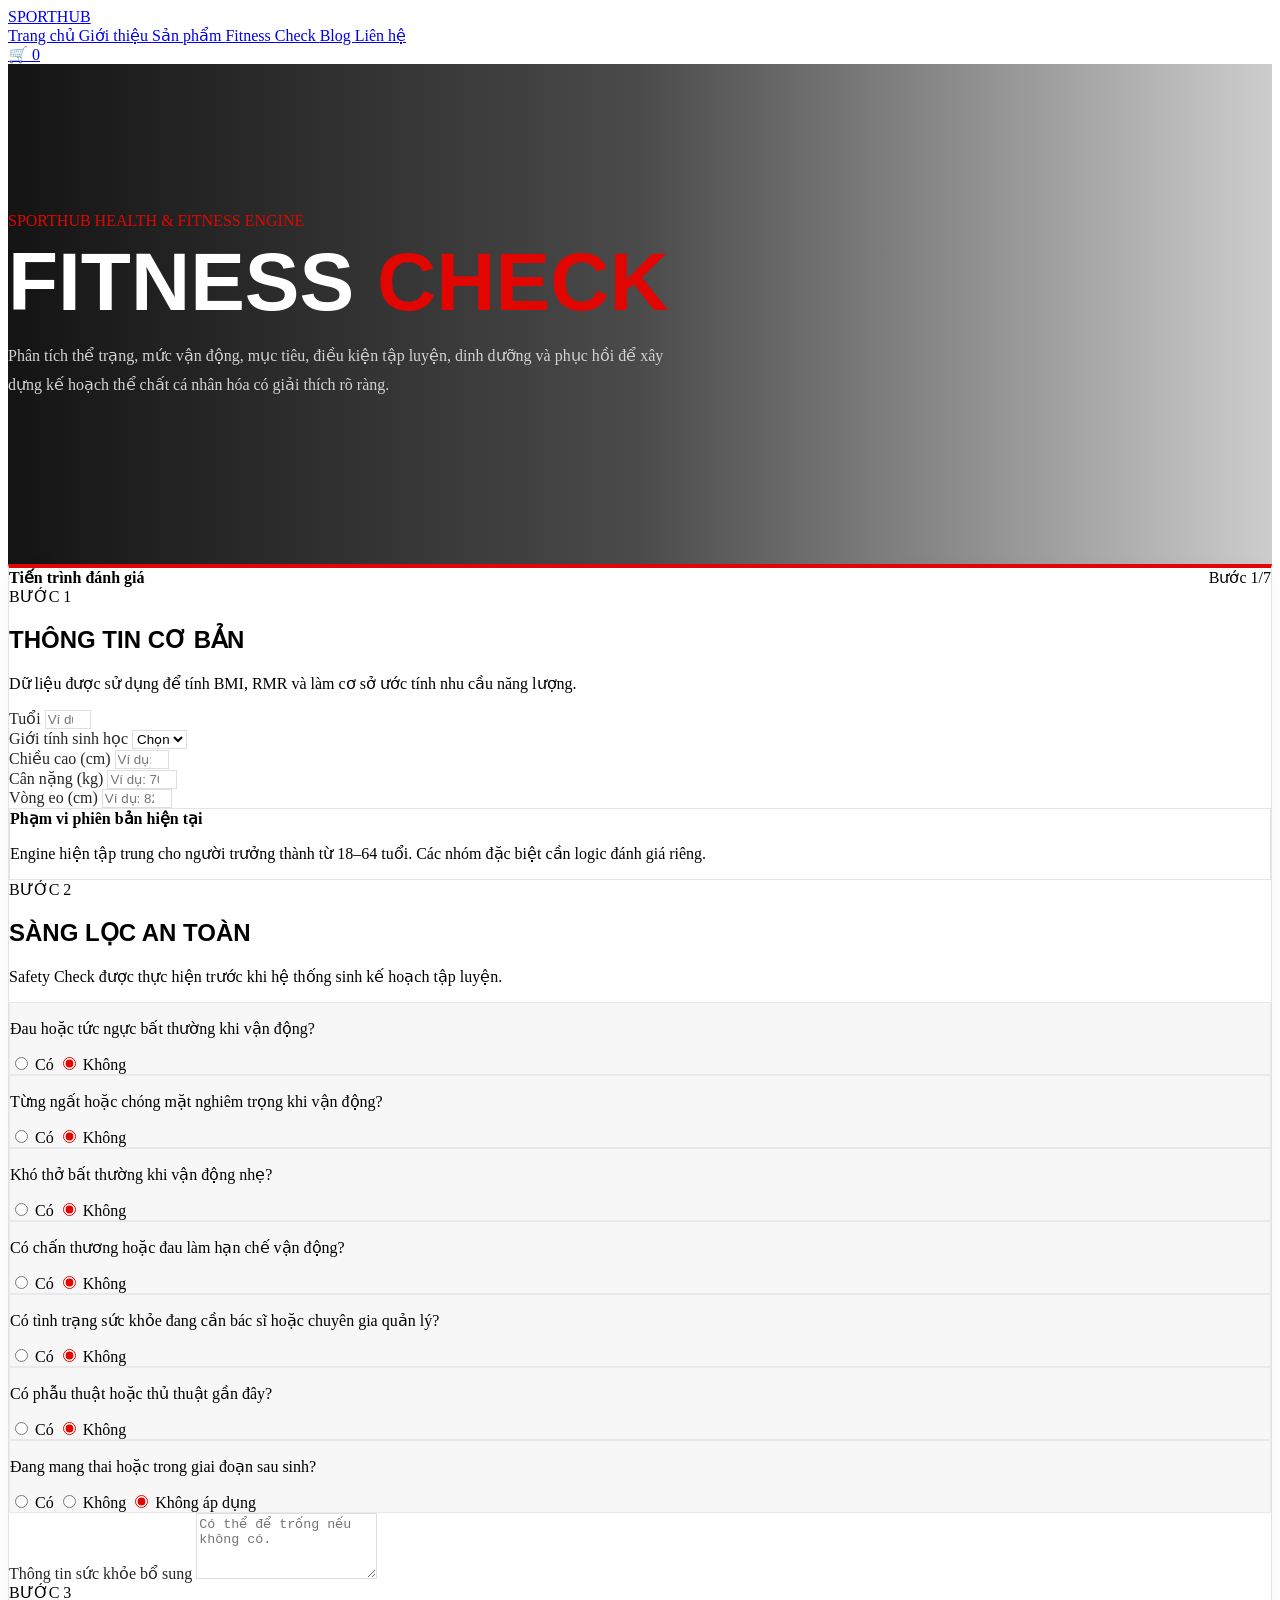
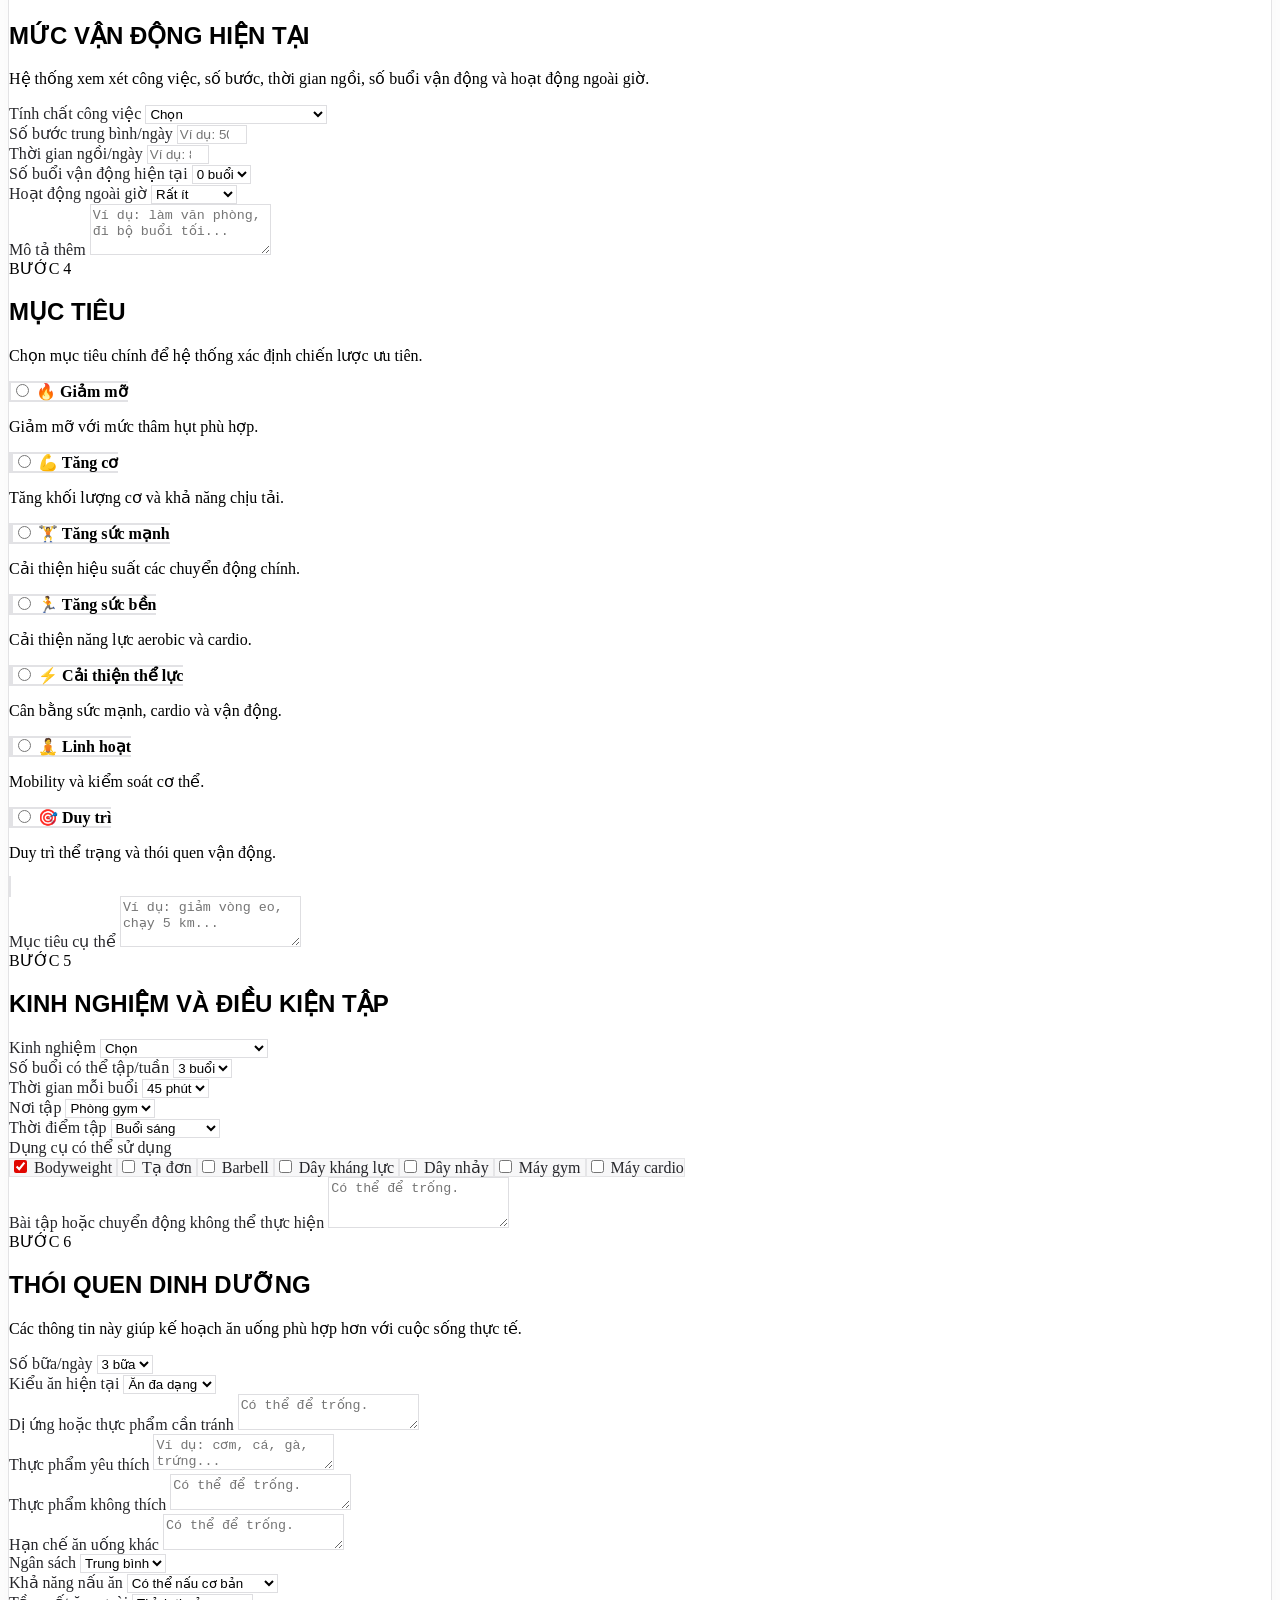
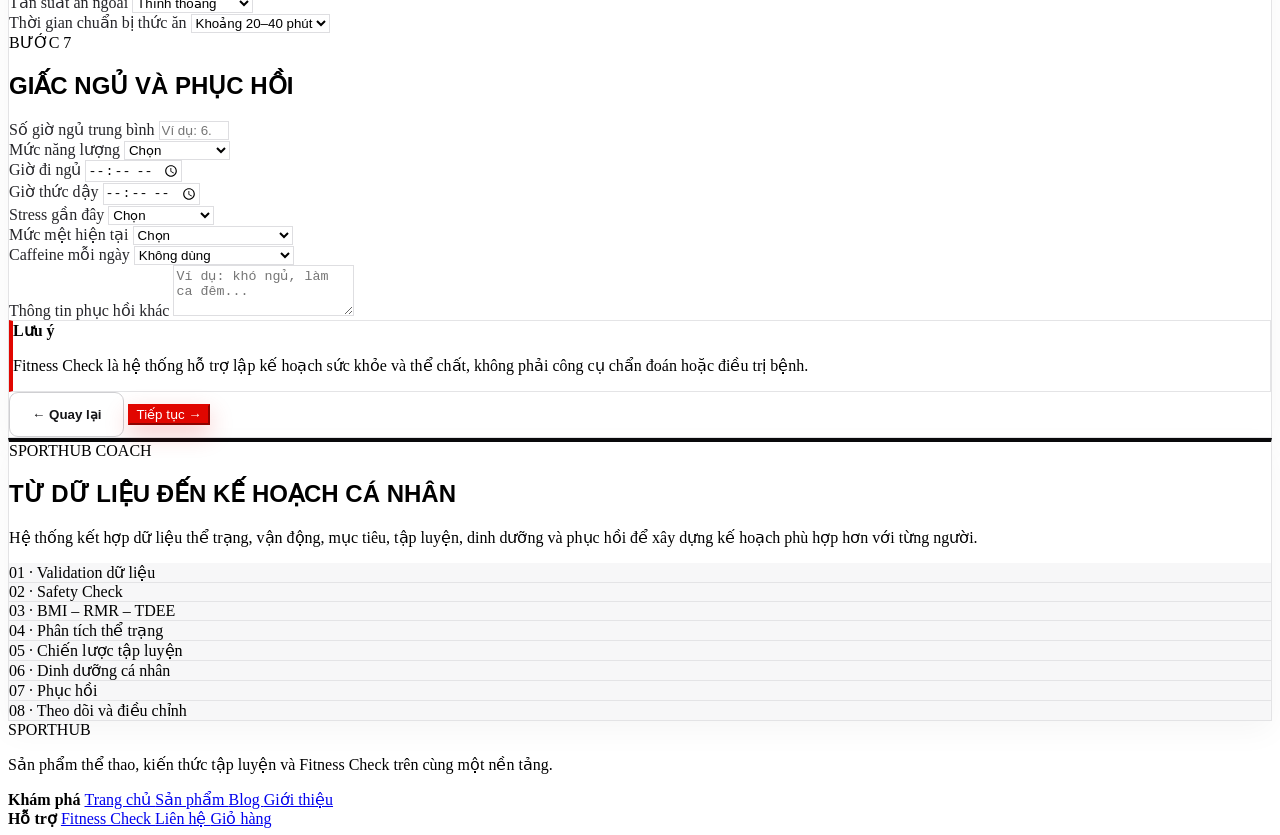
==== health-check.html @ c5f74482 "ok" ====
<!doctype html>
<html lang="vi">

<head>

    <meta charset="utf-8">

    <meta
        name="viewport"
        content="width=device-width, initial-scale=1"
    >


    <!-- =====================================================
         SEO
    ====================================================== -->

    <title>
        Fitness Check – Phân tích thể trạng & kế hoạch Fitness
    </title>

    <meta
        name="description"
        content="Thực hiện Fitness Check để phân tích thể trạng, vận động, mục tiêu, dinh dưỡng và phục hồi, từ đó định hướng tập luyện."
    >

    <meta
        name="robots"
        content="index, follow"
    >


    <!-- =====================================================
         CANONICAL
    ====================================================== -->

    <link
        rel="canonical"
        href="https://tranthiquynhnhu0901-hue.github.io/shopthethao/health-check.html"
    >


    <!-- =====================================================
         OPEN GRAPH
    ====================================================== -->

    <meta
        property="og:type"
        content="website"
    >

    <meta
        property="og:locale"
        content="vi_VN"
    >

    <meta
        property="og:site_name"
        content="SPORTHUB"
    >

    <meta
        property="og:title"
        content="Fitness Check – Phân tích thể trạng & kế hoạch Fitness"
    >

    <meta
        property="og:description"
        content="Thực hiện Fitness Check để phân tích thể trạng, vận động, mục tiêu, dinh dưỡng và phục hồi, từ đó định hướng tập luyện."
    >

    <meta
        property="og:url"
        content="https://tranthiquynhnhu0901-hue.github.io/shopthethao/health-check.html"
    >

    <meta
        property="og:image"
        content="https://tranthiquynhnhu0901-hue.github.io/shopthethao/images/banners/bn03-fitness-check.webp"
    >

    <meta
        property="og:image:alt"
        content="Fitness Check SPORTHUB - Phân tích thể trạng và kế hoạch tập luyện"
    >


    <!-- =====================================================
         SOCIAL CARD
    ====================================================== -->

    <meta
        name="twitter:card"
        content="summary_large_image"
    >

    <meta
        name="twitter:title"
        content="Fitness Check – Phân tích thể trạng & kế hoạch Fitness"
    >

    <meta
        name="twitter:description"
        content="Thực hiện Fitness Check để phân tích thể trạng, vận động, mục tiêu, dinh dưỡng và phục hồi, từ đó định hướng tập luyện."
    >

    <meta
        name="twitter:image"
        content="https://tranthiquynhnhu0901-hue.github.io/shopthethao/images/banners/bn03-fitness-check.webp"
    >


    <!-- =====================================================
         SCHEMA.ORG
         WEBPAGE + WEB APPLICATION + BREADCRUMB
    ====================================================== -->

    <script type="application/ld+json">
    {
        "@context": "https://schema.org",
        "@graph": [
            {
                "@type": "WebPage",
                "@id": "https://tranthiquynhnhu0901-hue.github.io/shopthethao/health-check.html#webpage",
                "url": "https://tranthiquynhnhu0901-hue.github.io/shopthethao/health-check.html",
                "name": "Fitness Check – Phân tích thể trạng & kế hoạch Fitness",
                "description": "Thực hiện Fitness Check để phân tích thể trạng, vận động, mục tiêu, dinh dưỡng và phục hồi, từ đó định hướng tập luyện.",
                "isPartOf": {
                    "@type": "WebSite",
                    "@id": "https://tranthiquynhnhu0901-hue.github.io/shopthethao/#website",
                    "name": "SPORTHUB",
                    "url": "https://tranthiquynhnhu0901-hue.github.io/shopthethao/"
                },
                "mainEntity": {
                    "@id": "https://tranthiquynhnhu0901-hue.github.io/shopthethao/health-check.html#application"
                },
                "breadcrumb": {
                    "@id": "https://tranthiquynhnhu0901-hue.github.io/shopthethao/health-check.html#breadcrumb"
                },
                "inLanguage": "vi-VN"
            },
            {
                "@type": "WebApplication",
                "@id": "https://tranthiquynhnhu0901-hue.github.io/shopthethao/health-check.html#application",
                "name": "SPORTHUB Fitness Check",
                "url": "https://tranthiquynhnhu0901-hue.github.io/shopthethao/health-check.html",
                "applicationCategory": "HealthApplication",
                "operatingSystem": "Web",
                "description": "Công cụ Fitness Check hỗ trợ phân tích thể trạng, mức vận động, mục tiêu, điều kiện tập luyện, dinh dưỡng và phục hồi để định hướng kế hoạch thể chất.",
                "isAccessibleForFree": true,
                "provider": {
                    "@type": "Organization",
                    "name": "SPORTHUB",
                    "url": "https://tranthiquynhnhu0901-hue.github.io/shopthethao/"
                }
            },
            {
                "@type": "BreadcrumbList",
                "@id": "https://tranthiquynhnhu0901-hue.github.io/shopthethao/health-check.html#breadcrumb",
                "itemListElement": [
                    {
                        "@type": "ListItem",
                        "position": 1,
                        "name": "Trang chủ",
                        "item": "https://tranthiquynhnhu0901-hue.github.io/shopthethao/"
                    },
                    {
                        "@type": "ListItem",
                        "position": 2,
                        "name": "Fitness Check",
                        "item": "https://tranthiquynhnhu0901-hue.github.io/shopthethao/health-check.html"
                    }
                ]
            }
        ]
    }
    </script>


    <link
        rel="stylesheet"
        href="css/style.css?v=6.2"
    >


    <style>

        /* =====================================================
           FITNESS PAGE V6.2
           RED / WHITE / BLACK
        ====================================================== */

        .fitness-hero {

            min-height: 500px;

            display: flex;
            align-items: center;

            color: #fff;

            background:
                linear-gradient(
                    90deg,
                    rgba(5,5,6,.94) 0%,
                    rgba(5,5,6,.72) 50%,
                    rgba(5,5,6,.20) 100%
                ),
                url("images/banners/bn03-fitness-check.webp")
                center / cover
                no-repeat !important;

        }


        .fitness-hero-content {

            max-width: 760px;

        }


        .fitness-hero .eyebrow {

            color: #e10600 !important;

        }


        .fitness-hero h1 {

            margin: 12px 0 18px;

            color: #fff;

            font-family:
                "Oswald",
                "Be Vietnam Pro",
                sans-serif;

            font-size:
                clamp(48px,7vw,82px);

            line-height: .98;

            font-weight: 700;

        }


        .fitness-hero h1 span {

            color: #e10600;

        }


        .fitness-hero p {

            max-width: 680px;

            color: #d2d2d5;

            font-size: 16px;

            line-height: 1.85;

        }



        /* FORM */

        .fitness-card,
        .fitness-aside {

            border:
                1px solid #e3e3e5 !important;

            background:
                #fff !important;

            box-shadow:
                0 10px 30px rgba(0,0,0,.04);

        }


        .fitness-card {

            border-top:
                4px solid #e10600 !important;

        }


        .fitness-step h2 {

            font-family:
                "Oswald",
                "Be Vietnam Pro",
                sans-serif !important;

            font-weight: 700;

            text-transform: uppercase;

        }


        .progress-track {

            background:
                #ededee !important;

        }


        .progress-bar {

            background:
                #e10600 !important;

        }


        .field label {

            color:
                #26262a;

        }


        .field input,
        .field select,
        .field textarea {

            border:
                1px solid #dedee1 !important;

            background:
                #fff !important;

        }


        .field input:focus,
        .field select:focus,
        .field textarea:focus {

            border-color:
                #e10600 !important;

            box-shadow:
                0 0 0 4px
                rgba(225,6,0,.08);

        }



        /* HEALTH QUESTIONS */

        .health-q {

            background:
                #f7f7f8 !important;

            border:
                1px solid #e9e9eb;

        }


        .health-q input {

            accent-color:
                #e10600;

        }



        /* GOAL */

        .goal-card {

            background:
                #fff;

            border:
                2px solid #e2e2e5 !important;

            transition:
                .2s ease;

        }


        .goal-card:hover {

            border-color:
                rgba(225,6,0,.45) !important;

        }


        .goal-card:has(input:checked) {

            background:
                #fff1f0 !important;

            border-color:
                #e10600 !important;

        }


        .goal-card input,
        .equipment-grid input {

            accent-color:
                #e10600;

        }



        /* EQUIPMENT */

        .equipment-grid label {

            border:
                1px solid #e5e5e7;

            background:
                #f7f7f8 !important;

        }



        /* SAFETY */

        .safety-box {

            border:
                1px solid #e4e4e6;

        }


        .safety-box.caution {

            border-left:
                4px solid #e10600;

        }



        /* SIDEBAR */

        .fitness-aside {

            border-top:
                4px solid #09090b !important;

        }


        .fitness-aside h2 {

            font-family:
                "Oswald",
                "Be Vietnam Pro",
                sans-serif;

            text-transform:
                uppercase;

        }


        .fitness-aside .policy {

            background:
                #f7f7f8 !important;

        }


        .fitness-aside .policy div {

            border-bottom:
                1px solid #e4e4e6;

        }


        .fitness-aside .policy div:last-child {

            border-bottom:
                0;

        }



        /* BUTTONS */

        .fitness-controls {

            gap:
                12px;

        }


        .fitness-back-btn {

            display:
                inline-flex;

            align-items:
                center;

            justify-content:
                center;

            padding:
                14px 22px;

            border:
                1px solid #cfcfd2;

            border-radius:
                9px;

            background:
                #fff;

            color:
                #151518;

            font-weight:
                800;

        }


        .fitness-back-btn:hover {

            border-color:
                #09090b;

            background:
                #09090b;

            color:
                #fff;

        }


        #next {

            background:
                #e10600 !important;

            color:
                #fff !important;

            border-color:
                #e10600 !important;

            box-shadow:
                0 9px 24px
                rgba(225,6,0,.22);

        }


        #next:hover {

            background:
                #09090b !important;

            border-color:
                #09090b !important;

        }



        /* RESULT */

        .fitness-result {

            background:
                #09090b !important;

        }


        .result-stat strong {

            color:
                #ff413a !important;

        }



        /* MOBILE */

        @media (max-width:650px) {

            .fitness-hero {

                min-height:
                    370px;

            }


            .fitness-hero h1 {

                font-size:
                    48px;

            }


            .fitness-card,
            .fitness-aside {

                padding:
                    20px;

            }


            .fitness-controls {

                flex-direction:
                    column-reverse;

            }


            .fitness-controls button {

                width:
                    100%;

            }

        }

    </style>

</head>


<body>


<!-- =====================================================
     HEADER
===================================================== -->

<header class="header">

    <div class="container nav">

        <a
            class="logo"
            href="./"
        >
            SPORT<span>HUB</span>
        </a>


        <nav>

            <a href="./">
                Trang chủ
            </a>

            <a href="gioi-thieu/">
                Giới thiệu
            </a>

            <a href="shop.html">
                Sản phẩm
            </a>

            <a
                class="active"
                href="health-check.html"
            >
                Fitness Check
            </a>

            <a href="blog.html">
                Blog
            </a>

            <a href="lien-he/">
                Liên hệ
            </a>

        </nav>


        <a
            class="cart-link"
            href="cart.html"
        >
            🛒
            <span class="cart-count">
                0
            </span>
        </a>

    </div>

</header>



<!-- =====================================================
     FITNESS HERO
===================================================== -->

<section class="page-hero fitness-hero">

    <div class="container">

        <div class="fitness-hero-content">

            <span class="eyebrow">
                SPORTHUB HEALTH & FITNESS ENGINE
            </span>

            <h1>
                FITNESS
                <span>CHECK</span>
            </h1>

            <p>
                Phân tích thể trạng, mức vận động,
                mục tiêu, điều kiện tập luyện,
                dinh dưỡng và phục hồi để xây dựng
                kế hoạch thể chất cá nhân hóa
                có giải thích rõ ràng.
            </p>

        </div>

    </div>

</section>



<!-- =====================================================
     FITNESS CHECK
===================================================== -->

<section class="section">

    <div class="container fitness-layout">


        <!-- =================================================
             FORM
        ================================================== -->

        <div class="fitness-card">


            <!-- PROGRESS -->

            <div
                style="
                    display:flex;
                    justify-content:space-between;
                    align-items:center;
                    gap:15px;
                "
            >

                <b>
                    Tiến trình đánh giá
                </b>

                <span id="progressText">
                    Bước 1/7
                </span>

            </div>


            <div class="progress-track">

                <div
                    id="progress"
                    class="progress-bar"
                ></div>

            </div>



            <!-- =================================================
                 BƯỚC 1
            ================================================== -->

            <div
                class="fitness-step active"
                data-step="1"
            >

                <span class="eyebrow">
                    BƯỚC 1
                </span>

                <h2>
                    Thông tin cơ bản
                </h2>

                <p class="step-copy">
                    Dữ liệu được sử dụng để tính BMI,
                    RMR và làm cơ sở ước tính
                    nhu cầu năng lượng.
                </p>


                <div class="form-grid">


                    <div class="field">

                        <label for="age">
                            Tuổi
                        </label>

                        <input
                            id="age"
                            type="number"
                            min="18"
                            max="64"
                            placeholder="Ví dụ: 28"
                        >

                    </div>


                    <div class="field">

                        <label for="sex">
                            Giới tính sinh học
                        </label>

                        <select id="sex">

                            <option value="">
                                Chọn
                            </option>

                            <option value="male">
                                Nam
                            </option>

                            <option value="female">
                                Nữ
                            </option>

                        </select>

                    </div>


                    <div class="field">

                        <label for="height">
                            Chiều cao (cm)
                        </label>

                        <input
                            id="height"
                            type="number"
                            min="120"
                            max="230"
                            placeholder="Ví dụ: 170"
                        >

                    </div>


                    <div class="field">

                        <label for="weight">
                            Cân nặng (kg)
                        </label>

                        <input
                            id="weight"
                            type="number"
                            min="30"
                            max="250"
                            step="0.1"
                            placeholder="Ví dụ: 70"
                        >

                    </div>


                    <div class="field">

                        <label for="waist">
                            Vòng eo (cm)
                        </label>

                        <input
                            id="waist"
                            type="number"
                            min="40"
                            max="200"
                            step="0.1"
                            placeholder="Ví dụ: 82"
                        >

                    </div>


                </div>


                <div class="safety-box">

                    <b>
                        Phạm vi phiên bản hiện tại
                    </b>

                    <p>
                        Engine hiện tập trung cho người trưởng thành
                        từ 18–64 tuổi. Các nhóm đặc biệt cần
                        logic đánh giá riêng.
                    </p>

                </div>


            </div>



            <!-- =================================================
                 BƯỚC 2
            ================================================== -->

            <div
                class="fitness-step"
                data-step="2"
            >

                <span class="eyebrow">
                    BƯỚC 2
                </span>

                <h2>
                    Sàng lọc an toàn
                </h2>

                <p class="step-copy">
                    Safety Check được thực hiện trước
                    khi hệ thống sinh kế hoạch tập luyện.
                </p>


                <div class="health-q">

                    <p>
                        Đau hoặc tức ngực bất thường khi vận động?
                    </p>

                    <label>
                        <input
                            type="radio"
                            name="chest"
                            value="yes"
                        >
                        Có
                    </label>

                    <label>
                        <input
                            type="radio"
                            name="chest"
                            value="no"
                            checked
                        >
                        Không
                    </label>

                </div>


                <div class="health-q">

                    <p>
                        Từng ngất hoặc chóng mặt nghiêm trọng
                        khi vận động?
                    </p>

                    <label>
                        <input
                            type="radio"
                            name="faint"
                            value="yes"
                        >
                        Có
                    </label>

                    <label>
                        <input
                            type="radio"
                            name="faint"
                            value="no"
                            checked
                        >
                        Không
                    </label>

                </div>


                <div class="health-q">

                    <p>
                        Khó thở bất thường khi vận động nhẹ?
                    </p>

                    <label>
                        <input
                            type="radio"
                            name="breath"
                            value="yes"
                        >
                        Có
                    </label>

                    <label>
                        <input
                            type="radio"
                            name="breath"
                            value="no"
                            checked
                        >
                        Không
                    </label>

                </div>


                <div class="health-q">

                    <p>
                        Có chấn thương hoặc đau làm hạn chế vận động?
                    </p>

                    <label>
                        <input
                            type="radio"
                            name="injury"
                            value="yes"
                        >
                        Có
                    </label>

                    <label>
                        <input
                            type="radio"
                            name="injury"
                            value="no"
                            checked
                        >
                        Không
                    </label>

                </div>


                <div
                    id="injuryAreaWrap"
                    class="field"
                    style="display:none"
                >

                    <label for="injuryArea">
                        Vùng đang khó chịu
                    </label>

                    <select id="injuryArea">

                        <option value="other">
                            Khác
                        </option>

                        <option value="knee">
                            Đầu gối
                        </option>

                        <option value="back">
                            Lưng
                        </option>

                        <option value="shoulder">
                            Vai
                        </option>

                        <option value="ankle">
                            Cổ chân
                        </option>

                        <option value="wrist">
                            Cổ tay
                        </option>

                    </select>

                </div>


                <div class="health-q">

                    <p>
                        Có tình trạng sức khỏe đang cần
                        bác sĩ hoặc chuyên gia quản lý?
                    </p>

                    <label>
                        <input
                            type="radio"
                            name="medical"
                            value="yes"
                        >
                        Có
                    </label>

                    <label>
                        <input
                            type="radio"
                            name="medical"
                            value="no"
                            checked
                        >
                        Không
                    </label>

                </div>


                <div class="health-q">

                    <p>
                        Có phẫu thuật hoặc thủ thuật gần đây?
                    </p>

                    <label>
                        <input
                            type="radio"
                            name="surgery"
                            value="yes"
                        >
                        Có
                    </label>

                    <label>
                        <input
                            type="radio"
                            name="surgery"
                            value="no"
                            checked
                        >
                        Không
                    </label>

                </div>


                <div class="health-q">

                    <p>
                        Đang mang thai hoặc trong giai đoạn sau sinh?
                    </p>

                    <label>
                        <input
                            type="radio"
                            name="pregnancy"
                            value="yes"
                        >
                        Có
                    </label>

                    <label>
                        <input
                            type="radio"
                            name="pregnancy"
                            value="no"
                        >
                        Không
                    </label>

                    <label>
                        <input
                            type="radio"
                            name="pregnancy"
                            value="na"
                            checked
                        >
                        Không áp dụng
                    </label>

                </div>


                <div class="field">

                    <label for="medicalNote">
                        Thông tin sức khỏe bổ sung
                    </label>

                    <textarea
                        id="medicalNote"
                        rows="4"
                        placeholder="Có thể để trống nếu không có."
                    ></textarea>

                </div>


            </div>



            <!-- =================================================
                 BƯỚC 3
            ================================================== -->

            <div
                class="fitness-step"
                data-step="3"
            >

                <span class="eyebrow">
                    BƯỚC 3
                </span>

                <h2>
                    Mức vận động hiện tại
                </h2>

                <p class="step-copy">
                    Hệ thống xem xét công việc,
                    số bước, thời gian ngồi,
                    số buổi vận động và hoạt động ngoài giờ.
                </p>


                <div class="field">

                    <label for="jobActivity">
                        Tính chất công việc
                    </label>

                    <select id="jobActivity">

                        <option value="">
                            Chọn
                        </option>

                        <option value="sedentary">
                            Chủ yếu ngồi
                        </option>

                        <option value="light">
                            Có đi lại nhẹ
                        </option>

                        <option value="moderate">
                            Đứng hoặc đi lại khá nhiều
                        </option>

                        <option value="active">
                            Công việc vận động nhiều
                        </option>

                        <option value="veryActive">
                            Lao động thể lực nặng
                        </option>

                    </select>

                </div>


                <div class="form-grid">


                    <div class="field">

                        <label for="steps">
                            Số bước trung bình/ngày
                        </label>

                        <input
                            id="steps"
                            type="number"
                            min="0"
                            max="50000"
                            step="100"
                            placeholder="Ví dụ: 5000"
                        >

                    </div>


                    <div class="field">

                        <label for="sittingHours">
                            Thời gian ngồi/ngày
                        </label>

                        <input
                            id="sittingHours"
                            type="number"
                            min="0"
                            max="20"
                            step="0.5"
                            placeholder="Ví dụ: 8"
                        >

                    </div>


                    <div class="field">

                        <label for="currentTrainingDays">
                            Số buổi vận động hiện tại
                        </label>

                        <select id="currentTrainingDays">

                            <option value="0">0 buổi</option>
                            <option value="1">1 buổi</option>
                            <option value="2">2 buổi</option>
                            <option value="3">3 buổi</option>
                            <option value="4">4 buổi</option>
                            <option value="5">5 buổi</option>
                            <option value="6">6 buổi</option>
                            <option value="7">7 buổi</option>

                        </select>

                    </div>


                    <div class="field">

                        <label for="dailyActivity">
                            Hoạt động ngoài giờ
                        </label>

                        <select id="dailyActivity">

                            <option value="low">
                                Rất ít
                            </option>

                            <option value="light">
                                Nhẹ
                            </option>

                            <option value="medium">
                                Trung bình
                            </option>

                            <option value="high">
                                Cao
                            </option>

                        </select>

                    </div>


                </div>


                <div class="field">

                    <label for="activityNote">
                        Mô tả thêm
                    </label>

                    <textarea
                        id="activityNote"
                        rows="3"
                        placeholder="Ví dụ: làm văn phòng, đi bộ buổi tối..."
                    ></textarea>

                </div>


            </div>



            <!-- =================================================
                 BƯỚC 4
            ================================================== -->

            <div
                class="fitness-step"
                data-step="4"
            >

                <span class="eyebrow">
                    BƯỚC 4
                </span>

                <h2>
                    Mục tiêu
                </h2>

                <p class="step-copy">
                    Chọn mục tiêu chính để hệ thống
                    xác định chiến lược ưu tiên.
                </p>


                <div class="goal-grid">


                    <label class="goal-card">

                        <input
                            type="radio"
                            name="goal"
                            value="fatloss"
                        >

                        <b>🔥 Giảm mỡ</b>

                        <p>
                            Giảm mỡ với mức thâm hụt phù hợp.
                        </p>

                    </label>


                    <label class="goal-card">

                        <input
                            type="radio"
                            name="goal"
                            value="muscle"
                        >

                        <b>💪 Tăng cơ</b>

                        <p>
                            Tăng khối lượng cơ và khả năng chịu tải.
                        </p>

                    </label>


                    <label class="goal-card">

                        <input
                            type="radio"
                            name="goal"
                            value="strength"
                        >

                        <b>🏋️ Tăng sức mạnh</b>

                        <p>
                            Cải thiện hiệu suất các chuyển động chính.
                        </p>

                    </label>


                    <label class="goal-card">

                        <input
                            type="radio"
                            name="goal"
                            value="endurance"
                        >

                        <b>🏃 Tăng sức bền</b>

                        <p>
                            Cải thiện năng lực aerobic và cardio.
                        </p>

                    </label>


                    <label class="goal-card">

                        <input
                            type="radio"
                            name="goal"
                            value="fitness"
                        >

                        <b>⚡ Cải thiện thể lực</b>

                        <p>
                            Cân bằng sức mạnh, cardio và vận động.
                        </p>

                    </label>


                    <label class="goal-card">

                        <input
                            type="radio"
                            name="goal"
                            value="mobility"
                        >

                        <b>🧘 Linh hoạt</b>

                        <p>
                            Mobility và kiểm soát cơ thể.
                        </p>

                    </label>


                    <label class="goal-card">

                        <input
                            type="radio"
                            name="goal"
                            value="maintenance"
                        >

                        <b>🎯 Duy trì</b>

                        <p>
                            Duy trì thể trạng và thói quen vận động.
                        </p>

                    </label>


                </div>


                <div class="field">

                    <label for="goalNote">
                        Mục tiêu cụ thể
                    </label>

                    <textarea
                        id="goalNote"
                        rows="3"
                        placeholder="Ví dụ: giảm vòng eo, chạy 5 km..."
                    ></textarea>

                </div>


            </div>



            <!-- =================================================
                 BƯỚC 5
            ================================================== -->

            <div
                class="fitness-step"
                data-step="5"
            >

                <span class="eyebrow">
                    BƯỚC 5
                </span>

                <h2>
                    Kinh nghiệm và điều kiện tập
                </h2>


                <div class="field">

                    <label for="experience">
                        Kinh nghiệm
                    </label>

                    <select id="experience">

                        <option value="">
                            Chọn
                        </option>

                        <option value="beginner">
                            Người mới / mới quay lại
                        </option>

                        <option value="intermediate">
                            Khoảng 6–18 tháng
                        </option>

                        <option value="advanced">
                            Trên 18 tháng tập đều
                        </option>

                    </select>

                </div>


                <div class="form-grid">


                    <div class="field">

                        <label for="days">
                            Số buổi có thể tập/tuần
                        </label>

                        <select id="days">

                            <option value="2">
                                2 buổi
                            </option>

                            <option
                                value="3"
                                selected
                            >
                                3 buổi
                            </option>

                            <option value="4">
                                4 buổi
                            </option>

                            <option value="5">
                                5 buổi
                            </option>

                            <option value="6">
                                6 buổi
                            </option>

                        </select>

                    </div>


                    <div class="field">

                        <label for="duration">
                            Thời gian mỗi buổi
                        </label>

                        <select id="duration">

                            <option value="30">
                                30 phút
                            </option>

                            <option
                                value="45"
                                selected
                            >
                                45 phút
                            </option>

                            <option value="60">
                                60 phút
                            </option>

                            <option value="90">
                                90 phút
                            </option>

                        </select>

                    </div>


                </div>


                <div class="form-grid">


                    <div class="field">

                        <label for="locationSel">
                            Nơi tập
                        </label>

                        <select id="locationSel">

                            <option value="gym">
                                Phòng gym
                            </option>

                            <option value="home">
                                Tại nhà
                            </option>

                            <option value="outdoor">
                                Ngoài trời
                            </option>

                            <option value="mixed">
                                Kết hợp
                            </option>

                        </select>

                    </div>


                    <div class="field">

                        <label for="trainingTime">
                            Thời điểm tập
                        </label>

                        <select id="trainingTime">

                            <option value="morning">
                                Buổi sáng
                            </option>

                            <option value="noon">
                                Buổi trưa
                            </option>

                            <option value="afternoon">
                                Buổi chiều
                            </option>

                            <option value="evening">
                                Buổi tối
                            </option>

                            <option value="variable">
                                Không cố định
                            </option>

                        </select>

                    </div>


                </div>


<div class="field">

    <label>
        Dụng cụ có thể sử dụng
    </label>

    <div class="equipment-grid">

        <label>
            <input
                class="equipment-item"
                type="checkbox"
                value="bodyweight"
                checked
            >
            Bodyweight
        </label>

        <label>
            <input
                class="equipment-item"
                type="checkbox"
                value="dumbbell"
            >
            Tạ đơn
        </label>

        <label>
            <input
                class="equipment-item"
                type="checkbox"
                value="barbell"
            >
            Barbell
        </label>

        <label>
            <input
                class="equipment-item"
                type="checkbox"
                value="resistance-band"
            >
            Dây kháng lực
        </label>

        <label>
            <input
                class="equipment-item"
                type="checkbox"
                value="jump-rope"
            >
            Dây nhảy
        </label>

        <label>
            <input
                class="equipment-item"
                type="checkbox"
                value="machines"
            >
            Máy gym
        </label>

        <label>
            <input
                class="equipment-item"
                type="checkbox"
                value="cardio-machine"
            >
            Máy cardio
        </label>

    </div>

</div>


                <div class="field">

                    <label for="trainingLimit">
                        Bài tập hoặc chuyển động không thể thực hiện
                    </label>

                    <textarea
                        id="trainingLimit"
                        rows="3"
                        placeholder="Có thể để trống."
                    ></textarea>

                </div>


            </div>



            <!-- =================================================
                 BƯỚC 6
            ================================================== -->

            <div
                class="fitness-step"
                data-step="6"
            >

                <span class="eyebrow">
                    BƯỚC 6
                </span>

                <h2>
                    Thói quen dinh dưỡng
                </h2>

                <p class="step-copy">
                    Các thông tin này giúp kế hoạch ăn uống
                    phù hợp hơn với cuộc sống thực tế.
                </p>


                <div class="form-grid">


                    <div class="field">

                        <label for="meals">
                            Số bữa/ngày
                        </label>

                        <select id="meals">

                            <option value="2">
                                2 bữa
                            </option>

                            <option
                                value="3"
                                selected
                            >
                                3 bữa
                            </option>

                            <option value="4">
                                4 bữa
                            </option>

                            <option value="5">
                                5 bữa
                            </option>

                        </select>

                    </div>


                    <div class="field">

                        <label for="dietType">
                            Kiểu ăn hiện tại
                        </label>

                        <select id="dietType">

                            <option value="normal">
                                Ăn đa dạng
                            </option>

                            <option value="vegetarian">
                                Ăn chay
                            </option>

                            <option value="vegan">
                                Thuần chay
                            </option>

                            <option value="other">
                                Khác
                            </option>

                        </select>

                    </div>


                </div>


                <div class="field">

                    <label for="allergies">
                        Dị ứng hoặc thực phẩm cần tránh
                    </label>

                    <textarea
                        id="allergies"
                        rows="2"
                        placeholder="Có thể để trống."
                    ></textarea>

                </div>


                <div class="field">

                    <label for="foodLikes">
                        Thực phẩm yêu thích
                    </label>

                    <textarea
                        id="foodLikes"
                        rows="2"
                        placeholder="Ví dụ: cơm, cá, gà, trứng..."
                    ></textarea>

                </div>


                <div class="field">

                    <label for="foodDislikes">
                        Thực phẩm không thích
                    </label>

                    <textarea
                        id="foodDislikes"
                        rows="2"
                        placeholder="Có thể để trống."
                    ></textarea>

                </div>


                <div class="field">

                    <label for="foodRestriction">
                        Hạn chế ăn uống khác
                    </label>

                    <textarea
                        id="foodRestriction"
                        rows="2"
                        placeholder="Có thể để trống."
                    ></textarea>

                </div>


                <div class="form-grid">


                    <div class="field">

                        <label for="budget">
                            Ngân sách
                        </label>

                        <select id="budget">

                            <option value="low">
                                Tiết kiệm
                            </option>

                            <option
                                value="medium"
                                selected
                            >
                                Trung bình
                            </option>

                            <option value="high">
                                Linh hoạt
                            </option>

                        </select>

                    </div>


                    <div class="field">

                        <label for="cooking">
                            Khả năng nấu ăn
                        </label>

                        <select id="cooking">

                            <option value="low">
                                Ít khi nấu
                            </option>

                            <option
                                value="medium"
                                selected
                            >
                                Có thể nấu cơ bản
                            </option>

                            <option value="high">
                                Nấu ăn thường xuyên
                            </option>

                        </select>

                    </div>


                </div>


                <div class="form-grid">


                    <div class="field">

                        <label for="eatingOut">
                            Tần suất ăn ngoài
                        </label>

                        <select id="eatingOut">

                            <option value="rare">
                                Ít khi
                            </option>

                            <option
                                value="sometimes"
                                selected
                            >
                                Thỉnh thoảng
                            </option>

                            <option value="often">
                                Thường xuyên
                            </option>

                            <option value="mostly">
                                Hầu hết các bữa
                            </option>

                        </select>

                    </div>


                    <div class="field">

                        <label for="prepTime">
                            Thời gian chuẩn bị thức ăn
                        </label>

                        <select id="prepTime">

                            <option value="low">
                                Rất ít
                            </option>

                            <option
                                value="medium"
                                selected
                            >
                                Khoảng 20–40 phút
                            </option>

                            <option value="high">
                                Có nhiều thời gian
                            </option>

                        </select>

                    </div>


                </div>


            </div>



            <!-- =================================================
                 BƯỚC 7
            ================================================== -->

            <div
                class="fitness-step"
                data-step="7"
            >

                <span class="eyebrow">
                    BƯỚC 7
                </span>

                <h2>
                    Giấc ngủ và phục hồi
                </h2>


                <div class="form-grid">


                    <div class="field">

                        <label for="sleepHours">
                            Số giờ ngủ trung bình
                        </label>

                        <input
                            id="sleepHours"
                            type="number"
                            min="3"
                            max="12"
                            step="0.25"
                            placeholder="Ví dụ: 6.5"
                        >

                    </div>


                    <div class="field">

                        <label for="energy">
                            Mức năng lượng
                        </label>

                        <select id="energy">

                            <option value="">
                                Chọn
                            </option>

                            <option value="1">
                                1 - Rất thấp
                            </option>

                            <option value="2">2</option>
                            <option value="3">3</option>
                            <option value="4">4</option>

                            <option value="5">
                                5 - Trung bình
                            </option>

                            <option value="6">6</option>
                            <option value="7">7</option>
                            <option value="8">8</option>
                            <option value="9">9</option>

                            <option value="10">
                                10 - Rất tốt
                            </option>

                        </select>

                    </div>


                </div>


                <div class="form-grid">


                    <div class="field">

                        <label for="bedTime">
                            Giờ đi ngủ
                        </label>

                        <input
                            id="bedTime"
                            type="time"
                        >

                    </div>


                    <div class="field">

                        <label for="wakeTime">
                            Giờ thức dậy
                        </label>

                        <input
                            id="wakeTime"
                            type="time"
                        >

                    </div>


                </div>


                <div class="form-grid">


                    <div class="field">

                        <label for="stress">
                            Stress gần đây
                        </label>

                        <select id="stress">

                            <option value="">
                                Chọn
                            </option>

                            <option value="1">
                                1 - Rất thấp
                            </option>

                            <option value="2">2</option>
                            <option value="3">3</option>
                            <option value="4">4</option>

                            <option value="5">
                                5 - Trung bình
                            </option>

                            <option value="6">6</option>
                            <option value="7">7</option>
                            <option value="8">8</option>
                            <option value="9">9</option>

                            <option value="10">
                                10 - Rất cao
                            </option>

                        </select>

                    </div>


                    <div class="field">

                        <label for="fatigue">
                            Mức mệt hiện tại
                        </label>

                        <select id="fatigue">

                            <option value="">
                                Chọn
                            </option>

                            <option value="1">
                                1 - Hầu như không mệt
                            </option>

                            <option value="2">2</option>
                            <option value="3">3</option>
                            <option value="4">4</option>

                            <option value="5">
                                5 - Trung bình
                            </option>

                            <option value="6">6</option>
                            <option value="7">7</option>
                            <option value="8">8</option>
                            <option value="9">9</option>

                            <option value="10">
                                10 - Rất mệt
                            </option>

                        </select>

                    </div>


                </div>


                <div class="field">

                    <label for="caffeine">
                        Caffeine mỗi ngày
                    </label>

                    <select id="caffeine">

                        <option value="none">
                            Không dùng
                        </option>

                        <option value="low">
                            1 khẩu phần/ngày
                        </option>

                        <option value="medium">
                            2–3 khẩu phần/ngày
                        </option>

                        <option value="high">
                            Trên 3 khẩu phần/ngày
                        </option>

                    </select>

                </div>


                <div class="field">

                    <label for="recoveryNote">
                        Thông tin phục hồi khác
                    </label>

                    <textarea
                        id="recoveryNote"
                        rows="3"
                        placeholder="Ví dụ: khó ngủ, làm ca đêm..."
                    ></textarea>

                </div>


                <div class="safety-box caution">

                    <b>
                        Lưu ý
                    </b>

                    <p>
                        Fitness Check là hệ thống hỗ trợ
                        lập kế hoạch sức khỏe và thể chất,
                        không phải công cụ chẩn đoán
                        hoặc điều trị bệnh.
                    </p>

                </div>


            </div>



            <!-- =================================================
                 CONTROLS
            ================================================== -->

            <div class="fitness-controls">


                <button
                    id="back"
                    class="fitness-back-btn"
                    type="button"
                    onclick="prevStep()"
                >
                    ← Quay lại
                </button>


                <button
                    id="next"
                    class="btn-primary"
                    type="button"
                    onclick="nextStep()"
                >
                    Tiếp tục →
                </button>


            </div>


        </div>



        <!-- =================================================
             SIDEBAR
        ================================================== -->

        <aside class="fitness-aside">


            <span class="eyebrow">
                SPORTHUB COACH
            </span>


            <h2>
                Từ dữ liệu đến kế hoạch cá nhân
            </h2>


            <p style="color:var(--muted)">

                Hệ thống kết hợp dữ liệu thể trạng,
                vận động, mục tiêu, tập luyện,
                dinh dưỡng và phục hồi để xây dựng
                kế hoạch phù hợp hơn với từng người.

            </p>


            <div class="policy">

                <div>
                    01 · Validation dữ liệu
                </div>

                <div>
                    02 · Safety Check
                </div>

                <div>
                    03 · BMI – RMR – TDEE
                </div>

                <div>
                    04 · Phân tích thể trạng
                </div>

                <div>
                    05 · Chiến lược tập luyện
                </div>

                <div>
                    06 · Dinh dưỡng cá nhân
                </div>

                <div>
                    07 · Phục hồi
                </div>

                <div>
                    08 · Theo dõi và điều chỉnh
                </div>

            </div>


        </aside>


    </div>

</section>



<!-- =====================================================
     REPORT
===================================================== -->

<section
    id="fitnessResult"
    class="fitness-result"
>

    <div
        class="container"
        id="fitnessResultContent"
    >
    </div>

</section>



<!-- =====================================================
     FOOTER
===================================================== -->

<footer>

    <div class="container footer-grid">


        <div>

            <div class="logo">
                SPORT<span>HUB</span>
            </div>

            <p>
                Sản phẩm thể thao,
                kiến thức tập luyện
                và Fitness Check
                trên cùng một nền tảng.
            </p>

        </div>


        <div>

            <b>
                Khám phá
            </b>

            <a href="./">
                Trang chủ
            </a>

            <a href="shop.html">
                Sản phẩm
            </a>

            <a href="blog.html">
                Blog
            </a>

            <a href="gioi-thieu/">
                Giới thiệu
            </a>

        </div>


        <div>

            <b>
                Hỗ trợ
            </b>

            <a href="health-check.html">
                Fitness Check
            </a>

            <a href="lien-he/">
                Liên hệ
            </a>

            <a href="cart.html">
                Giỏ hàng
            </a>

        </div>


    </div>

</footer>



<!-- =====================================================
     JAVASCRIPT
     GIỮ NGUYÊN ENGINE + ĐỔI VERSION CHỐNG CACHE
===================================================== -->

<script src="js/image-factory.js?v=6.2"></script>

<script src="js/data.js?v=6.2"></script>


<!-- =====================================================
     CATALOG DATABASE

     - Metadata P01 - P12
     - Products P13 - P52
     - Danh mục / dữ liệu mở rộng

     Đặt sau data.js để chatbot có thể truy cập
     đầy đủ catalog sản phẩm của SPORTHUB.
===================================================== -->

<script src="js/catalog-data.js?v=6.5"></script>


<script src="js/main.js?v=6.2"></script>

<script src="js/health-engine.js?v=6.2"></script>

<script src="js/workout-engine.js?v=6.9"></script>

<script src="js/nutrition-engine.js?v=6.2"></script>

<script src="js/health-check.js?v=6.2"></script>


<!-- =====================================================
     SPORTHUB AI COACH & CUSTOMER ASSISTANT

     Đặt CUỐI CÙNG để chatbot có thể truy cập:

     - toàn bộ catalog sản phẩm
     - utility chung của website
     - Health Engine
     - Workout Engine
     - Nutrition Engine
     - Fitness Check
     - dữ liệu localStorage nếu Fitness Check có lưu
===================================================== -->

<script src="js/chatbot.js?v=6.5"></script>


</body>

</html>
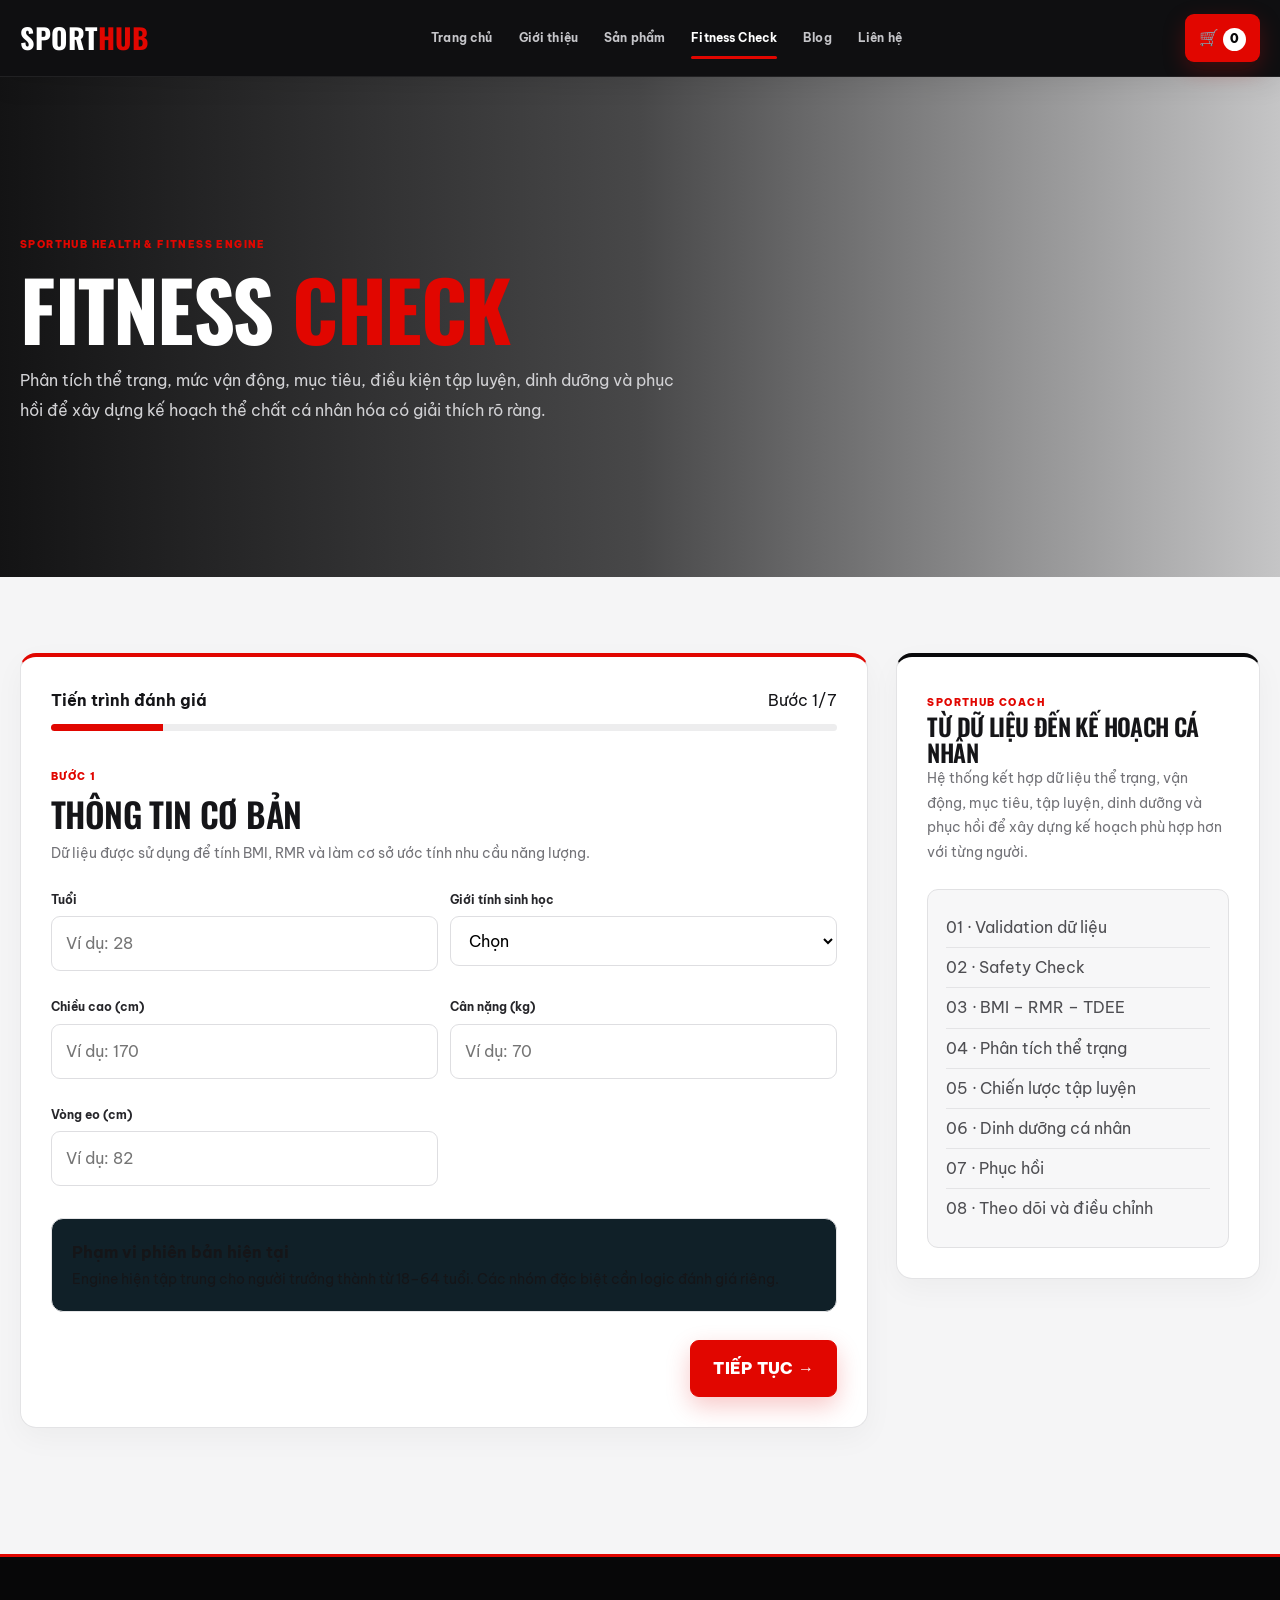
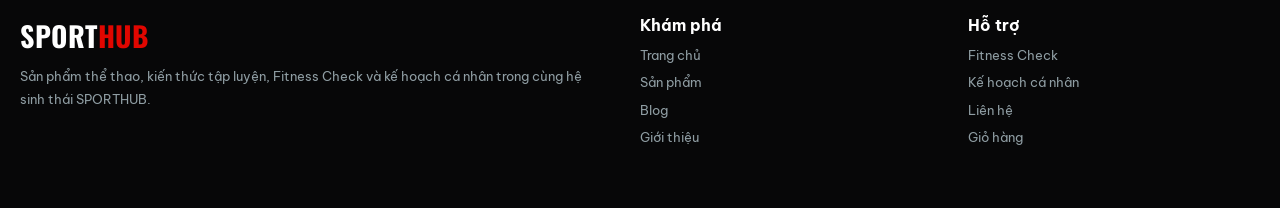
==== commit db6ac205: "cap nhat" ====
--- a/health-check.html
+++ b/health-check.html
@@ -1,16 +1,12 @@
 <!doctype html>
 <html lang="vi">
-
 <head>
-
     <meta charset="utf-8">
-
     <meta
         name="viewport"
         content="width=device-width, initial-scale=1"
     >
 
-
     <!-- =====================================================
          SEO
     ====================================================== -->
@@ -36,7 +32,7 @@
 
     <link
         rel="canonical"
-        href="https://tranthiquynhnhu0901-hue.github.io/shopthethao/health-check.html"
+        href="https://tranthiquynhnhu0901-hue.github.io/shop-the-thao-v2/health-check.html"
     >
 
 
@@ -71,7 +67,7 @@
 
     <meta
         property="og:url"
-        content="https://tranthiquynhnhu0901-hue.github.io/shopthethao/health-check.html"
+        content="https://tranthiquynhnhu0901-hue.github.io/shop-the-thao-v2/health-check.html"
     >
 
     <meta
@@ -121,8 +117,8 @@
         "@graph": [
             {
                 "@type": "WebPage",
-                "@id": "https://tranthiquynhnhu0901-hue.github.io/shopthethao/health-check.html#webpage",
-                "url": "https://tranthiquynhnhu0901-hue.github.io/shopthethao/health-check.html",
+                "@id": "https://tranthiquynhnhu0901-hue.github.io/shop-the-thao-v2/health-check.html#webpage",
+                "url": "https://tranthiquynhnhu0901-hue.github.io/shop-the-thao-v2/health-check.html",
                 "name": "Fitness Check – Phân tích thể trạng & kế hoạch Fitness",
                 "description": "Thực hiện Fitness Check để phân tích thể trạng, vận động, mục tiêu, dinh dưỡng và phục hồi, từ đó định hướng tập luyện.",
                 "isPartOf": {
@@ -132,18 +128,18 @@
                     "url": "https://tranthiquynhnhu0901-hue.github.io/shopthethao/"
                 },
                 "mainEntity": {
-                    "@id": "https://tranthiquynhnhu0901-hue.github.io/shopthethao/health-check.html#application"
+                    "@id": "https://tranthiquynhnhu0901-hue.github.io/shop-the-thao-v2/health-check.html#application"
                 },
                 "breadcrumb": {
-                    "@id": "https://tranthiquynhnhu0901-hue.github.io/shopthethao/health-check.html#breadcrumb"
+                    "@id": "https://tranthiquynhnhu0901-hue.github.io/shop-the-thao-v2/health-check.html#breadcrumb"
                 },
                 "inLanguage": "vi-VN"
             },
             {
                 "@type": "WebApplication",
-                "@id": "https://tranthiquynhnhu0901-hue.github.io/shopthethao/health-check.html#application",
+                "@id": "https://tranthiquynhnhu0901-hue.github.io/shop-the-thao-v2/health-check.html#application",
                 "name": "SPORTHUB Fitness Check",
-                "url": "https://tranthiquynhnhu0901-hue.github.io/shopthethao/health-check.html",
+                "url": "https://tranthiquynhnhu0901-hue.github.io/shop-the-thao-v2/health-check.html",
                 "applicationCategory": "HealthApplication",
                 "operatingSystem": "Web",
                 "description": "Công cụ Fitness Check hỗ trợ phân tích thể trạng, mức vận động, mục tiêu, điều kiện tập luyện, dinh dưỡng và phục hồi để định hướng kế hoạch thể chất.",
@@ -156,7 +152,7 @@
             },
             {
                 "@type": "BreadcrumbList",
-                "@id": "https://tranthiquynhnhu0901-hue.github.io/shopthethao/health-check.html#breadcrumb",
+                "@id": "https://tranthiquynhnhu0901-hue.github.io/shop-the-thao-v2/health-check.html#breadcrumb",
                 "itemListElement": [
                     {
                         "@type": "ListItem",
@@ -168,7 +164,7 @@
                         "@type": "ListItem",
                         "position": 2,
                         "name": "Fitness Check",
-                        "item": "https://tranthiquynhnhu0901-hue.github.io/shopthethao/health-check.html"
+                        "item": "https://tranthiquynhnhu0901-hue.github.io/shop-the-thao-v2/health-check.html"
                     }
                 ]
             }
@@ -188,6 +184,8 @@
         /* =====================================================
            FITNESS PAGE V6.2
            RED / WHITE / BLACK
+
+           GIỮ NGUYÊN DESIGN ĐANG HOẠT ĐỘNG
         ====================================================== */
 
         .fitness-hero {
@@ -206,7 +204,7 @@
                     rgba(5,5,6,.72) 50%,
                     rgba(5,5,6,.20) 100%
                 ),
-                url("images/banners/bn03-fitness-check.webp")
+                url("/shopthethao/images/banners/bn03-fitness-check.webp")
                 center / cover
                 no-repeat !important;
 
@@ -613,6 +611,124 @@
 
 
 
+        /* RESULT ACTIONS
+           DÙNG CHO health-check.js BẢN CUỐI
+        */
+
+        .fitness-result-actions {
+
+            display: flex;
+
+            flex-wrap: wrap;
+
+            gap: 12px;
+
+            margin-top: 34px;
+
+        }
+
+
+        .fitness-result-primary,
+        .fitness-result-secondary {
+
+            display: inline-flex;
+
+            align-items: center;
+
+            justify-content: center;
+
+            min-height: 48px;
+
+            padding:
+                13px 18px;
+
+            border-radius:
+                9px;
+
+            font: inherit;
+
+            font-weight: 900;
+
+            text-decoration: none;
+
+            cursor: pointer;
+
+        }
+
+
+        .fitness-result-primary {
+
+            border:
+                1px solid #e10600;
+
+            background:
+                #e10600;
+
+            color:
+                #fff;
+
+        }
+
+
+        .fitness-result-primary:hover {
+
+            border-color:
+                #ff1d16;
+
+            background:
+                #ff1d16;
+
+            color:
+                #fff;
+
+        }
+
+
+        .fitness-result-secondary {
+
+            border:
+                1px solid #62626a;
+
+            background:
+                transparent;
+
+            color:
+                #fff;
+
+        }
+
+
+        .fitness-result-secondary:hover {
+
+            border-color:
+                #fff;
+
+            background:
+                #fff;
+
+            color:
+                #09090b;
+
+        }
+
+
+        .fitness-result-group {
+
+            margin-top:
+                45px;
+
+        }
+
+
+        .fitness-result-group h2 {
+
+            margin:
+                8px 0 20px;
+
+        }
+
+
+
         /* MOBILE */
 
         @media (max-width:650px) {
@@ -651,6 +767,15 @@
 
 
             .fitness-controls button {
+
+                width:
+                    100%;
+
+            }
+
+
+            .fitness-result-primary,
+            .fitness-result-secondary {
 
                 width:
                     100%;
@@ -675,40 +800,43 @@
 
     <div class="container nav">
 
+
         <a
             class="logo"
-            href="./"
+            href="/shopthethao/"
+            aria-label="SPORTHUB - Trang chủ"
         >
             SPORT<span>HUB</span>
         </a>
 
 
-        <nav>
-
-            <a href="./">
+        <nav aria-label="Điều hướng chính">
+
+            <a href="/shopthethao/">
                 Trang chủ
             </a>
 
-            <a href="gioi-thieu/">
+            <a href="/shopthethao/gioi-thieu/">
                 Giới thiệu
             </a>
 
-            <a href="shop.html">
+            <a href="/shopthethao/shop.html">
                 Sản phẩm
             </a>
 
             <a
                 class="active"
-                href="health-check.html"
+                href="/shop-the-thao-v2/health-check.html"
+                aria-current="page"
             >
                 Fitness Check
             </a>
 
-            <a href="blog.html">
+            <a href="/shopthethao/blog.html">
                 Blog
             </a>
 
-            <a href="lien-he/">
+            <a href="/shopthethao/lien-he/">
                 Liên hệ
             </a>
 
@@ -717,7 +845,8 @@
 
         <a
             class="cart-link"
-            href="cart.html"
+            href="/shopthethao/cart.html"
+            aria-label="Mở giỏ hàng SPORTHUB"
         >
             🛒
             <span class="cart-count">
@@ -989,22 +1118,29 @@
                     </p>
 
                     <label>
+
                         <input
                             type="radio"
                             name="chest"
                             value="yes"
                         >
+
                         Có
-                    </label>
+
+                    </label>
+
 
                     <label>
+
                         <input
                             type="radio"
                             name="chest"
                             value="no"
                             checked
                         >
+
                         Không
+
                     </label>
 
                 </div>
@@ -1018,22 +1154,29 @@
                     </p>
 
                     <label>
+
                         <input
                             type="radio"
                             name="faint"
                             value="yes"
                         >
+
                         Có
-                    </label>
+
+                    </label>
+
 
                     <label>
+
                         <input
                             type="radio"
                             name="faint"
                             value="no"
                             checked
                         >
+
                         Không
+
                     </label>
 
                 </div>
@@ -1046,22 +1189,29 @@
                     </p>
 
                     <label>
+
                         <input
                             type="radio"
                             name="breath"
                             value="yes"
                         >
+
                         Có
-                    </label>
+
+                    </label>
+
 
                     <label>
+
                         <input
                             type="radio"
                             name="breath"
                             value="no"
                             checked
                         >
+
                         Không
+
                     </label>
 
                 </div>
@@ -1074,22 +1224,29 @@
                     </p>
 
                     <label>
+
                         <input
                             type="radio"
                             name="injury"
                             value="yes"
                         >
+
                         Có
-                    </label>
+
+                    </label>
+
 
                     <label>
+
                         <input
                             type="radio"
                             name="injury"
                             value="no"
                             checked
                         >
+
                         Không
+
                     </label>
 
                 </div>
@@ -1144,22 +1301,29 @@
                     </p>
 
                     <label>
+
                         <input
                             type="radio"
                             name="medical"
                             value="yes"
                         >
+
                         Có
-                    </label>
+
+                    </label>
+
 
                     <label>
+
                         <input
                             type="radio"
                             name="medical"
                             value="no"
                             checked
                         >
+
                         Không
+
                     </label>
 
                 </div>
@@ -1172,22 +1336,29 @@
                     </p>
 
                     <label>
+
                         <input
                             type="radio"
                             name="surgery"
                             value="yes"
                         >
+
                         Có
-                    </label>
+
+                    </label>
+
 
                     <label>
+
                         <input
                             type="radio"
                             name="surgery"
                             value="no"
                             checked
                         >
+
                         Không
+
                     </label>
 
                 </div>
@@ -1200,31 +1371,42 @@
                     </p>
 
                     <label>
+
                         <input
                             type="radio"
                             name="pregnancy"
                             value="yes"
                         >
+
                         Có
-                    </label>
+
+                    </label>
+
 
                     <label>
+
                         <input
                             type="radio"
                             name="pregnancy"
                             value="no"
                         >
+
                         Không
-                    </label>
+
+                    </label>
+
 
                     <label>
+
                         <input
                             type="radio"
                             name="pregnancy"
                             value="na"
                             checked
                         >
+
                         Không áp dụng
+
                     </label>
 
                 </div>
@@ -1778,81 +1960,110 @@
                 </div>
 
 
-<div class="field">
-
-    <label>
-        Dụng cụ có thể sử dụng
-    </label>
-
-    <div class="equipment-grid">
-
-        <label>
-            <input
-                class="equipment-item"
-                type="checkbox"
-                value="bodyweight"
-                checked
-            >
-            Bodyweight
-        </label>
-
-        <label>
-            <input
-                class="equipment-item"
-                type="checkbox"
-                value="dumbbell"
-            >
-            Tạ đơn
-        </label>
-
-        <label>
-            <input
-                class="equipment-item"
-                type="checkbox"
-                value="barbell"
-            >
-            Barbell
-        </label>
-
-        <label>
-            <input
-                class="equipment-item"
-                type="checkbox"
-                value="resistance-band"
-            >
-            Dây kháng lực
-        </label>
-
-        <label>
-            <input
-                class="equipment-item"
-                type="checkbox"
-                value="jump-rope"
-            >
-            Dây nhảy
-        </label>
-
-        <label>
-            <input
-                class="equipment-item"
-                type="checkbox"
-                value="machines"
-            >
-            Máy gym
-        </label>
-
-        <label>
-            <input
-                class="equipment-item"
-                type="checkbox"
-                value="cardio-machine"
-            >
-            Máy cardio
-        </label>
-
-    </div>
-
-</div>
+                <div class="field">
+
+                    <label>
+                        Dụng cụ có thể sử dụng
+                    </label>
+
+                    <div class="equipment-grid">
+
+
+                        <label>
+
+                            <input
+                                class="equipment-item"
+                                type="checkbox"
+                                value="bodyweight"
+                                checked
+                            >
+
+                            Bodyweight
+
+                        </label>
+
+
+                        <label>
+
+                            <input
+                                class="equipment-item"
+                                type="checkbox"
+                                value="dumbbell"
+                            >
+
+                            Tạ đơn
+
+                        </label>
+
+
+                        <label>
+
+                            <input
+                                class="equipment-item"
+                                type="checkbox"
+                                value="barbell"
+                            >
+
+                            Barbell
+
+                        </label>
+
+
+                        <label>
+
+                            <input
+                                class="equipment-item"
+                                type="checkbox"
+                                value="resistance-band"
+                            >
+
+                            Dây kháng lực
+
+                        </label>
+
+
+                        <label>
+
+                            <input
+                                class="equipment-item"
+                                type="checkbox"
+                                value="jump-rope"
+                            >
+
+                            Dây nhảy
+
+                        </label>
+
+
+                        <label>
+
+                            <input
+                                class="equipment-item"
+                                type="checkbox"
+                                value="machines"
+                            >
+
+                            Máy gym
+
+                        </label>
+
+
+                        <label>
+
+                            <input
+                                class="equipment-item"
+                                type="checkbox"
+                                value="cardio-machine"
+                            >
+
+                            Máy cardio
+
+                        </label>
+
+
+                    </div>
+
+                </div>
 
 
                 <div class="field">
@@ -2211,18 +2422,37 @@
                                 1 - Rất thấp
                             </option>
 
-                            <option value="2">2</option>
-                            <option value="3">3</option>
-                            <option value="4">4</option>
+                            <option value="2">
+                                2
+                            </option>
+
+                            <option value="3">
+                                3
+                            </option>
+
+                            <option value="4">
+                                4
+                            </option>
 
                             <option value="5">
                                 5 - Trung bình
                             </option>
 
-                            <option value="6">6</option>
-                            <option value="7">7</option>
-                            <option value="8">8</option>
-                            <option value="9">9</option>
+                            <option value="6">
+                                6
+                            </option>
+
+                            <option value="7">
+                                7
+                            </option>
+
+                            <option value="8">
+                                8
+                            </option>
+
+                            <option value="9">
+                                9
+                            </option>
 
                             <option value="10">
                                 10 - Rất tốt
@@ -2289,18 +2519,37 @@
                                 1 - Rất thấp
                             </option>
 
-                            <option value="2">2</option>
-                            <option value="3">3</option>
-                            <option value="4">4</option>
+                            <option value="2">
+                                2
+                            </option>
+
+                            <option value="3">
+                                3
+                            </option>
+
+                            <option value="4">
+                                4
+                            </option>
 
                             <option value="5">
                                 5 - Trung bình
                             </option>
 
-                            <option value="6">6</option>
-                            <option value="7">7</option>
-                            <option value="8">8</option>
-                            <option value="9">9</option>
+                            <option value="6">
+                                6
+                            </option>
+
+                            <option value="7">
+                                7
+                            </option>
+
+                            <option value="8">
+                                8
+                            </option>
+
+                            <option value="9">
+                                9
+                            </option>
 
                             <option value="10">
                                 10 - Rất cao
@@ -2327,18 +2576,37 @@
                                 1 - Hầu như không mệt
                             </option>
 
-                            <option value="2">2</option>
-                            <option value="3">3</option>
-                            <option value="4">4</option>
+                            <option value="2">
+                                2
+                            </option>
+
+                            <option value="3">
+                                3
+                            </option>
+
+                            <option value="4">
+                                4
+                            </option>
 
                             <option value="5">
                                 5 - Trung bình
                             </option>
 
-                            <option value="6">6</option>
-                            <option value="7">7</option>
-                            <option value="8">8</option>
-                            <option value="9">9</option>
+                            <option value="6">
+                                6
+                            </option>
+
+                            <option value="7">
+                                7
+                            </option>
+
+                            <option value="8">
+                                8
+                            </option>
+
+                            <option value="9">
+                                9
+                            </option>
 
                             <option value="10">
                                 10 - Rất mệt
@@ -2421,7 +2689,6 @@
             ================================================== -->
 
             <div class="fitness-controls">
-
 
                 <button
                     id="back"
@@ -2432,7 +2699,6 @@
                     ← Quay lại
                 </button>
 
-
                 <button
                     id="next"
                     class="btn-primary"
@@ -2442,7 +2708,6 @@
                     Tiếp tục →
                 </button>
 
-
             </div>
 
 
@@ -2456,24 +2721,19 @@
 
         <aside class="fitness-aside">
 
-
             <span class="eyebrow">
                 SPORTHUB COACH
             </span>
 
-
             <h2>
                 Từ dữ liệu đến kế hoạch cá nhân
             </h2>
 
-
             <p style="color:var(--muted)">
-
                 Hệ thống kết hợp dữ liệu thể trạng,
                 vận động, mục tiêu, tập luyện,
                 dinh dưỡng và phục hồi để xây dựng
                 kế hoạch phù hợp hơn với từng người.
-
             </p>
 
 
@@ -2559,9 +2819,9 @@
 
             <p>
                 Sản phẩm thể thao,
-                kiến thức tập luyện
-                và Fitness Check
-                trên cùng một nền tảng.
+                kiến thức tập luyện,
+                Fitness Check và kế hoạch cá nhân
+                trong cùng hệ sinh thái SPORTHUB.
             </p>
 
         </div>
@@ -2573,19 +2833,19 @@
                 Khám phá
             </b>
 
-            <a href="./">
+            <a href="/shopthethao/">
                 Trang chủ
             </a>
 
-            <a href="shop.html">
+            <a href="/shopthethao/shop.html">
                 Sản phẩm
             </a>
 
-            <a href="blog.html">
+            <a href="/shopthethao/blog.html">
                 Blog
             </a>
 
-            <a href="gioi-thieu/">
+            <a href="/shopthethao/gioi-thieu/">
                 Giới thiệu
             </a>
 
@@ -2598,15 +2858,19 @@
                 Hỗ trợ
             </b>
 
-            <a href="health-check.html">
+            <a href="/shop-the-thao-v2/health-check.html">
                 Fitness Check
             </a>
 
-            <a href="lien-he/">
+            <a href="/shop-the-thao-v2/">
+                Kế hoạch cá nhân
+            </a>
+
+            <a href="/shopthethao/lien-he/">
                 Liên hệ
             </a>
 
-            <a href="cart.html">
+            <a href="/shopthethao/cart.html">
                 Giỏ hàng
             </a>
 
@@ -2621,7 +2885,7 @@
 
 <!-- =====================================================
      JAVASCRIPT
-     GIỮ NGUYÊN ENGINE + ĐỔI VERSION CHỐNG CACHE
+     ENGINE FITNESS + LIÊN KẾT V1 / V2
 ===================================================== -->
 
 <script src="js/image-factory.js?v=6.2"></script>
@@ -2651,7 +2915,7 @@
 
 <script src="js/nutrition-engine.js?v=6.2"></script>
 
-<script src="js/health-check.js?v=6.2"></script>
+<script src="js/health-check.js?v=6.10"></script>
 
 
 <!-- =====================================================
--- a/css/style.css
+++ b/css/style.css
@@ -0,0 +1,9150 @@
+@import url('https://fonts.googleapis.com/css2?family=Be+Vietnam+Pro:wght@400;500;600;700;800;900&family=Oswald:wght@500;600;700&display=swap');
+*{box-sizing:border-box;margin:0;padding:0} :root{--lime:#c8ff00;--lime2:#97c500;--ink:#061016;--ink2:#0d1b22;--paper:#f4f6f7;--white:#fff;--muted:#68767d;--line:#dfe5e8;--red:#ef4444;--amber:#f59e0b} html{scroll-behavior:smooth} body{font-family:Inter,Arial,Helvetica,sans-serif;background:var(--paper);color:#10161a;line-height:1.55} a{text-decoration:none;color:inherit} img{max-width:100%;display:block} button,input,select,textarea{font:inherit} button{cursor:pointer}.container{width:min(1380px,calc(100% - 40px));margin:auto}.header{position:sticky;top:0;z-index:1000;background:rgba(6,16,22,.96);backdrop-filter:blur(14px);border-bottom:1px solid rgba(255,255,255,.06)}.nav{min-height:74px;display:flex;align-items:center;justify-content:space-between;gap:28px}.logo{font-size:27px;font-weight:950;color:#fff;letter-spacing:-1.5px}.logo span{color:var(--lime)}nav{display:flex;gap:26px;align-items:center}nav a{color:#bdc8cd;font-size:14px}nav a:hover,nav a.active{color:var(--lime)}.cart-link{background:var(--lime);padding:10px 14px;border-radius:9px;font-weight:850}.cart-count{display:inline-grid;place-items:center;width:23px;height:23px;background:var(--ink);color:#fff;border-radius:50%;font-size:12px}.hero{min-height:680px;background:radial-gradient(circle at 78% 30%,rgba(200,255,0,.18),transparent 23%),linear-gradient(120deg,#061016 0%,#0e2027 58%,#07141a 100%);color:#fff;display:flex;align-items:center;overflow:hidden;position:relative}.hero:after{content:'';position:absolute;right:-120px;top:80px;width:620px;height:620px;border:55px solid rgba(200,255,0,.08);border-radius:50%}.hero-content{padding:90px 0;position:relative;z-index:1}.eyebrow,.hero-label{font-size:12px;font-weight:900;letter-spacing:1.6px;color:var(--lime2)}.hero-label{display:inline-block;color:var(--lime);padding:9px 14px;border:1px solid rgba(200,255,0,.32);border-radius:99px;background:rgba(200,255,0,.07)}.hero h1{font-size:clamp(58px,8vw,110px);line-height:.91;letter-spacing:-5px;max-width:850px;margin:24px 0}.hero h1 span{color:var(--lime)}.hero p{max-width:690px;color:#bdc8cd;font-size:18px;line-height:1.8}.hero-actions{display:flex;gap:12px;margin-top:30px}.btn-primary,.btn-secondary,.btn-dark{display:inline-flex;align-items:center;justify-content:center;border-radius:9px;padding:14px 22px;font-weight:900;border:0}.btn-primary{background:var(--lime);color:var(--ink)}.btn-primary:hover{background:#d6ff42}.btn-secondary{color:#fff;border:1px solid rgba(255,255,255,.28)}.btn-dark{background:var(--ink);color:#fff}.section{padding:80px 0}.section-heading{display:flex;align-items:end;justify-content:space-between;gap:20px;margin-bottom:30px}.section-heading h2{font-size:38px;line-height:1.1;margin:6px 0}.section-heading p{color:var(--muted)}.advantage-grid{display:grid;grid-template-columns:repeat(4,1fr);background:#fff;border:1px solid var(--line);border-radius:16px;margin-top:-34px;position:relative;z-index:2;overflow:hidden}.advantage{padding:24px;display:flex;gap:13px;border-right:1px solid var(--line)}.advantage:last-child{border-right:0}.advantage-icon{width:44px;height:44px;display:grid;place-items:center;background:var(--lime);border-radius:10px;font-weight:900}.advantage span{display:block;color:var(--muted);font-size:12px;margin-top:4px}.product-grid,.blog-grid{display:grid;grid-template-columns:repeat(4,1fr);gap:20px}.product-card,.blog-card{background:#fff;border:1px solid var(--line);border-radius:16px;overflow:hidden;transition:.25s}.product-card:hover,.blog-card:hover{transform:translateY(-6px);box-shadow:0 18px 45px rgba(0,0,0,.08)}.product-image{height:260px;position:relative;background:#0b1920;overflow:hidden}.product-image img,.blog-card img{width:100%;height:100%;object-fit:cover}.product-badge{position:absolute;left:14px;top:14px;background:var(--lime);padding:6px 9px;border-radius:6px;font-size:11px;font-weight:900}.product-info,.blog-content{padding:19px}.product-category,.blog-category{font-size:11px;font-weight:900;color:#668600;text-transform:uppercase}.product-info h3,.blog-content h3,.blog-content h2{font-size:18px;line-height:1.4;margin:8px 0}.product-info p,.blog-content p{color:var(--muted);font-size:13px;line-height:1.65}.rating{color:var(--amber);font-size:13px;margin:8px 0}.rating span{color:#87939a}.price{display:flex;align-items:center;gap:9px;margin:15px 0}.price strong{font-size:20px;color:var(--red)}.price del{font-size:13px;color:#9ba4a9}.product-btn,.read-more{display:block;text-align:center;background:var(--ink);color:#fff;padding:11px;border-radius:8px;font-size:13px;font-weight:800}.read-more{display:inline-block;padding:10px 14px}.product-btn:hover,.read-more:hover{background:var(--lime);color:var(--ink)}.page-hero{padding:95px 0;background:linear-gradient(135deg,#061016,#10252d);color:#fff}.page-hero h1{font-size:58px;margin:8px 0}.page-hero p{color:#afbdc3;max-width:700px}.toolbar{display:grid;grid-template-columns:2fr 1fr 1fr;gap:12px;margin-bottom:26px}.toolbar input,.toolbar select,.field input,.field select,.field textarea,.detail-info select{width:100%;padding:13px 14px;border:1px solid var(--line);border-radius:9px;background:#fff;outline:none}.detail-layout{display:grid;grid-template-columns:1.1fr .9fr;gap:50px}.detail-media img{width:100%;height:610px;object-fit:cover;border-radius:20px}.detail-info h1{font-size:44px;line-height:1.08;margin:12px 0}.detail-price{font-size:30px;font-weight:900;color:var(--red);margin:18px 0}.detail-price del{font-size:15px;color:#98a2a7;margin-left:8px}.detail-desc{white-space:pre-line;color:var(--muted);line-height:1.8}.qty{display:flex;align-items:center;gap:12px;margin:16px 0}.qty button{width:38px;height:38px;border:0;border-radius:7px;background:#e7ecee}.policy{margin-top:25px;padding:18px;background:#fff;border:1px solid var(--line);border-radius:11px}.policy div{padding:6px 0}.cart-layout,.checkout-layout{display:grid;grid-template-columns:1.35fr .65fr;gap:30px}.cart-item{display:grid;grid-template-columns:95px 1fr auto auto 36px;align-items:center;gap:16px;background:#fff;border-bottom:1px solid var(--line);padding:18px}.cart-item img{width:95px;height:75px;object-fit:cover;border-radius:9px}.cart-summary,.checkout-summary,.checkout-form{background:#fff;border:1px solid var(--line);border-radius:14px;padding:24px;height:max-content}.summary-row,.summary-total{display:flex;justify-content:space-between;padding:10px 0}.summary-total{border-top:1px solid var(--line);font-size:20px;font-weight:900;margin-top:8px}.form-grid{display:grid;grid-template-columns:1fr 1fr;gap:12px}.field{margin-bottom:14px}.field label{display:block;font-weight:800;font-size:13px;margin-bottom:6px}.payment-option{display:flex;gap:10px;padding:14px;border:1px solid var(--line);border-radius:9px;margin:10px 0}.checkout-item{display:grid;grid-template-columns:58px 1fr;gap:10px;margin-bottom:12px}.checkout-item img{width:58px;height:48px;object-fit:cover;border-radius:7px}.success-modal{position:fixed;inset:0;background:rgba(0,0,0,.65);display:none;align-items:center;justify-content:center;z-index:4000}.success-modal.active{display:flex}.success-card{width:min(520px,calc(100% - 30px));background:#fff;border-radius:20px;padding:38px;text-align:center}.success-icon{width:82px;height:82px;border-radius:50%;display:grid;place-items:center;background:var(--lime);font-size:38px;margin:0 auto 18px}.blog-card img{height:220px;background:#0b1920}.article-header{background:linear-gradient(135deg,#061016,#10252d);color:#fff;padding:90px 20px}.article-heading{max-width:950px;margin:auto}.article-heading h1{font-size:56px;line-height:1.08;margin:15px 0}.article-heading p{font-size:18px;line-height:1.75;color:#b7c3c8}.article-main{max-width:1080px;margin:auto;padding:55px 20px}.article-cover{width:100%;max-height:610px;object-fit:cover;border-radius:20px;margin-bottom:45px}.article-content{max-width:800px;margin:auto}.article-section{margin-bottom:34px}.article-section h2{font-size:28px;line-height:1.25;margin-bottom:12px}.article-section p,.article-section li{font-size:16.5px;line-height:1.9;color:#45545b}.article-section p{margin:10px 0}.article-section ul{padding-left:22px;margin-top:10px}.article-callout{background:#eef6d8;border-left:4px solid var(--lime2);padding:18px;border-radius:8px;margin-top:17px}.article-callout p{margin-bottom:0}.fitness-layout{display:grid;grid-template-columns:1.4fr .6fr;gap:28px}.fitness-card,.fitness-aside{background:#fff;border:1px solid var(--line);border-radius:16px;padding:30px}.fitness-aside{position:sticky;top:96px;height:max-content}.progress-track{height:7px;background:#e5eaec;border-radius:10px;overflow:hidden;margin:10px 0 30px}.progress-bar{height:100%;width:20%;background:var(--lime);transition:.3s}.fitness-step{display:none}.fitness-step.active{display:block}.fitness-step h2{font-size:32px;margin:8px 0}.step-copy{color:var(--muted);margin-bottom:24px}.health-q{padding:16px;background:#f6f8f9;border-radius:10px;margin:10px 0}.health-q p{font-weight:800;margin-bottom:10px}.health-q label{margin-right:20px}.goal-grid{display:grid;grid-template-columns:repeat(2,1fr);gap:12px}.goal-card{border:2px solid var(--line);border-radius:12px;padding:18px;cursor:pointer}.goal-card input{margin-right:8px}.goal-card:has(input:checked){border-color:var(--lime2);background:#f5fadd}.equipment-grid{display:grid;grid-template-columns:repeat(2,1fr);gap:9px}.equipment-grid label{background:#f5f7f8;padding:11px;border-radius:8px}.fitness-controls{display:flex;justify-content:space-between;margin-top:28px}.fitness-result{display:none;background:#061016;color:#fff;padding:80px 0}.fitness-result.active{display:block}.result-grid{display:grid;grid-template-columns:repeat(4,1fr);gap:12px}.result-stat,.workout-day,.guide-card,.safety-box,.bmi-box{background:#102028;border-radius:12px;padding:20px}.result-stat span{display:block;color:#91a0a7;font-size:12px}.result-stat strong{display:block;color:var(--lime);font-size:20px;margin-top:6px}.safety-box{margin:18px 0}.safety-box.safe{background:#183522}.safety-box.caution{background:#493a13}.safety-box.stop{background:#4a1d1d}.workout-grid{display:grid;grid-template-columns:repeat(2,1fr);gap:16px;margin-top:20px}.workout-day{background:#fff;color:#111}.workout-day h3{margin-bottom:12px}.exercise{display:flex;justify-content:space-between;gap:10px;padding:10px 0;border-bottom:1px solid var(--line)}.exercise span{color:var(--muted);font-size:13px}.guide-grid{display:grid;grid-template-columns:repeat(4,1fr);gap:12px;margin-top:20px}.guide-card p{color:#a5b1b6;font-size:13px}.chat-toggle{position:fixed;right:22px;bottom:22px;width:60px;height:60px;border:0;border-radius:50%;background:var(--lime);font-size:25px;z-index:3000}.chatbox{position:fixed;right:22px;bottom:92px;width:370px;max-width:calc(100% - 28px);height:500px;background:#fff;border-radius:16px;box-shadow:0 20px 60px rgba(0,0,0,.25);overflow:hidden;display:none;flex-direction:column;z-index:3000}.chatbox.active{display:flex}.chat-head{padding:16px;background:var(--ink);color:#fff;display:flex;justify-content:space-between}.chat-messages{flex:1;overflow:auto;padding:14px;background:#eef2f3}.msg{max-width:85%;padding:10px 12px;border-radius:11px;margin:8px 0;font-size:14px}.msg.bot{background:#fff}.msg.user{background:var(--lime);margin-left:auto}.chat-input{display:flex;gap:7px;padding:11px}.chat-input input{flex:1;padding:10px;border:1px solid var(--line);border-radius:8px}.chat-input button{width:42px;border:0;border-radius:8px;background:var(--lime)}.toast{position:fixed;left:50%;bottom:-70px;transform:translateX(-50%);background:#061016;color:#fff;padding:12px 18px;border-radius:8px;z-index:6000;transition:.25s}.toast.show{bottom:22px}.empty{text-align:center;padding:55px 20px;grid-column:1/-1}footer{background:#040b0f;color:#fff;padding:55px 0;margin-top:50px}.footer-grid{display:grid;grid-template-columns:2fr 1fr 1fr;gap:35px}.footer-grid a,.footer-grid p{color:#8f9da3;font-size:13px;margin:5px 0;display:block}
+@media(max-width:1050px){.product-grid,.blog-grid{grid-template-columns:repeat(3,1fr)}.advantage-grid{grid-template-columns:repeat(2,1fr)}.fitness-layout{grid-template-columns:1fr}.fitness-aside{position:static}.guide-grid,.result-grid{grid-template-columns:repeat(2,1fr)}}
+@media(max-width:800px){nav{display:none}.product-grid,.blog-grid{grid-template-columns:repeat(2,1fr)}.toolbar,.detail-layout,.cart-layout,.checkout-layout{grid-template-columns:1fr}.detail-media img{height:450px}.footer-grid{grid-template-columns:1fr 1fr}.article-heading h1{font-size:40px}.workout-grid{grid-template-columns:1fr}}
+@media(max-width:560px){.container{width:min(100% - 24px,1380px)}.product-grid,.blog-grid,.advantage-grid,.form-grid,.goal-grid,.equipment-grid,.result-grid,.guide-grid,.footer-grid{grid-template-columns:1fr}.hero h1{font-size:52px;letter-spacing:-3px}.hero-actions{flex-direction:column}.page-hero h1{font-size:42px}.cart-item{grid-template-columns:80px 1fr}.cart-item> :nth-child(n+3){grid-column:2}.article-heading h1{font-size:34px}.fitness-card{padding:20px}}
+/* =========================================================
+   ẢNH BANNER THẬT - SPORTHUB
+========================================================= */
+
+
+/* Banner chính trang chủ */
+.hero {
+    background:
+        linear-gradient(
+            90deg,
+            rgba(5, 14, 18, 0.97) 0%,
+            rgba(5, 14, 18, 0.85) 45%,
+            rgba(5, 14, 18, 0.25) 100%
+        ),
+        url("../images/banners/bn01-hero-home.webp") !important;
+
+    background-size: cover !important;
+    background-position: center !important;
+    background-repeat: no-repeat !important;
+}
+
+
+/* Banner Fitness Check */
+.fitness-hero {
+    background:
+        linear-gradient(
+            90deg,
+            rgba(5, 14, 18, 0.95),
+            rgba(5, 14, 18, 0.60)
+        ),
+        url("../images/banners/bn02-fitness-check.webp") !important;
+
+    background-size: cover !important;
+    background-position: center !important;
+    background-repeat: no-repeat !important;
+}
+
+
+/* Banner quảng cáo */
+.promo {
+    background:
+        linear-gradient(
+            90deg,
+            rgba(7, 16, 21, 0.97) 0%,
+            rgba(7, 16, 21, 0.80) 50%,
+            rgba(7, 16, 21, 0.18) 100%
+        ),
+        url("../images/banners/bn03-promotion.webp") !important;
+
+    background-size: cover !important;
+    background-position: center !important;
+    background-repeat: no-repeat !important;
+}
+/* HIEN RO ANH BANNER */
+
+.hero {
+    background:
+        linear-gradient(
+            90deg,
+            rgba(5, 14, 18, 0.78) 0%,
+            rgba(5, 14, 18, 0.50) 50%,
+            rgba(5, 14, 18, 0.12) 100%
+        ),
+        url("../images/banners/bn01-hero-home.webp") !important;
+
+    background-size: cover !important;
+    background-position: center !important;
+    background-repeat: no-repeat !important;
+}
+
+
+.fitness-hero {
+    background:
+        linear-gradient(
+            90deg,
+            rgba(5, 14, 18, 0.72) 0%,
+            rgba(5, 14, 18, 0.35) 100%
+        ),
+        url("../images/banners/bn02-fitness-check.webp") !important;
+
+    background-size: cover !important;
+    background-position: center !important;
+    background-repeat: no-repeat !important;
+}
+
+
+.promo {
+    background:
+        linear-gradient(
+            90deg,
+            rgba(7, 16, 21, 0.76) 0%,
+            rgba(7, 16, 21, 0.42) 52%,
+            rgba(7, 16, 21, 0.08) 100%
+        ),
+        url("../images/banners/bn03-promotion.webp") !important;
+
+    background-size: cover !important;
+    background-position: center !important;
+    background-repeat: no-repeat !important;
+}
+/* FONT TIENG VIET - SPORTHUB */
+
+body,
+button,
+input,
+select,
+textarea {
+    font-family: "Be Vietnam Pro", Arial, sans-serif !important;
+}
+
+h1,
+h2,
+h3,
+h4,
+.logo,
+.hero h1,
+.page-hero h1,
+.article-heading h1,
+.section-heading h2,
+.product-info h3,
+.blog-content h3 {
+    font-family: "Be Vietnam Pro", Arial, sans-serif !important;
+}
+
+h1,
+.hero h1,
+.page-hero h1,
+.article-heading h1,
+.logo {
+    font-weight: 900;
+}
+
+h2,
+h3,
+.product-info h3,
+.blog-content h3 {
+    font-weight: 800;
+}
+
+nav a {
+    font-weight: 600;
+}
+
+button,
+.btn-primary,
+.btn-secondary,
+.btn-dark,
+.product-btn,
+.read-more {
+    font-weight: 800;
+}
+/* =========================================================
+   SPORTHUB - ABOUT & CONTACT PAGES
+========================================================= */
+
+
+/* =========================================================
+   INFO HERO
+========================================================= */
+
+.info-hero,
+.contact-hero {
+    min-height: 580px;
+    display: flex;
+    align-items: center;
+    color: #fff;
+    background:
+        radial-gradient(
+            circle at 80% 30%,
+            rgba(200,255,0,.15),
+            transparent 25%
+        ),
+        linear-gradient(
+            120deg,
+            #061016,
+            #10252d
+        );
+    overflow: hidden;
+    position: relative;
+}
+
+
+.info-hero::after,
+.contact-hero::after {
+    content: "";
+    position: absolute;
+    width: 600px;
+    height: 600px;
+    right: -220px;
+    top: -100px;
+    border: 70px solid rgba(200,255,0,.07);
+    border-radius: 50%;
+}
+
+
+.info-hero-content,
+.contact-hero-content {
+    max-width: 850px;
+    position: relative;
+    z-index: 2;
+    padding: 90px 0;
+}
+
+
+.info-hero h1,
+.contact-hero h1 {
+    font-size: clamp(55px, 8vw, 96px);
+    line-height: .95;
+    letter-spacing: -4px;
+    margin: 22px 0;
+}
+
+
+.info-hero h1 span,
+.contact-hero h1 span {
+    color: var(--lime);
+}
+
+
+.info-hero p,
+.contact-hero p {
+    color: #c3ced3;
+    max-width: 720px;
+    font-size: 17px;
+    line-height: 1.8;
+}
+
+
+
+/* =========================================================
+   ABOUT
+========================================================= */
+
+.about-split {
+    display: grid;
+    grid-template-columns: .9fr 1.1fr;
+    gap: 70px;
+    align-items: start;
+}
+
+
+.about-split h2 {
+    font-size: 40px;
+    line-height: 1.2;
+    margin-top: 10px;
+}
+
+
+.about-copy p {
+    font-size: 16px;
+    color: var(--muted);
+    line-height: 1.9;
+    margin-bottom: 18px;
+}
+
+
+.info-dark {
+    background: var(--ink);
+    color: #fff;
+}
+
+
+.info-dark .section-heading p {
+    color: #94a4ab;
+}
+
+
+.about-feature-grid {
+    display: grid;
+    grid-template-columns: repeat(4,1fr);
+    gap: 18px;
+}
+
+
+.about-feature-card {
+    border: 1px solid rgba(255,255,255,.1);
+    background: #0d1b22;
+    border-radius: 16px;
+    padding: 25px;
+    transition: .28s;
+}
+
+
+.about-feature-card:hover {
+    transform: translateY(-7px);
+    border-color: rgba(200,255,0,.5);
+}
+
+
+.about-icon {
+    width: 46px;
+    height: 46px;
+    display: grid;
+    place-items: center;
+    background: var(--lime);
+    color: var(--ink);
+    font-weight: 900;
+    border-radius: 10px;
+    margin-bottom: 20px;
+}
+
+
+.about-feature-card h3 {
+    margin-bottom: 10px;
+}
+
+
+.about-feature-card p {
+    color: #9eacb2;
+    font-size: 14px;
+    line-height: 1.8;
+    min-height: 100px;
+}
+
+
+.about-feature-card a {
+    display: inline-block;
+    margin-top: 16px;
+    color: var(--lime);
+    font-weight: 800;
+    font-size: 13px;
+}
+
+
+.principle-grid {
+    display: grid;
+    grid-template-columns: repeat(4,1fr);
+    gap: 18px;
+}
+
+
+.principle-card {
+    background: #fff;
+    border: 1px solid var(--line);
+    border-radius: 15px;
+    padding: 25px;
+}
+
+
+.principle-card strong {
+    color: var(--lime2);
+    font-size: 30px;
+}
+
+
+.principle-card h3 {
+    margin: 10px 0;
+}
+
+
+.principle-card p {
+    color: var(--muted);
+    line-height: 1.75;
+    font-size: 14px;
+}
+
+
+.about-audience {
+    background: #edf1f2;
+}
+
+
+.audience-grid {
+    display: grid;
+    grid-template-columns: repeat(3,1fr);
+    gap: 12px;
+}
+
+
+.audience-item {
+    background: #fff;
+    border: 1px solid var(--line);
+    border-radius: 12px;
+    padding: 20px;
+    font-weight: 750;
+}
+
+
+.about-cta {
+    background: var(--ink);
+    color: #fff;
+    border-radius: 22px;
+    padding: 55px;
+}
+
+
+.about-cta h2 {
+    font-size: 42px;
+    margin: 10px 0;
+}
+
+
+.about-cta p {
+    color: #aebcc2;
+    max-width: 650px;
+}
+
+
+
+/* =========================================================
+   CONTACT INFORMATION
+========================================================= */
+
+.contact-info-grid {
+    display: grid;
+    grid-template-columns: repeat(4,1fr);
+    gap: 16px;
+}
+
+
+.contact-info-card {
+    background: #fff;
+    border: 1px solid var(--line);
+    border-radius: 15px;
+    padding: 24px;
+    transition: .28s;
+}
+
+
+.contact-info-card:hover {
+    transform: translateY(-7px);
+    box-shadow: 0 20px 45px rgba(0,0,0,.09);
+    border-color: var(--lime2);
+}
+
+
+.contact-icon {
+    width: 50px;
+    height: 50px;
+    display: grid;
+    place-items: center;
+    background: #eff5dc;
+    border-radius: 12px;
+    font-size: 22px;
+    transition: .25s;
+}
+
+
+.contact-info-card:hover .contact-icon {
+    transform: scale(1.08);
+    background: var(--lime);
+}
+
+
+.contact-info-card > span {
+    display: block;
+    color: var(--muted);
+    font-size: 12px;
+    margin-top: 18px;
+}
+
+
+.contact-info-card h3 {
+    font-size: 17px;
+    margin: 5px 0 15px;
+    overflow-wrap: anywhere;
+}
+
+
+.mini-action {
+    color: #5e7e00;
+    font-size: 13px;
+    font-weight: 850;
+}
+
+
+
+/* =========================================================
+   SUPPORT CARDS
+========================================================= */
+
+.contact-support-section {
+    background: #081116;
+    color: #fff;
+}
+
+
+.contact-support-section .section-heading p {
+    color: #94a4ab;
+}
+
+
+.support-card-grid {
+    display: grid;
+    grid-template-columns: repeat(3,1fr);
+    gap: 18px;
+}
+
+
+.support-card {
+    background: #102028;
+    border: 1px solid rgba(255,255,255,.08);
+    padding: 25px;
+    border-radius: 15px;
+    transition: .28s;
+}
+
+
+.support-card:hover {
+    transform: translateY(-6px);
+    border-color: rgba(200,255,0,.5);
+}
+
+
+.support-number {
+    color: var(--lime);
+    font-weight: 900;
+    font-size: 12px;
+    margin-bottom: 20px;
+}
+
+
+.support-card h3 {
+    font-size: 20px;
+}
+
+
+.support-card p {
+    color: #a5b3b9;
+    font-size: 14px;
+    line-height: 1.75;
+    margin: 10px 0 20px;
+}
+
+
+.support-card button {
+    border: 0;
+    background: transparent;
+    color: var(--lime);
+    font-weight: 850;
+    font-size: 12px;
+}
+
+
+
+/* =========================================================
+   BULK
+========================================================= */
+
+.bulk-order {
+    background: #fff;
+    border: 1px solid var(--line);
+    border-radius: 20px;
+    padding: 45px;
+    display: grid;
+    grid-template-columns: 1fr 1fr;
+    gap: 50px;
+}
+
+
+.bulk-order h2 {
+    font-size: 38px;
+    line-height: 1.2;
+    margin: 10px 0 15px;
+}
+
+
+.bulk-order p {
+    color: var(--muted);
+    line-height: 1.8;
+    margin-bottom: 25px;
+}
+
+
+.bulk-requirements {
+    display: grid;
+    grid-template-columns: 1fr 1fr;
+    gap: 10px;
+}
+
+
+.bulk-requirements div {
+    border: 1px solid var(--line);
+    padding: 16px;
+    border-radius: 10px;
+}
+
+
+.bulk-requirements strong {
+    display: block;
+    color: var(--lime2);
+    margin-bottom: 6px;
+}
+
+
+.bulk-requirements span {
+    font-size: 13px;
+    font-weight: 750;
+}
+
+
+
+/* =========================================================
+   FORM
+========================================================= */
+
+.contact-form-section {
+    background: #e9edef;
+}
+
+
+.contact-form-layout {
+    display: grid;
+    grid-template-columns: .7fr 1.3fr;
+    gap: 50px;
+}
+
+
+.contact-form-intro h2 {
+    font-size: 42px;
+    margin: 10px 0;
+}
+
+
+.contact-form-intro > p {
+    color: var(--muted);
+    line-height: 1.8;
+}
+
+
+.contact-side-note {
+    margin-top: 30px;
+    padding: 20px;
+    border-radius: 12px;
+    background: var(--ink);
+    color: #fff;
+}
+
+
+.contact-side-note strong,
+.contact-side-note a {
+    display: block;
+}
+
+
+.contact-side-note a {
+    color: var(--lime);
+    margin-top: 10px;
+    font-size: 13px;
+}
+
+
+.contact-form-card {
+    background: #fff;
+    border: 1px solid var(--line);
+    border-radius: 18px;
+    padding: 30px;
+}
+
+
+.float-field {
+    position: relative;
+    margin-bottom: 20px;
+}
+
+
+.float-field input,
+.float-field textarea {
+    width: 100%;
+    border: 1px solid var(--line);
+    border-radius: 10px;
+    padding: 20px 14px 9px;
+    background: #fff;
+    outline: none;
+    transition: .2s;
+}
+
+
+.float-field textarea {
+    resize: vertical;
+    min-height: 130px;
+}
+
+
+.float-field label {
+    position: absolute;
+    left: 14px;
+    top: 15px;
+    color: #7a878d;
+    pointer-events: none;
+    transition: .18s;
+    background: #fff;
+}
+
+
+.float-field input:focus,
+.float-field textarea:focus {
+    border-color: var(--lime2);
+    box-shadow: 0 0 0 3px rgba(151,197,0,.10);
+}
+
+
+.float-field input:focus + label,
+.float-field input:not(:placeholder-shown) + label,
+.float-field textarea:focus + label,
+.float-field textarea:not(:placeholder-shown) + label {
+    top: 4px;
+    font-size: 10px;
+    color: #668600;
+}
+
+
+.contact-select-field select {
+    margin-top: 4px;
+}
+
+
+.field-error {
+    display: block;
+    color: #d63232;
+    margin-top: 5px;
+    min-height: 17px;
+    font-size: 11px;
+}
+
+
+.input-error {
+    border-color: #ef4444 !important;
+}
+
+
+.input-success {
+    border-color: #4d9c56 !important;
+}
+
+
+.dynamic-fields {
+    display: none;
+    padding: 18px;
+    margin: 12px 0 20px;
+    border: 1px solid var(--line);
+    background: #f7f9fa;
+    border-radius: 12px;
+}
+
+
+.dynamic-fields.active {
+    display: block;
+    animation: dynamicOpen .25s ease;
+}
+
+
+.dynamic-fields h3 {
+    font-size: 16px;
+    margin-bottom: 16px;
+}
+
+
+@keyframes dynamicOpen {
+
+    from {
+        opacity: 0;
+        transform: translateY(-6px);
+    }
+
+    to {
+        opacity: 1;
+        transform: translateY(0);
+    }
+
+}
+
+
+.form-honey {
+    position: absolute !important;
+    left: -9999px !important;
+}
+
+
+.form-privacy {
+    color: var(--muted);
+    font-size: 11px;
+    margin-bottom: 15px;
+}
+
+
+.contact-submit {
+    width: 100%;
+    gap: 10px;
+    transition: .18s;
+}
+
+
+.contact-submit:hover {
+    transform: translateY(-2px);
+}
+
+
+.contact-submit:hover span:last-child {
+    transform: translateX(4px);
+}
+
+
+.contact-submit span:last-child {
+    transition: .2s;
+}
+
+
+.contact-submit:active {
+    transform: scale(.98);
+}
+
+
+.contact-submit:disabled {
+    cursor: not-allowed;
+    opacity: .65;
+}
+
+
+.contact-submit.success {
+    background: #56c271;
+}
+
+
+.form-status {
+    display: none;
+    margin-top: 18px;
+    border-radius: 11px;
+    padding: 16px;
+}
+
+
+.form-status.success {
+    display: block;
+    background: #e8f7eb;
+    color: #1c5f2a;
+}
+
+
+.form-status.error {
+    display: block;
+    background: #fff0f0;
+    color: #9c2929;
+}
+
+
+.form-status p {
+    margin-top: 6px;
+    font-size: 13px;
+}
+
+
+.form-status a {
+    text-decoration: underline;
+    font-weight: 800;
+}
+
+
+
+/* =========================================================
+   MAP
+========================================================= */
+
+.map-card {
+    overflow: hidden;
+    border-radius: 18px;
+    border: 1px solid var(--line);
+    background: #fff;
+}
+
+
+.map-card iframe {
+    display: block;
+}
+
+
+.map-action {
+    margin-top: 16px;
+}
+
+
+
+/* =========================================================
+   QUICK SUPPORT
+========================================================= */
+
+.quick-support-section {
+    padding-top: 20px;
+}
+
+
+.quick-support {
+    background: var(--ink);
+    color: #fff;
+    border-radius: 20px;
+    padding: 40px;
+    display: grid;
+    grid-template-columns: 1fr 1.2fr;
+    gap: 30px;
+    align-items: center;
+}
+
+
+.quick-support h2 {
+    font-size: 38px;
+    margin: 8px 0;
+}
+
+
+.quick-support p {
+    color: #9babb1;
+}
+
+
+.quick-support-actions {
+    display: grid;
+    grid-template-columns: repeat(3,1fr);
+    gap: 10px;
+}
+
+
+.quick-support-actions a {
+    background: #102028;
+    border: 1px solid rgba(255,255,255,.08);
+    border-radius: 11px;
+    padding: 16px;
+    transition: .2s;
+}
+
+
+.quick-support-actions a:hover {
+    border-color: var(--lime);
+    transform: translateY(-3px);
+}
+
+
+.quick-support-actions span {
+    display: block;
+    color: #87989f;
+    font-size: 11px;
+}
+
+
+.quick-support-actions strong {
+    display: block;
+    margin-top: 5px;
+    color: var(--lime);
+    font-size: 13px;
+}
+
+
+
+/* =========================================================
+   FLOAT CONTACT
+========================================================= */
+
+.floating-contact {
+    position: fixed;
+    right: 22px;
+    bottom: 22px;
+    z-index: 3500;
+}
+
+
+.floating-main {
+    background: var(--lime);
+    color: var(--ink);
+    border: 0;
+    border-radius: 999px;
+    padding: 15px 22px;
+    font-weight: 900;
+    box-shadow: 0 14px 35px rgba(0,0,0,.18);
+}
+
+
+.floating-menu {
+    display: none;
+    position: absolute;
+    right: 0;
+    bottom: 62px;
+    width: 210px;
+    padding: 8px;
+    border-radius: 13px;
+    background: #fff;
+    box-shadow: 0 20px 55px rgba(0,0,0,.2);
+}
+
+
+.floating-menu.active {
+    display: block;
+    animation: floatingOpen .2s ease;
+}
+
+
+.floating-menu a {
+    display: block;
+    padding: 11px;
+    font-size: 13px;
+    border-radius: 8px;
+}
+
+
+.floating-menu a:hover {
+    background: #eff5dc;
+}
+
+
+@keyframes floatingOpen {
+
+    from {
+        opacity: 0;
+        transform: translateY(8px);
+    }
+
+    to {
+        opacity: 1;
+        transform: translateY(0);
+    }
+
+}
+
+
+
+/* =========================================================
+   ANIMATION
+========================================================= */
+
+.reveal {
+    opacity: 0;
+    transform: translateY(24px);
+    transition:
+        opacity .65s ease,
+        transform .65s ease;
+}
+
+
+.reveal.slide-left {
+    transform: translateX(-30px);
+}
+
+
+.reveal.slide-right {
+    transform: translateX(30px);
+}
+
+
+.reveal.revealed {
+    opacity: 1;
+    transform: translate(0,0);
+}
+
+
+.contact-animate {
+    opacity: 0;
+    transform: translateY(25px);
+    animation: contactFadeUp .65s forwards;
+}
+
+
+.contact-delay-1 {
+    animation-delay: .1s;
+}
+
+
+.contact-delay-2 {
+    animation-delay: .2s;
+}
+
+
+.contact-delay-3 {
+    animation-delay: .32s;
+}
+
+
+.contact-delay-4 {
+    animation-delay: .44s;
+}
+
+
+@keyframes contactFadeUp {
+
+    to {
+        opacity: 1;
+        transform: translateY(0);
+    }
+
+}
+
+
+
+/* =========================================================
+   RESPONSIVE
+========================================================= */
+
+@media(max-width:1050px) {
+
+    .about-feature-grid,
+    .principle-grid,
+    .contact-info-grid {
+        grid-template-columns:
+            repeat(2,1fr);
+    }
+
+
+    .contact-form-layout,
+    .bulk-order,
+    .quick-support,
+    .about-split {
+        grid-template-columns: 1fr;
+    }
+
+}
+
+
+@media(max-width:800px) {
+
+    .support-card-grid,
+    .audience-grid {
+        grid-template-columns:
+            repeat(2,1fr);
+    }
+
+
+    .quick-support-actions {
+        grid-template-columns: 1fr;
+    }
+
+
+    .info-hero,
+    .contact-hero {
+        min-height: 500px;
+    }
+
+}
+
+
+@media(max-width:560px) {
+
+    .about-feature-grid,
+    .principle-grid,
+    .contact-info-grid,
+    .support-card-grid,
+    .audience-grid,
+    .bulk-requirements {
+        grid-template-columns: 1fr;
+    }
+
+
+    .about-cta,
+    .bulk-order,
+    .quick-support,
+    .contact-form-card {
+        padding: 24px;
+    }
+
+
+    .info-hero h1,
+    .contact-hero h1 {
+        letter-spacing: -2px;
+    }
+
+
+    .floating-contact {
+        right: 12px;
+        bottom: 12px;
+    }
+
+
+    .floating-main {
+        padding: 12px 17px;
+    }
+
+}
+/* =========================================================
+   SPORTHUB - SHOP CATEGORY GRID
+========================================================= */
+
+
+/* =========================================================
+   1. KHỐI DANH MỤC
+========================================================= */
+
+.shop-categories {
+    margin-bottom: 64px;
+}
+
+.shop-categories .section-heading {
+    margin-bottom: 26px;
+}
+
+
+/* =========================================================
+   2. CATEGORY GRID
+========================================================= */
+
+.category-grid {
+    display: grid;
+    grid-template-columns: repeat(8, minmax(0, 1fr));
+    gap: 14px;
+}
+
+
+/* =========================================================
+   3. CATEGORY CARD
+========================================================= */
+
+.category-card {
+    appearance: none;
+    -webkit-appearance: none;
+
+    width: 100%;
+
+    padding: 10px 10px 14px;
+
+    background: #ffffff;
+
+    border: 1px solid var(--line);
+
+    border-radius: 16px;
+
+    cursor: pointer;
+
+    overflow: hidden;
+
+    text-align: center;
+
+    color: var(--ink);
+
+    transition:
+        transform 0.25s ease,
+        box-shadow 0.25s ease,
+        border-color 0.25s ease,
+        background 0.25s ease;
+}
+
+
+/* =========================================================
+   4. ẢNH CATEGORY
+========================================================= */
+
+.category-card img {
+    width: 100%;
+
+    aspect-ratio: 1 / 1;
+
+    object-fit: cover;
+
+    border-radius: 12px;
+
+    background: #f2f5f6;
+
+    transition:
+        transform 0.35s ease;
+}
+
+
+/* =========================================================
+   5. TÊN CATEGORY
+========================================================= */
+
+.category-card span {
+    display: block;
+
+    margin-top: 12px;
+
+    min-height: 40px;
+
+    display: flex;
+    align-items: center;
+    justify-content: center;
+
+    font-size: 13px;
+
+    line-height: 1.3;
+
+    font-weight: 850;
+
+    color: var(--ink);
+}
+
+
+/* =========================================================
+   6. HOVER
+========================================================= */
+
+.category-card:hover {
+    transform: translateY(-5px);
+
+    border-color: var(--lime2);
+
+    box-shadow:
+        0 14px 34px rgba(6, 16, 22, 0.10);
+}
+
+
+.category-card:hover img {
+    transform: scale(1.06);
+}
+
+
+.category-card:hover span {
+    color: #668600;
+}
+
+
+/* =========================================================
+   7. CATEGORY ĐANG ĐƯỢC CHỌN
+========================================================= */
+
+.category-card.active {
+    background: #f6ffdb;
+
+    border-color: var(--lime2);
+
+    box-shadow:
+        0 0 0 2px rgba(200, 255, 0, 0.18);
+}
+
+
+.category-card.active span {
+    color: #587400;
+}
+
+
+/* =========================================================
+   8. KEYBOARD / ACCESSIBILITY
+========================================================= */
+
+.category-card:focus-visible {
+    outline: 3px solid rgba(151, 197, 0, 0.35);
+
+    outline-offset: 3px;
+}
+
+
+/* =========================================================
+   9. KHU VỰC SEARCH + FILTER
+========================================================= */
+
+.shop-filter-area {
+    padding-top: 45px;
+
+    margin-top: 10px;
+
+    border-top: 1px solid var(--line);
+}
+
+
+.shop-filter-area .section-heading {
+    margin-bottom: 22px;
+}
+
+
+/* =========================================================
+   10. TOOLBAR SHOP
+========================================================= */
+
+.shop-filter-area .toolbar {
+    padding: 16px;
+
+    background: #ffffff;
+
+    border: 1px solid var(--line);
+
+    border-radius: 14px;
+
+    box-shadow:
+        0 8px 24px rgba(6, 16, 22, 0.04);
+}
+
+
+.shop-filter-area .toolbar input,
+.shop-filter-area .toolbar select {
+    min-height: 50px;
+
+    border-radius: 10px;
+
+    transition:
+        border-color 0.2s ease,
+        box-shadow 0.2s ease;
+}
+
+
+.shop-filter-area .toolbar input:focus,
+.shop-filter-area .toolbar select:focus {
+    border-color: var(--lime2);
+
+    box-shadow:
+        0 0 0 3px rgba(151, 197, 0, 0.12);
+}
+
+
+/* =========================================================
+   11. PRODUCT RESULT
+========================================================= */
+
+.shop-result-head {
+    display: flex;
+
+    align-items: center;
+
+    justify-content: space-between;
+
+    gap: 20px;
+
+    margin: 28px 0 20px;
+}
+
+
+.shop-result-head p {
+    color: var(--muted);
+
+    font-size: 14px;
+}
+
+
+.shop-result-head strong {
+    color: var(--ink);
+
+    font-size: 18px;
+}
+
+
+/* =========================================================
+   12. TABLET
+========================================================= */
+
+@media (max-width: 1050px) {
+
+    .category-grid {
+        grid-template-columns:
+            repeat(4, minmax(0, 1fr));
+    }
+
+}
+
+
+/* =========================================================
+   13. MOBILE
+========================================================= */
+
+@media (max-width: 800px) {
+
+    .shop-categories {
+        margin-bottom: 48px;
+    }
+
+
+    .category-grid {
+        grid-template-columns:
+            repeat(3, minmax(0, 1fr));
+
+        gap: 10px;
+    }
+
+
+    .category-card {
+        padding: 7px 7px 11px;
+
+        border-radius: 13px;
+    }
+
+
+    .category-card img {
+        border-radius: 9px;
+    }
+
+
+    .category-card span {
+        margin-top: 9px;
+
+        min-height: 36px;
+
+        font-size: 12px;
+    }
+
+
+    .shop-filter-area {
+        padding-top: 36px;
+    }
+
+}
+
+
+/* =========================================================
+   14. MOBILE NHỎ
+========================================================= */
+
+@media (max-width: 480px) {
+
+    .category-grid {
+        grid-template-columns:
+            repeat(2, minmax(0, 1fr));
+    }
+
+
+    .category-card span {
+        font-size: 12.5px;
+    }
+
+}
+/* =========================================================
+   SPORTHUB - PRODUCT DETAIL V2
+========================================================= */
+
+
+/* =========================================================
+   1. BREADCRUMB
+========================================================= */
+
+.product-breadcrumb-wrap {
+    background: #ffffff;
+    border-bottom: 1px solid var(--line);
+}
+
+.product-breadcrumb {
+    display: flex;
+    align-items: center;
+    flex-wrap: wrap;
+    gap: 9px;
+
+    min-height: 52px;
+
+    font-size: 13px;
+    color: var(--muted);
+}
+
+.product-breadcrumb a {
+    color: #536168;
+    transition: color 0.2s ease;
+}
+
+.product-breadcrumb a:hover {
+    color: #668600;
+}
+
+.product-breadcrumb > span:last-child {
+    color: var(--ink);
+    font-weight: 750;
+}
+
+
+/* =========================================================
+   2. PRODUCT PAGE
+========================================================= */
+
+.product-detail-page {
+    background: var(--paper);
+}
+
+
+/* =========================================================
+   3. MAIN PRODUCT LAYOUT
+========================================================= */
+
+.product-detail-page .detail-layout {
+    display: grid;
+    grid-template-columns: minmax(0, 1.05fr) minmax(0, 0.95fr);
+    align-items: start;
+
+    gap: 56px;
+}
+
+
+/* =========================================================
+   4. PRODUCT IMAGE
+========================================================= */
+
+.detail-image-wrap {
+    position: relative;
+
+    width: 100%;
+
+    aspect-ratio: 1 / 1;
+
+    overflow: hidden;
+
+    background: #ffffff;
+
+    border: 1px solid var(--line);
+
+    border-radius: 22px;
+
+    box-shadow:
+        0 18px 50px rgba(6, 16, 22, 0.07);
+}
+
+.product-detail-page .detail-media img {
+    width: 100%;
+    height: 100%;
+
+    object-fit: cover;
+
+    border-radius: 0;
+
+    transition: transform 0.45s ease;
+}
+
+.detail-image-wrap:hover img {
+    transform: scale(1.025);
+}
+
+
+/* =========================================================
+   5. DETAIL DISCOUNT
+========================================================= */
+
+.detail-discount {
+    position: absolute;
+
+    top: 18px;
+    right: 18px;
+
+    z-index: 2;
+
+    display: inline-flex;
+    align-items: center;
+    justify-content: center;
+
+    min-width: 60px;
+    min-height: 38px;
+
+    padding: 8px 12px;
+
+    background: var(--red);
+    color: #ffffff;
+
+    border-radius: 9px;
+
+    font-size: 14px;
+    font-weight: 950;
+
+    box-shadow:
+        0 8px 20px rgba(0, 0, 0, 0.14);
+}
+
+
+/* =========================================================
+   6. PRODUCT INFORMATION
+========================================================= */
+
+.product-detail-page .detail-info {
+    min-width: 0;
+
+    padding: 8px 0;
+}
+
+
+/* =========================================================
+   7. PRODUCT META
+========================================================= */
+
+.detail-meta {
+    display: flex;
+    align-items: center;
+    flex-wrap: wrap;
+
+    gap: 10px;
+
+    margin-bottom: 13px;
+}
+
+.detail-meta .product-code {
+    padding: 7px 10px;
+
+    background: #e9edef;
+
+    border-radius: 7px;
+
+    color: #45535a;
+
+    font-size: 11px;
+}
+
+
+/* =========================================================
+   8. PRODUCT TITLE
+========================================================= */
+
+.product-detail-page .detail-info h1 {
+    max-width: 760px;
+
+    margin: 10px 0 12px;
+
+    font-size: clamp(34px, 4vw, 52px);
+
+    line-height: 1.07;
+
+    letter-spacing: -1.6px;
+
+    color: var(--ink);
+}
+
+
+/* =========================================================
+   9. RATING
+========================================================= */
+
+.product-detail-page .detail-info .rating {
+    display: flex;
+    align-items: center;
+    flex-wrap: wrap;
+
+    gap: 6px;
+
+    margin: 11px 0;
+
+    font-size: 14px;
+}
+
+.product-detail-page .detail-info .rating strong {
+    color: var(--ink);
+}
+
+.product-detail-page .detail-info .rating span {
+    color: var(--muted);
+}
+
+
+/* =========================================================
+   10. LEAD DESCRIPTION
+========================================================= */
+
+.detail-lead {
+    max-width: 680px;
+
+    margin: 17px 0;
+
+    color: #526168;
+
+    font-size: 15px;
+
+    line-height: 1.75;
+}
+
+
+/* =========================================================
+   11. PRICE
+========================================================= */
+
+.product-detail-page .detail-price {
+    display: flex;
+    align-items: baseline;
+    flex-wrap: wrap;
+
+    gap: 12px;
+
+    margin: 22px 0 13px;
+
+    color: var(--red);
+
+    font-size: 34px;
+
+    line-height: 1;
+
+    font-weight: 950;
+}
+
+.product-detail-page .detail-price del {
+    color: #98a2a7;
+
+    font-size: 15px;
+
+    font-weight: 600;
+}
+
+
+/* =========================================================
+   12. STOCK
+========================================================= */
+
+.detail-stock {
+    margin: 15px 0 22px;
+}
+
+.stock-in,
+.stock-out {
+    display: inline-flex;
+    align-items: center;
+
+    padding: 8px 11px;
+
+    border-radius: 8px;
+
+    font-size: 12px;
+
+    font-weight: 850;
+}
+
+.stock-in {
+    background: #eff9e6;
+    color: #507400;
+}
+
+.stock-out {
+    background: #fff0f0;
+    color: #b42318;
+}
+
+
+/* =========================================================
+   13. PRODUCT OPTION
+========================================================= */
+
+.detail-option {
+    margin: 19px 0;
+}
+
+.detail-option > strong,
+.detail-option label {
+    display: block;
+
+    margin-bottom: 8px;
+
+    color: var(--ink);
+
+    font-size: 13px;
+}
+
+.product-detail-page .detail-info select {
+    min-height: 50px;
+
+    padding: 12px 14px;
+
+    border: 1px solid var(--line);
+
+    border-radius: 10px;
+
+    background: #ffffff;
+
+    outline: none;
+
+    transition:
+        border-color 0.2s ease,
+        box-shadow 0.2s ease;
+}
+
+.product-detail-page .detail-info select:focus {
+    border-color: var(--lime2);
+
+    box-shadow:
+        0 0 0 3px rgba(151, 197, 0, 0.12);
+}
+
+
+/* =========================================================
+   14. QUANTITY
+========================================================= */
+
+.product-detail-page .qty {
+    display: inline-flex;
+    align-items: center;
+
+    gap: 4px;
+
+    margin: 0;
+
+    padding: 4px;
+
+    background: #ffffff;
+
+    border: 1px solid var(--line);
+
+    border-radius: 10px;
+}
+
+.product-detail-page .qty button {
+    width: 42px;
+    height: 42px;
+
+    display: grid;
+    place-items: center;
+
+    border: 0;
+
+    border-radius: 7px;
+
+    background: #eef2f3;
+
+    color: var(--ink);
+
+    font-size: 20px;
+
+    transition:
+        background 0.2s ease,
+        color 0.2s ease;
+}
+
+.product-detail-page .qty button:hover {
+    background: var(--lime);
+    color: var(--ink);
+}
+
+.product-detail-page .qty strong {
+    min-width: 43px;
+
+    text-align: center;
+
+    font-size: 15px;
+}
+
+
+/* =========================================================
+   15. ADD TO CART
+========================================================= */
+
+.detail-add-cart {
+    width: 100%;
+
+    min-height: 54px;
+
+    margin-top: 5px;
+
+    font-size: 14px;
+
+    letter-spacing: 0.3px;
+}
+
+.detail-add-cart:disabled {
+    cursor: not-allowed;
+
+    opacity: 0.5;
+}
+
+
+/* =========================================================
+   16. POLICY
+========================================================= */
+
+.product-detail-page .policy {
+    display: grid;
+
+    gap: 0;
+
+    margin-top: 24px;
+
+    padding: 9px 18px;
+
+    background: #ffffff;
+
+    border: 1px solid var(--line);
+
+    border-radius: 13px;
+}
+
+.product-detail-page .policy div {
+    padding: 12px 0;
+
+    border-bottom: 1px solid #edf0f1;
+
+    color: #536168;
+
+    font-size: 13px;
+}
+
+.product-detail-page .policy div:last-child {
+    border-bottom: 0;
+}
+
+
+/* =========================================================
+   17. PRODUCT INFORMATION SECTION
+========================================================= */
+
+.product-information-section {
+    padding: 80px 0;
+
+    background: #ffffff;
+
+    border-top: 1px solid var(--line);
+
+    border-bottom: 1px solid var(--line);
+}
+
+
+/* =========================================================
+   18. DETAIL CONTENT GRID
+========================================================= */
+
+.product-detail-sections {
+    display: grid;
+
+    grid-template-columns:
+        repeat(2, minmax(0, 1fr));
+
+    gap: 18px;
+}
+
+
+/* =========================================================
+   19. DETAIL SECTION CARD
+========================================================= */
+
+.product-detail-section {
+    padding: 26px;
+
+    background: #f7f9f9;
+
+    border: 1px solid var(--line);
+
+    border-radius: 16px;
+}
+
+.product-detail-section h2 {
+    margin-bottom: 15px;
+
+    color: var(--ink);
+
+    font-size: 21px;
+
+    line-height: 1.25;
+}
+
+.product-detail-section p {
+    color: #536168;
+
+    font-size: 15px;
+
+    line-height: 1.85;
+}
+
+
+/* =========================================================
+   20. DESCRIPTION FULL WIDTH
+========================================================= */
+
+.product-description-section {
+    grid-column: 1 / -1;
+
+    padding: 32px;
+}
+
+.product-description-section p {
+    max-width: 1050px;
+
+    font-size: 16px;
+
+    line-height: 1.9;
+}
+
+
+/* =========================================================
+   21. DETAIL LIST
+========================================================= */
+
+.product-detail-list {
+    display: grid;
+
+    gap: 11px;
+
+    padding: 0;
+
+    list-style: none;
+}
+
+.product-detail-list li {
+    position: relative;
+
+    padding-left: 24px;
+
+    color: #536168;
+
+    font-size: 14px;
+
+    line-height: 1.7;
+}
+
+.product-detail-list li::before {
+    content: "✓";
+
+    position: absolute;
+
+    top: 0;
+    left: 0;
+
+    color: #668600;
+
+    font-weight: 950;
+}
+
+
+/* =========================================================
+   22. SPECIFICATION TABLE
+========================================================= */
+
+.product-spec-table {
+    overflow: hidden;
+
+    background: #ffffff;
+
+    border: 1px solid var(--line);
+
+    border-radius: 11px;
+}
+
+.product-spec-row {
+    display: grid;
+
+    grid-template-columns:
+        minmax(130px, 0.8fr)
+        minmax(0, 1.2fr);
+
+    gap: 15px;
+
+    padding: 13px 15px;
+
+    border-bottom: 1px solid var(--line);
+}
+
+.product-spec-row:last-child {
+    border-bottom: 0;
+}
+
+.product-spec-row span {
+    color: var(--muted);
+
+    font-size: 13px;
+}
+
+.product-spec-row strong {
+    color: var(--ink);
+
+    font-size: 13px;
+
+    font-weight: 800;
+}
+
+
+/* =========================================================
+   23. RELATED PRODUCTS
+========================================================= */
+
+.related-products-section {
+    background: var(--paper);
+}
+
+
+/* =========================================================
+   24. TABLET
+========================================================= */
+
+@media (max-width: 1050px) {
+
+    .product-detail-page .detail-layout {
+        gap: 36px;
+    }
+
+
+    .product-detail-page .detail-info h1 {
+        font-size: 40px;
+    }
+
+
+    .product-detail-sections {
+        grid-template-columns: 1fr 1fr;
+    }
+
+}
+
+
+/* =========================================================
+   25. MOBILE / TABLET NHỎ
+========================================================= */
+
+@media (max-width: 800px) {
+
+    .product-detail-page .detail-layout {
+        grid-template-columns: 1fr;
+
+        gap: 30px;
+    }
+
+
+    .detail-image-wrap {
+        max-width: 680px;
+
+        margin: auto;
+    }
+
+
+    .product-detail-page .detail-info {
+        padding-top: 0;
+    }
+
+
+    .product-detail-page .detail-info h1 {
+        font-size: 36px;
+
+        letter-spacing: -1px;
+    }
+
+
+    .product-detail-sections {
+        grid-template-columns: 1fr;
+    }
+
+
+    .product-description-section {
+        grid-column: auto;
+    }
+
+
+    .product-information-section {
+        padding: 60px 0;
+    }
+
+}
+
+
+/* =========================================================
+   26. MOBILE
+========================================================= */
+
+@media (max-width: 560px) {
+
+    .product-breadcrumb {
+        min-height: 46px;
+
+        font-size: 11px;
+    }
+
+
+    .product-detail-page > .section {
+        padding-top: 38px;
+        padding-bottom: 50px;
+    }
+
+
+    .detail-image-wrap {
+        border-radius: 15px;
+    }
+
+
+    .detail-discount {
+        top: 12px;
+        right: 12px;
+
+        min-width: 52px;
+        min-height: 32px;
+
+        font-size: 12px;
+    }
+
+
+    .product-detail-page .detail-info h1 {
+        font-size: 31px;
+    }
+
+
+    .detail-lead {
+        font-size: 14px;
+    }
+
+
+    .product-detail-page .detail-price {
+        font-size: 28px;
+    }
+
+
+    .product-detail-section,
+    .product-description-section {
+        padding: 20px;
+    }
+
+
+    .product-detail-section h2 {
+        font-size: 19px;
+    }
+
+
+    .product-description-section p {
+        font-size: 14px;
+    }
+
+
+    .product-spec-row {
+        grid-template-columns: 1fr;
+
+        gap: 5px;
+    }
+
+}
+/* =========================================================
+   SPORTHUB - SHOP FILTER SYSTEM V2
+   Search + Advanced Filter + Responsive
+========================================================= */
+
+
+/* =========================================================
+   1. SHOP FILTER WRAPPER
+========================================================= */
+
+.shop-filter-area {
+    margin-top: 64px;
+    padding: 32px;
+    border: 1px solid var(--line, #dfe5e8);
+    border-radius: 24px;
+    background: var(--white, #ffffff);
+    box-shadow:
+        0 12px 35px rgba(6, 16, 22, 0.06);
+}
+
+
+/* =========================================================
+   2. SEARCH BOX
+========================================================= */
+
+.shop-search-box {
+    display: flex;
+    flex-direction: column;
+    gap: 9px;
+    margin-bottom: 22px;
+}
+
+
+.shop-search-box label {
+    font-size: 13px;
+    font-weight: 800;
+    letter-spacing: 0.04em;
+    color: var(--ink, #061016);
+}
+
+
+.shop-search-box input {
+    width: 100%;
+    min-height: 54px;
+
+    padding:
+        0 18px;
+
+    border:
+        1px solid
+        var(--line, #dfe5e8);
+
+    border-radius:
+        14px;
+
+    background:
+        var(--paper, #f4f6f7);
+
+    color:
+        var(--ink, #061016);
+
+    font: inherit;
+
+    font-size:
+        15px;
+
+    outline:
+        none;
+
+    transition:
+        border-color 0.2s ease,
+        box-shadow 0.2s ease,
+        background 0.2s ease;
+}
+
+
+.shop-search-box input::placeholder {
+    color:
+        var(--muted, #68767d);
+}
+
+
+.shop-search-box input:hover {
+    border-color:
+        #c6d0d5;
+}
+
+
+.shop-search-box input:focus {
+    border-color:
+        var(--lime2, #97c500);
+
+    background:
+        var(--white, #ffffff);
+
+    box-shadow:
+        0 0 0 4px
+        rgba(200, 255, 0, 0.14);
+}
+
+
+/* =========================================================
+   3. FILTER GRID
+========================================================= */
+
+.shop-filter-grid {
+    display: grid;
+
+    grid-template-columns:
+        repeat(3, minmax(0, 1fr));
+
+    gap: 16px;
+}
+
+
+/* =========================================================
+   4. FILTER FIELD
+========================================================= */
+
+.shop-filter-field {
+    display: flex;
+    flex-direction: column;
+    gap: 8px;
+}
+
+
+.shop-filter-field label {
+    font-size: 12px;
+    line-height: 1.4;
+
+    font-weight: 800;
+
+    letter-spacing:
+        0.04em;
+
+    text-transform:
+        uppercase;
+
+    color:
+        var(--muted, #68767d);
+}
+
+
+.shop-filter-field select {
+    width: 100%;
+    min-height: 50px;
+
+    padding:
+        0 42px 0 14px;
+
+    border:
+        1px solid
+        var(--line, #dfe5e8);
+
+    border-radius:
+        12px;
+
+    background-color:
+        var(--paper, #f4f6f7);
+
+    color:
+        var(--ink, #061016);
+
+    font:
+        inherit;
+
+    font-size:
+        14px;
+
+    font-weight:
+        700;
+
+    cursor:
+        pointer;
+
+    outline:
+        none;
+
+    transition:
+        border-color 0.2s ease,
+        box-shadow 0.2s ease,
+        background 0.2s ease;
+}
+
+
+.shop-filter-field select:hover {
+    border-color:
+        #c6d0d5;
+}
+
+
+.shop-filter-field select:focus {
+    border-color:
+        var(--lime2, #97c500);
+
+    background:
+        var(--white, #ffffff);
+
+    box-shadow:
+        0 0 0 4px
+        rgba(200, 255, 0, 0.14);
+}
+
+
+/* =========================================================
+   5. FILTER ACTION
+========================================================= */
+
+.shop-filter-actions {
+    display: flex;
+
+    justify-content:
+        flex-end;
+
+    align-items:
+        center;
+
+    gap: 12px;
+
+    margin-top:
+        22px;
+
+    padding-top:
+        20px;
+
+    border-top:
+        1px solid
+        var(--line, #dfe5e8);
+}
+
+
+.shop-filter-actions .btn-secondary {
+    min-height:
+        46px;
+
+    padding:
+        0 20px;
+
+    border-radius:
+        12px;
+
+    cursor:
+        pointer;
+
+    font-weight:
+        900;
+
+    letter-spacing:
+        0.04em;
+
+    transition:
+        transform 0.2s ease,
+        border-color 0.2s ease,
+        background 0.2s ease;
+}
+
+
+.shop-filter-actions .btn-secondary:hover {
+    transform:
+        translateY(-2px);
+
+    border-color:
+        var(--ink, #061016);
+}
+
+
+/* =========================================================
+   6. PRODUCT RESULT HEAD
+========================================================= */
+
+.shop-result-head {
+    display: flex;
+
+    align-items:
+        center;
+
+    justify-content:
+        space-between;
+
+    gap:
+        20px;
+
+    margin:
+        34px 0 20px;
+
+    padding:
+        16px 20px;
+
+    border:
+        1px solid
+        var(--line, #dfe5e8);
+
+    border-radius:
+        14px;
+
+    background:
+        var(--paper, #f4f6f7);
+}
+
+
+.shop-result-head p {
+    margin:
+        0;
+
+    color:
+        var(--muted, #68767d);
+
+    font-size:
+        14px;
+}
+
+
+.shop-result-head strong {
+    color:
+        var(--ink, #061016);
+
+    font-size:
+        17px;
+}
+
+
+/* =========================================================
+   7. CATEGORY ACTIVE STATE
+========================================================= */
+
+.category-card {
+    position:
+        relative;
+
+    overflow:
+        hidden;
+
+    cursor:
+        pointer;
+
+    transition:
+        transform 0.25s ease,
+        border-color 0.25s ease,
+        box-shadow 0.25s ease;
+}
+
+
+.category-card:hover {
+    transform:
+        translateY(-4px);
+
+    box-shadow:
+        0 12px 26px
+        rgba(6, 16, 22, 0.08);
+}
+
+
+.category-card.active {
+    border-color:
+        var(--lime2, #97c500);
+
+    box-shadow:
+        0 0 0 3px
+        rgba(200, 255, 0, 0.18),
+        0 12px 30px
+        rgba(6, 16, 22, 0.08);
+
+    transform:
+        translateY(-3px);
+}
+
+
+.category-card.active::after {
+    content:
+        "✓";
+
+    position:
+        absolute;
+
+    top:
+        10px;
+
+    right:
+        10px;
+
+    display:
+        grid;
+
+    place-items:
+        center;
+
+    width:
+        28px;
+
+    height:
+        28px;
+
+    border-radius:
+        50%;
+
+    background:
+        var(--lime, #c8ff00);
+
+    color:
+        var(--ink, #061016);
+
+    font-size:
+        14px;
+
+    font-weight:
+        900;
+
+    box-shadow:
+        0 4px 12px
+        rgba(6, 16, 22, 0.16);
+}
+
+
+/* =========================================================
+   8. EMPTY RESULT
+========================================================= */
+
+.shop-empty,
+#shopGrid > .empty {
+    grid-column:
+        1 / -1;
+
+    width:
+        100%;
+
+    padding:
+        70px 28px;
+
+    border:
+        1px dashed
+        #c7d0d5;
+
+    border-radius:
+        20px;
+
+    background:
+        var(--paper, #f4f6f7);
+
+    text-align:
+        center;
+}
+
+
+.shop-empty h3,
+#shopGrid > .empty h2,
+#shopGrid > .empty h3 {
+    margin:
+        0 0 10px;
+
+    color:
+        var(--ink, #061016);
+}
+
+
+.shop-empty p,
+#shopGrid > .empty p {
+    max-width:
+        520px;
+
+    margin:
+        0 auto 20px;
+
+    color:
+        var(--muted, #68767d);
+
+    line-height:
+        1.7;
+}
+
+
+/* =========================================================
+   9. FILTER VISUAL GROUPING
+========================================================= */
+
+.shop-filter-field:nth-child(1),
+.shop-filter-field:nth-child(2),
+.shop-filter-field:nth-child(3) {
+    position:
+        relative;
+}
+
+
+.shop-filter-field select:not(:disabled) {
+    appearance:
+        auto;
+}
+
+
+/* =========================================================
+   10. CATEGORY SECTION SPACING
+========================================================= */
+
+.shop-categories {
+    margin-bottom:
+        20px;
+}
+
+
+.shop-categories .category-grid {
+    margin-top:
+        24px;
+}
+
+
+/* =========================================================
+   11. ACCESSIBILITY
+========================================================= */
+
+.category-card:focus-visible,
+.shop-filter-actions button:focus-visible {
+    outline:
+        3px solid
+        var(--lime, #c8ff00);
+
+    outline-offset:
+        3px;
+}
+
+
+.shop-search-box input:focus-visible,
+.shop-filter-field select:focus-visible {
+    outline:
+        none;
+}
+
+
+/* =========================================================
+   12. TABLET
+========================================================= */
+
+@media (max-width: 1050px) {
+
+    .shop-filter-grid {
+        grid-template-columns:
+            repeat(2, minmax(0, 1fr));
+    }
+
+
+    .shop-filter-area {
+        padding:
+            26px;
+    }
+
+}
+
+
+/* =========================================================
+   13. MOBILE
+========================================================= */
+
+@media (max-width: 700px) {
+
+    .shop-filter-area {
+        margin-top:
+            44px;
+
+        padding:
+            20px;
+
+        border-radius:
+            18px;
+    }
+
+
+    .shop-filter-grid {
+        grid-template-columns:
+            1fr;
+
+        gap:
+            14px;
+    }
+
+
+    .shop-search-box input {
+        min-height:
+            52px;
+
+        font-size:
+            16px;
+    }
+
+
+    .shop-filter-field select {
+        min-height:
+            50px;
+
+        font-size:
+            16px;
+    }
+
+
+    .shop-filter-actions {
+        justify-content:
+            stretch;
+    }
+
+
+    .shop-filter-actions .btn-secondary {
+        width:
+            100%;
+    }
+
+
+    .shop-result-head {
+        margin-top:
+            26px;
+
+        padding:
+            14px 16px;
+    }
+
+}
+
+
+/* =========================================================
+   14. SMALL MOBILE
+========================================================= */
+
+@media (max-width: 480px) {
+
+    .shop-filter-area {
+        padding:
+            16px;
+    }
+
+
+    .shop-search-box {
+        margin-bottom:
+            18px;
+    }
+
+
+    .shop-result-head {
+        border-radius:
+            12px;
+    }
+
+
+    .shop-empty,
+    #shopGrid > .empty {
+        padding:
+            50px 18px;
+    }
+
+}
+/* =========================================================
+   SPORTHUB - SHOP MARKETPLACE UI V3
+   Compact Category + Filter + Product Grid
+   Desktop / Tablet / Mobile
+========================================================= */
+
+
+/* =========================================================
+   1. SHOP PAGE
+========================================================= */
+
+.shop-page {
+    width: 100%;
+    overflow-x: hidden;
+    background: #f4f6f7;
+}
+
+
+/* =========================================================
+   2. CĂN ĐỀU CONTAINER RIÊNG CHO SHOP
+========================================================= */
+
+.shop-page > section > .container,
+.shop-page .shop-intro-inner {
+    width: min(1320px, calc(100% - 40px));
+    margin-inline: auto;
+}
+
+
+/* =========================================================
+   3. SHOP INTRO
+   Nhỏ gọn hơn hero cũ
+========================================================= */
+
+.shop-intro {
+    padding: 34px 0 30px;
+
+    background:
+        radial-gradient(
+            circle at 85% 15%,
+            rgba(200, 255, 0, 0.12),
+            transparent 24%
+        ),
+        linear-gradient(
+            135deg,
+            #061016,
+            #10252d
+        );
+
+    color: #ffffff;
+}
+
+
+.shop-intro-inner {
+    display: flex;
+    align-items: center;
+    justify-content: space-between;
+
+    min-height: 110px;
+}
+
+
+.shop-intro-label {
+    display: inline-block;
+
+    margin-bottom: 7px;
+
+    color: var(--lime);
+
+    font-size: 11px;
+    line-height: 1;
+
+    font-weight: 900;
+
+    letter-spacing: 1.3px;
+}
+
+
+.shop-intro h1 {
+    margin: 0;
+
+    font-size: clamp(26px, 3vw, 40px);
+    line-height: 1.08;
+
+    font-weight: 950;
+
+    letter-spacing: -1.2px;
+}
+
+
+.shop-intro p {
+    max-width: 620px;
+
+    margin-top: 9px;
+
+    color: #b7c4ca;
+
+    font-size: 14px;
+    line-height: 1.6;
+}
+
+
+/* =========================================================
+   4. CATEGORY SECTION
+========================================================= */
+
+.shop-category-section {
+    padding: 22px 0 0;
+}
+
+
+/* =========================================================
+   5. TITLE BAR
+========================================================= */
+
+.shop-section-title {
+    display: flex;
+    align-items: center;
+    justify-content: space-between;
+
+    min-height: 50px;
+
+    padding: 0 18px;
+
+    background: #ffffff;
+
+    border: 1px solid var(--line);
+    border-bottom: 0;
+
+    border-radius: 12px 12px 0 0;
+}
+
+
+.shop-section-title h2 {
+    margin: 0;
+
+    color: #445159;
+
+    font-size: 14px;
+    line-height: 1;
+
+    font-weight: 900;
+
+    letter-spacing: 0.7px;
+}
+
+
+.shop-view-all {
+    padding: 6px 0;
+
+    border: 0;
+
+    background: transparent;
+
+    color: #668600;
+
+    font-size: 12px;
+    font-weight: 800;
+}
+
+
+.shop-view-all:hover {
+    color: var(--ink);
+}
+
+
+/* =========================================================
+   6. CATEGORY GRID
+   DESKTOP = 8 CỘT × 2 HÀNG
+========================================================= */
+
+.shop-page .shop-category-grid {
+    display: grid;
+
+    grid-template-columns:
+        repeat(
+            8,
+            minmax(0, 1fr)
+        );
+
+    gap: 0;
+
+    width: 100%;
+
+    background: #ffffff;
+
+    border-top: 1px solid var(--line);
+    border-left: 1px solid var(--line);
+
+    border-radius: 0 0 12px 12px;
+
+    overflow: hidden;
+}
+
+
+/* =========================================================
+   7. CATEGORY CARD
+========================================================= */
+
+.shop-page .category-card {
+    position: relative;
+
+    display: flex;
+    flex-direction: column;
+
+    align-items: center;
+    justify-content: center;
+
+    gap: 7px;
+
+    min-width: 0;
+    min-height: 118px;
+
+    padding: 10px 6px;
+
+    border: 0;
+
+    border-right: 1px solid var(--line);
+    border-bottom: 1px solid var(--line);
+
+    border-radius: 0;
+
+    background: #ffffff;
+
+    color: var(--ink);
+
+    text-align: center;
+
+    transition:
+        background 0.18s ease,
+        color 0.18s ease,
+        transform 0.18s ease;
+}
+
+
+.shop-page .category-card:hover {
+    z-index: 2;
+
+    background: #f8fbe9;
+
+    color: #668600;
+}
+
+
+.shop-page .category-card.active {
+    background: #f1f9d5;
+
+    color: #668600;
+
+    box-shadow:
+        inset 0 0 0 2px
+        rgba(151, 197, 0, 0.5);
+}
+
+
+/* =========================================================
+   8. CATEGORY IMAGE
+========================================================= */
+
+.shop-page .category-image {
+    display: flex;
+
+    align-items: center;
+    justify-content: center;
+
+    width: 62px;
+    height: 62px;
+
+    overflow: hidden;
+
+    border-radius: 50%;
+
+    background: #f4f6f7;
+}
+
+
+.shop-page .category-image img {
+    width: 100%;
+    height: 100%;
+
+    object-fit: cover;
+
+    transition:
+        transform 0.2s ease;
+}
+
+
+.shop-page .category-card:hover
+.category-image img {
+    transform: scale(1.06);
+}
+
+
+/* =========================================================
+   9. CATEGORY TEXT
+========================================================= */
+
+.shop-page .category-card > span {
+    display: -webkit-box;
+
+    overflow: hidden;
+
+    max-width: 100%;
+
+    color: inherit;
+
+    font-size: 11px;
+    line-height: 1.3;
+
+    font-weight: 750;
+
+    -webkit-line-clamp: 2;
+    -webkit-box-orient: vertical;
+}
+
+
+/* =========================================================
+   10. FILTER SECTION
+========================================================= */
+
+.shop-filter-section {
+    padding: 18px 0 0;
+}
+
+
+/* =========================================================
+   11. FILTER WRAPPER
+========================================================= */
+
+.shop-filter-section .container {
+    padding: 16px;
+
+    background: #ffffff;
+
+    border: 1px solid var(--line);
+
+    border-radius: 12px;
+}
+
+
+/* =========================================================
+   12. SEARCH + SORT
+========================================================= */
+
+.shop-filter-top {
+    display: grid;
+
+    grid-template-columns:
+        minmax(0, 1fr)
+        230px;
+
+    gap: 12px;
+
+    align-items: center;
+}
+
+
+/* =========================================================
+   13. SEARCH
+========================================================= */
+
+.shop-page .shop-search-box {
+    position: relative;
+
+    width: 100%;
+}
+
+
+.shop-search-icon {
+    position: absolute;
+
+    top: 50%;
+    left: 14px;
+
+    transform: translateY(-50%);
+
+    z-index: 2;
+
+    font-size: 15px;
+
+    pointer-events: none;
+}
+
+
+.shop-page .shop-search-box input {
+    width: 100%;
+    height: 44px;
+
+    padding:
+        0
+        15px
+        0
+        43px;
+
+    border: 1px solid #dce2e5;
+
+    border-radius: 8px;
+
+    background: #ffffff;
+
+    color: var(--ink);
+
+    font-size: 13px;
+
+    outline: none;
+
+    transition:
+        border-color 0.2s ease,
+        box-shadow 0.2s ease;
+}
+
+
+.shop-page .shop-search-box input:focus {
+    border-color: #97c500;
+
+    box-shadow:
+        0 0 0 3px
+        rgba(151, 197, 0, 0.12);
+}
+
+
+/* =========================================================
+   14. SORT
+========================================================= */
+
+.shop-filter-top > select {
+    width: 100%;
+    height: 44px;
+
+    padding: 0 12px;
+
+    border: 1px solid #dce2e5;
+
+    border-radius: 8px;
+
+    background: #ffffff;
+
+    color: #334149;
+
+    font-size: 12px;
+
+    font-weight: 700;
+
+    outline: none;
+}
+
+
+/* =========================================================
+   15. ADVANCED FILTER GRID
+========================================================= */
+
+.shop-page .shop-filter-grid {
+    display: grid;
+
+    grid-template-columns:
+        repeat(
+            4,
+            minmax(0, 1fr)
+        );
+
+    gap: 10px;
+
+    margin-top: 12px;
+}
+
+
+/* =========================================================
+   16. FILTER FIELD
+========================================================= */
+
+.shop-page .shop-filter-field {
+    min-width: 0;
+}
+
+
+.shop-page .shop-filter-field label {
+    display: block;
+
+    margin-bottom: 5px;
+
+    color: #68767d;
+
+    font-size: 10px;
+    line-height: 1;
+
+    font-weight: 850;
+
+    letter-spacing: 0.3px;
+
+    text-transform: uppercase;
+}
+
+
+.shop-page .shop-filter-field select {
+    width: 100%;
+    height: 39px;
+
+    padding: 0 10px;
+
+    border: 1px solid #dfe5e8;
+
+    border-radius: 7px;
+
+    background: #f9fafb;
+
+    color: #263238;
+
+    font-size: 11.5px;
+
+    outline: none;
+
+    transition:
+        border-color 0.2s ease,
+        background 0.2s ease;
+}
+
+
+.shop-page .shop-filter-field select:focus {
+    border-color: #97c500;
+
+    background: #ffffff;
+}
+
+
+/* =========================================================
+   17. RESET FILTER
+========================================================= */
+
+.shop-filter-reset {
+    display: flex;
+    align-items: flex-end;
+}
+
+
+.shop-filter-reset button {
+    width: 100%;
+    height: 39px;
+
+    padding: 0 12px;
+
+    border: 1px solid #182329;
+
+    border-radius: 7px;
+
+    background: #182329;
+
+    color: #ffffff;
+
+    font-size: 11px;
+    font-weight: 850;
+
+    transition:
+        background 0.2s ease,
+        color 0.2s ease,
+        border-color 0.2s ease;
+}
+
+
+.shop-filter-reset button:hover {
+    border-color: var(--lime);
+
+    background: var(--lime);
+
+    color: var(--ink);
+}
+
+
+/* =========================================================
+   18. PRODUCT SECTION
+========================================================= */
+
+.shop-products-section {
+    padding: 24px 0 60px;
+}
+
+
+/* =========================================================
+   19. PRODUCT HEADING
+========================================================= */
+
+.shop-product-heading {
+    display: flex;
+
+    align-items: flex-end;
+    justify-content: space-between;
+
+    gap: 20px;
+
+    margin-bottom: 15px;
+
+    padding-bottom: 12px;
+
+    border-bottom: 2px solid #e6eaec;
+}
+
+
+.shop-product-label {
+    display: block;
+
+    margin-bottom: 3px;
+
+    color: #668600;
+
+    font-size: 10px;
+
+    font-weight: 900;
+
+    letter-spacing: 0.9px;
+}
+
+
+.shop-product-heading h2 {
+    margin: 0;
+
+    color: var(--ink);
+
+    font-size: 23px;
+    line-height: 1.15;
+
+    font-weight: 950;
+}
+
+
+.shop-result-count {
+    display: flex;
+
+    align-items: baseline;
+
+    gap: 5px;
+
+    white-space: nowrap;
+}
+
+
+.shop-result-count strong {
+    color: #668600;
+
+    font-size: 20px;
+
+    font-weight: 950;
+}
+
+
+.shop-result-count span {
+    color: #7b878d;
+
+    font-size: 12px;
+}
+
+
+/* =========================================================
+   20. PRODUCT GRID
+   DESKTOP = 5 CARD / HÀNG
+========================================================= */
+
+.shop-page .shop-product-grid {
+    display: grid;
+
+    grid-template-columns:
+        repeat(
+            5,
+            minmax(0, 1fr)
+        );
+
+    gap: 14px;
+
+    align-items: stretch;
+
+    width: 100%;
+}
+
+
+/* =========================================================
+   21. PRODUCT CARD SHOP
+========================================================= */
+
+.shop-page
+.shop-product-grid
+.product-card {
+    display: flex;
+
+    flex-direction: column;
+
+    min-width: 0;
+    height: 100%;
+
+    overflow: hidden;
+
+    border: 1px solid #e2e7e9;
+
+    border-radius: 10px;
+
+    background: #ffffff;
+
+    box-shadow: none;
+
+    transition:
+        transform 0.2s ease,
+        border-color 0.2s ease,
+        box-shadow 0.2s ease;
+}
+
+
+.shop-page
+.shop-product-grid
+.product-card:hover {
+    transform: translateY(-3px);
+
+    border-color:
+        rgba(
+            151,
+            197,
+            0,
+            0.65
+        );
+
+    box-shadow:
+        0 10px 26px
+        rgba(
+            6,
+            16,
+            22,
+            0.08
+        );
+}
+
+
+/* =========================================================
+   22. PRODUCT IMAGE
+========================================================= */
+
+.shop-page
+.shop-product-grid
+.product-image {
+    position: relative;
+
+    width: 100%;
+    height: auto;
+
+    aspect-ratio: 1 / 1;
+
+    overflow: hidden;
+
+    background: #f4f6f7;
+}
+
+
+.shop-page
+.shop-product-grid
+.product-image img {
+    width: 100%;
+    height: 100%;
+
+    object-fit: cover;
+}
+
+
+/* =========================================================
+   23. PRODUCT BADGES
+========================================================= */
+
+.shop-page
+.shop-product-grid
+.product-badge {
+    top: 8px;
+    left: 8px;
+
+    padding: 5px 7px;
+
+    border-radius: 5px;
+
+    font-size: 9px;
+}
+
+
+.shop-page
+.shop-product-grid
+.product-discount {
+    top: 8px;
+    right: 8px;
+
+    min-width: 40px;
+    min-height: 23px;
+
+    padding: 4px 6px;
+
+    border-radius: 5px;
+
+    font-size: 9.5px;
+}
+
+
+/* =========================================================
+   24. PRODUCT INFO
+========================================================= */
+
+.shop-page
+.shop-product-grid
+.product-info {
+    display: flex;
+
+    flex: 1;
+
+    flex-direction: column;
+
+    padding: 12px;
+}
+
+
+/* =========================================================
+   25. PRODUCT META
+========================================================= */
+
+.shop-page
+.shop-product-grid
+.product-meta {
+    gap: 5px;
+
+    margin-bottom: 6px;
+}
+
+
+.shop-page
+.shop-product-grid
+.product-code {
+    padding: 4px 6px;
+
+    border-radius: 4px;
+
+    font-size: 8.5px;
+}
+
+
+.shop-page
+.shop-product-grid
+.product-sport {
+    font-size: 8.5px;
+}
+
+
+/* =========================================================
+   26. PRODUCT NAME
+========================================================= */
+
+.shop-page
+.shop-product-grid
+.product-info h3 {
+    display: -webkit-box;
+
+    overflow: hidden;
+
+    min-height: 40px;
+
+    margin: 0 0 6px;
+
+    color: #162126;
+
+    font-size: 14px;
+    line-height: 1.4;
+
+    font-weight: 800;
+
+    -webkit-line-clamp: 2;
+    -webkit-box-orient: vertical;
+}
+
+
+/* =========================================================
+   27. RATING
+========================================================= */
+
+.shop-page
+.shop-product-grid
+.rating {
+    gap: 3px;
+
+    margin: 2px 0 7px;
+
+    font-size: 10px;
+}
+
+
+.shop-page
+.shop-product-grid
+.rating-star {
+    font-size: 12px;
+}
+
+
+.shop-page
+.shop-product-grid
+.rating strong {
+    font-size: 10px;
+}
+
+
+.shop-page
+.shop-product-grid
+.rating span:last-child {
+    font-size: 9.5px;
+}
+
+
+/* =========================================================
+   28. DESCRIPTION
+   Card nhỏ nên chỉ hiện 2 dòng
+========================================================= */
+
+.shop-page
+.shop-product-grid
+.product-short-description {
+    display: -webkit-box;
+
+    overflow: hidden;
+
+    min-height: 35px;
+
+    margin-bottom: 8px;
+
+    color: #77848a;
+
+    font-size: 10.5px;
+    line-height: 1.5;
+
+    -webkit-line-clamp: 2;
+    -webkit-box-orient: vertical;
+}
+
+
+/* =========================================================
+   29. PRICE
+========================================================= */
+
+.shop-page
+.shop-product-grid
+.price {
+    gap: 6px;
+
+    margin-top: auto;
+    margin-bottom: 9px;
+
+    padding-top: 2px;
+}
+
+
+.shop-page
+.shop-product-grid
+.price strong {
+    color: var(--red);
+
+    font-size: 16px;
+    line-height: 1;
+
+    font-weight: 950;
+}
+
+
+.shop-page
+.shop-product-grid
+.price del {
+    font-size: 9.5px;
+}
+
+
+/* =========================================================
+   30. PRODUCT BUTTON
+========================================================= */
+
+.shop-page
+.shop-product-grid
+.product-btn {
+    min-height: 36px;
+
+    padding: 8px 10px;
+
+    border-radius: 6px;
+
+    font-size: 10.5px;
+}
+
+
+/* =========================================================
+   31. EMPTY STATE
+========================================================= */
+
+.shop-page .shop-empty {
+    grid-column: 1 / -1;
+
+    padding: 60px 20px;
+
+    border: 1px dashed #ccd4d8;
+
+    border-radius: 10px;
+
+    background: #ffffff;
+}
+
+
+.shop-page .shop-empty h3 {
+    margin-bottom: 8px;
+
+    font-size: 20px;
+}
+
+
+.shop-page .shop-empty p {
+    margin-bottom: 16px;
+
+    color: var(--muted);
+
+    font-size: 13px;
+}
+
+
+/* =========================================================
+   32. DESKTOP NHỎ
+   1100 - 1250px
+========================================================= */
+
+@media (max-width: 1250px) {
+
+    .shop-page
+    .shop-category-grid {
+        grid-template-columns:
+            repeat(
+                8,
+                minmax(0, 1fr)
+            );
+    }
+
+
+    .shop-page
+    .shop-product-grid {
+        grid-template-columns:
+            repeat(
+                4,
+                minmax(0, 1fr)
+            );
+    }
+
+
+    .shop-page
+    .shop-filter-grid {
+        grid-template-columns:
+            repeat(
+                4,
+                minmax(0, 1fr)
+            );
+    }
+
+}
+
+
+/* =========================================================
+   33. TABLET
+========================================================= */
+
+@media (max-width: 900px) {
+
+    .shop-page > section > .container,
+    .shop-page .shop-intro-inner {
+        width:
+            calc(
+                100% - 28px
+            );
+    }
+
+
+    .shop-intro {
+        padding: 28px 0;
+    }
+
+
+    .shop-page
+    .shop-category-grid {
+        grid-template-columns:
+            repeat(
+                4,
+                minmax(0, 1fr)
+            );
+    }
+
+
+    .shop-page
+    .category-card {
+        min-height: 108px;
+    }
+
+
+    .shop-page
+    .category-image {
+        width: 56px;
+        height: 56px;
+    }
+
+
+    .shop-filter-top {
+        grid-template-columns:
+            minmax(0, 1fr)
+            190px;
+    }
+
+
+    .shop-page
+    .shop-filter-grid {
+        grid-template-columns:
+            repeat(
+                2,
+                minmax(0, 1fr)
+            );
+    }
+
+
+    .shop-page
+    .shop-product-grid {
+        grid-template-columns:
+            repeat(
+                3,
+                minmax(0, 1fr)
+            );
+
+        gap: 12px;
+    }
+
+}
+
+
+/* =========================================================
+   34. MOBILE
+========================================================= */
+
+@media (max-width: 650px) {
+
+    .shop-page > section > .container,
+    .shop-page .shop-intro-inner {
+        width:
+            calc(
+                100% - 24px
+            );
+
+        margin-inline: auto;
+    }
+
+
+    /* ---------------------------------------------
+       INTRO
+    --------------------------------------------- */
+
+    .shop-intro {
+        padding: 22px 0;
+    }
+
+
+    .shop-intro-inner {
+        min-height: 86px;
+    }
+
+
+    .shop-intro h1 {
+        font-size: 25px;
+    }
+
+
+    .shop-intro p {
+        margin-top: 6px;
+
+        font-size: 12px;
+    }
+
+
+    /* ---------------------------------------------
+       CATEGORY
+    --------------------------------------------- */
+
+    .shop-category-section {
+        padding-top: 14px;
+    }
+
+
+    .shop-section-title {
+        min-height: 44px;
+
+        padding-inline: 12px;
+    }
+
+
+    .shop-section-title h2 {
+        font-size: 12px;
+    }
+
+
+    .shop-view-all {
+        font-size: 10.5px;
+    }
+
+
+    .shop-page
+    .shop-category-grid {
+        grid-template-columns:
+            repeat(
+                4,
+                minmax(0, 1fr)
+            );
+    }
+
+
+    .shop-page
+    .category-card {
+        min-height: 94px;
+
+        gap: 5px;
+
+        padding: 8px 3px;
+    }
+
+
+    .shop-page
+    .category-image {
+        width: 48px;
+        height: 48px;
+    }
+
+
+    .shop-page
+    .category-card > span {
+        font-size: 9.5px;
+        line-height: 1.25;
+    }
+
+
+    /* ---------------------------------------------
+       FILTER
+    --------------------------------------------- */
+
+    .shop-filter-section {
+        padding-top: 12px;
+    }
+
+
+    .shop-filter-section
+    .container {
+        padding: 12px;
+    }
+
+
+    .shop-filter-top {
+        grid-template-columns: 1fr;
+
+        gap: 8px;
+    }
+
+
+    .shop-page
+    .shop-search-box input,
+    .shop-filter-top > select {
+        height: 41px;
+    }
+
+
+    .shop-page
+    .shop-filter-grid {
+        grid-template-columns:
+            repeat(
+                2,
+                minmax(0, 1fr)
+            );
+
+        gap: 8px;
+
+        margin-top: 9px;
+    }
+
+
+    .shop-page
+    .shop-filter-field label {
+        font-size: 9px;
+    }
+
+
+    .shop-page
+    .shop-filter-field select,
+    .shop-filter-reset button {
+        height: 37px;
+
+        padding-inline: 8px;
+
+        font-size: 10px;
+    }
+
+
+    /* ---------------------------------------------
+       PRODUCT HEADING
+    --------------------------------------------- */
+
+    .shop-products-section {
+        padding-top: 18px;
+    }
+
+
+    .shop-product-heading {
+        align-items: center;
+
+        margin-bottom: 12px;
+    }
+
+
+    .shop-product-label {
+        font-size: 8.5px;
+    }
+
+
+    .shop-product-heading h2 {
+        font-size: 18px;
+    }
+
+
+    .shop-result-count strong {
+        font-size: 16px;
+    }
+
+
+    .shop-result-count span {
+        font-size: 10px;
+    }
+
+
+    /* ---------------------------------------------
+       PRODUCTS
+       MOBILE = 2 CARD / HÀNG
+    --------------------------------------------- */
+
+    .shop-page
+    .shop-product-grid {
+        grid-template-columns:
+            repeat(
+                2,
+                minmax(0, 1fr)
+            );
+
+        gap: 9px;
+    }
+
+
+    .shop-page
+    .shop-product-grid
+    .product-info {
+        padding: 9px;
+    }
+
+
+    .shop-page
+    .shop-product-grid
+    .product-info h3 {
+        min-height: 36px;
+
+        font-size: 12px;
+    }
+
+
+    .shop-page
+    .shop-product-grid
+    .product-short-description {
+        display: none;
+    }
+
+
+    .shop-page
+    .shop-product-grid
+    .rating span:last-child {
+        display: none;
+    }
+
+
+    .shop-page
+    .shop-product-grid
+    .price strong {
+        font-size: 14px;
+    }
+
+
+    .shop-page
+    .shop-product-grid
+    .price del {
+        display: none;
+    }
+
+
+    .shop-page
+    .shop-product-grid
+    .product-btn {
+        min-height: 34px;
+
+        padding: 7px 5px;
+
+        font-size: 9.5px;
+    }
+
+}
+
+
+/* =========================================================
+   35. MOBILE RẤT NHỎ
+========================================================= */
+
+@media (max-width: 390px) {
+
+    .shop-page > section > .container,
+    .shop-page .shop-intro-inner {
+        width:
+            calc(
+                100% - 20px
+            );
+    }
+
+
+    .shop-page
+    .category-card {
+        min-height: 88px;
+    }
+
+
+    .shop-page
+    .category-image {
+        width: 44px;
+        height: 44px;
+    }
+
+
+    .shop-page
+    .category-card > span {
+        font-size: 9px;
+    }
+
+
+    .shop-page
+    .shop-filter-grid {
+        grid-template-columns: 1fr;
+    }
+
+
+    .shop-filter-reset {
+        grid-column: 1 / -1;
+    }
+
+
+    .shop-page
+    .shop-product-grid {
+        gap: 7px;
+    }
+
+}
+/* =========================================================
+   SPORTHUB UI SYSTEM V4
+   RED / WHITE / BLACK
+   SPORT E-COMMERCE UX/UI
+========================================================= */
+
+
+/* =========================================================
+   01. DESIGN TOKENS
+========================================================= */
+
+:root {
+
+    --red: #e10600;
+    --red-dark: #b80500;
+    --red-soft: #fff0ef;
+
+    --black: #09090b;
+    --black-2: #111114;
+    --black-3: #1b1b1f;
+
+    --white: #ffffff;
+
+    --paper: #f6f6f7;
+    --paper-2: #eeeeef;
+
+    --text: #151518;
+    --muted: #737378;
+
+    --line: #e3e3e5;
+
+    --shadow-sm:
+        0 6px 20px rgba(0,0,0,.06);
+
+    --shadow-md:
+        0 18px 45px rgba(0,0,0,.10);
+
+    --shadow-red:
+        0 12px 30px rgba(225,6,0,.24);
+
+    /* Override màu cũ */
+    --lime: var(--red);
+    --lime2: var(--red-dark);
+    --ink: var(--black);
+    --ink2: var(--black-2);
+}
+
+
+/* =========================================================
+   02. GLOBAL
+========================================================= */
+
+html {
+    scroll-behavior: smooth;
+}
+
+
+body {
+
+    font-family:
+        "Be Vietnam Pro",
+        Arial,
+        sans-serif !important;
+
+    background:
+        var(--paper);
+
+    color:
+        var(--text);
+
+    line-height:
+        1.65;
+
+    letter-spacing:
+        -0.1px;
+
+}
+
+
+/* Nội dung phụ dễ đọc */
+
+p,
+li,
+input,
+select,
+textarea {
+
+    font-family:
+        "Be Vietnam Pro",
+        Arial,
+        sans-serif !important;
+
+}
+
+
+/* =========================================================
+   03. HEADLINE FONT
+========================================================= */
+
+h1,
+h2,
+.hero h1,
+.page-hero h1,
+.info-hero h1,
+.contact-hero h1,
+.article-heading h1,
+.section-heading h2,
+.shop-intro h1,
+.shop-product-heading h2 {
+
+    font-family:
+        "Oswald",
+        "Be Vietnam Pro",
+        sans-serif !important;
+
+    font-weight:
+        700;
+
+    text-transform:
+        uppercase;
+
+    letter-spacing:
+        -0.7px;
+
+}
+
+
+h3,
+h4,
+.product-info h3,
+.blog-content h3 {
+
+    font-family:
+        "Be Vietnam Pro",
+        Arial,
+        sans-serif !important;
+
+    font-weight:
+        800;
+
+}
+
+
+/* =========================================================
+   04. BODY BACKGROUND
+========================================================= */
+
+body,
+.shop-page {
+
+    background:
+        #f5f5f6 !important;
+
+}
+
+
+/* =========================================================
+   05. HEADER
+========================================================= */
+
+.header {
+
+    background:
+        rgba(9,9,11,.96) !important;
+
+    border-bottom:
+        1px solid rgba(255,255,255,.08);
+
+    box-shadow:
+        0 5px 25px rgba(0,0,0,.10);
+
+}
+
+
+.nav {
+
+    min-height:
+        76px;
+
+}
+
+
+/* LOGO */
+
+.logo {
+
+    font-family:
+        "Oswald",
+        sans-serif !important;
+
+    font-size:
+        28px;
+
+    font-weight:
+        700;
+
+    letter-spacing:
+        .2px;
+
+    color:
+        #fff;
+
+}
+
+
+.logo span {
+
+    color:
+        var(--red) !important;
+
+}
+
+
+/* NAV */
+
+nav a {
+
+    color:
+        #c7c7cb;
+
+    font-size:
+        13px;
+
+    font-weight:
+        700;
+
+    transition:
+        color .2s ease;
+
+}
+
+
+nav a:hover,
+nav a.active {
+
+    color:
+        #ffffff !important;
+
+}
+
+
+nav a.active {
+
+    position:
+        relative;
+
+}
+
+
+nav a.active::after {
+
+    content:
+        "";
+
+    position:
+        absolute;
+
+    left:
+        0;
+
+    right:
+        0;
+
+    bottom:
+        -10px;
+
+    height:
+        3px;
+
+    border-radius:
+        20px;
+
+    background:
+        var(--red);
+
+}
+
+
+/* =========================================================
+   06. CART HEADER
+========================================================= */
+
+.cart-link {
+
+    background:
+        var(--red) !important;
+
+    color:
+        #fff !important;
+
+    border-radius:
+        9px;
+
+    box-shadow:
+        0 8px 20px rgba(225,6,0,.22);
+
+    transition:
+        transform .2s ease,
+        background .2s ease;
+
+}
+
+
+.cart-link:hover {
+
+    background:
+        var(--red-dark) !important;
+
+    transform:
+        translateY(-2px);
+
+}
+
+
+.cart-count {
+
+    background:
+        #fff !important;
+
+    color:
+        var(--black) !important;
+
+}
+
+
+/* =========================================================
+   07. HOME HERO
+========================================================= */
+
+.hero {
+
+    min-height:
+        650px;
+
+    background:
+        linear-gradient(
+            90deg,
+            rgba(5,5,6,.94) 0%,
+            rgba(5,5,6,.78) 44%,
+            rgba(5,5,6,.30) 100%
+        ),
+        url("../images/banners/bn01-hero-home.webp") !important;
+
+    background-size:
+        cover !important;
+
+    background-position:
+        center !important;
+
+}
+
+
+.hero::after {
+
+    border-color:
+        rgba(225,6,0,.14) !important;
+
+}
+
+
+.hero-label {
+
+    background:
+        rgba(225,6,0,.12) !important;
+
+    color:
+        #fff !important;
+
+    border:
+        1px solid rgba(225,6,0,.55) !important;
+
+    font-size:
+        11px;
+
+    font-weight:
+        800;
+
+}
+
+
+.hero h1 {
+
+    color:
+        #fff;
+
+    line-height:
+        .90;
+
+    letter-spacing:
+        -2px;
+
+}
+
+
+.hero h1 span {
+
+    color:
+        var(--red) !important;
+
+}
+
+
+.hero p {
+
+    color:
+        #d0d0d3;
+
+    max-width:
+        650px;
+
+    font-size:
+        17px;
+
+}
+
+
+/* =========================================================
+   08. EYEBROW / SMALL LABEL
+========================================================= */
+
+.eyebrow,
+.shop-product-label,
+.shop-intro-label {
+
+    color:
+        var(--red) !important;
+
+    font-weight:
+        900;
+
+    letter-spacing:
+        1.4px;
+
+}
+
+
+/* =========================================================
+   09. PRIMARY BUTTON
+========================================================= */
+
+.btn-primary {
+
+    background:
+        var(--red) !important;
+
+    color:
+        #fff !important;
+
+    border:
+        1px solid var(--red);
+
+    box-shadow:
+        var(--shadow-red);
+
+    transition:
+        transform .2s ease,
+        box-shadow .2s ease,
+        background .2s ease;
+
+}
+
+
+.btn-primary:hover {
+
+    background:
+        var(--red-dark) !important;
+
+    transform:
+        translateY(-2px);
+
+    box-shadow:
+        0 15px 34px rgba(225,6,0,.30);
+
+}
+
+
+/* =========================================================
+   10. SECONDARY BUTTON
+========================================================= */
+
+.btn-secondary {
+
+    background:
+        rgba(255,255,255,.06);
+
+    color:
+        #fff;
+
+    border:
+        1px solid rgba(255,255,255,.38);
+
+    transition:
+        .2s ease;
+
+}
+
+
+.btn-secondary:hover {
+
+    background:
+        #fff;
+
+    color:
+        var(--black);
+
+}
+
+
+/* =========================================================
+   11. SECTION
+========================================================= */
+
+.section {
+
+    padding:
+        76px 0;
+
+}
+
+
+.section-heading {
+
+    margin-bottom:
+        28px;
+
+}
+
+
+.section-heading h2 {
+
+    color:
+        var(--black);
+
+    font-size:
+        clamp(30px,3.3vw,43px);
+
+}
+
+
+.section-heading p {
+
+    color:
+        var(--muted);
+
+    max-width:
+        630px;
+
+}
+
+
+/* Xem tất cả */
+
+.section-heading > a {
+
+    color:
+        var(--red);
+
+    font-size:
+        13px;
+
+    transition:
+        .2s;
+
+}
+
+
+.section-heading > a:hover {
+
+    color:
+        var(--black);
+
+}
+
+
+/* =========================================================
+   12. PRODUCT GRID
+========================================================= */
+
+.product-grid {
+
+    gap:
+        18px;
+
+}
+
+
+/* =========================================================
+   13. PRODUCT CARD
+========================================================= */
+
+.product-card {
+
+    background:
+        #fff !important;
+
+    border:
+        1px solid #e5e5e7 !important;
+
+    border-radius:
+        14px !important;
+
+    overflow:
+        hidden;
+
+    box-shadow:
+        0 4px 14px rgba(0,0,0,.025);
+
+    transition:
+        transform .24s ease,
+        box-shadow .24s ease,
+        border-color .24s ease;
+
+}
+
+
+.product-card:hover {
+
+    transform:
+        translateY(-6px);
+
+    border-color:
+        rgba(225,6,0,.28) !important;
+
+    box-shadow:
+        0 20px 45px rgba(0,0,0,.11);
+
+}
+
+
+/* =========================================================
+   14. PRODUCT IMAGE
+========================================================= */
+
+.product-image {
+
+    background:
+        #f1f1f2 !important;
+
+    overflow:
+        hidden;
+
+}
+
+
+.product-image img {
+
+    transition:
+        transform .35s ease;
+
+}
+
+
+.product-card:hover
+.product-image img {
+
+    transform:
+        scale(1.035);
+
+}
+
+
+/* =========================================================
+   15. PRODUCT BADGE
+========================================================= */
+
+.product-badge {
+
+    background:
+        var(--red) !important;
+
+    color:
+        #fff !important;
+
+    border-radius:
+        5px;
+
+    font-size:
+        10px;
+
+    font-weight:
+        900;
+
+    box-shadow:
+        0 4px 12px rgba(225,6,0,.20);
+
+}
+
+
+.product-discount {
+
+    background:
+        var(--black) !important;
+
+    color:
+        #fff !important;
+
+}
+
+
+/* =========================================================
+   16. PRODUCT INFORMATION
+========================================================= */
+
+.product-info {
+
+    padding:
+        17px !important;
+
+}
+
+
+.product-meta {
+
+    color:
+        #88888d;
+
+    font-size:
+        10px;
+
+}
+
+
+.product-code {
+
+    color:
+        #747479;
+
+}
+
+
+.product-sport {
+
+    color:
+        var(--red) !important;
+
+    font-weight:
+        800;
+
+}
+
+
+.product-info h3 {
+
+    font-size:
+        16px;
+
+    line-height:
+        1.4;
+
+    color:
+        var(--black);
+
+}
+
+
+.product-info h3 a:hover {
+
+    color:
+        var(--red);
+
+}
+
+
+/* =========================================================
+   17. PRODUCT DESCRIPTION
+========================================================= */
+
+.product-short-description {
+
+    color:
+        #76767b !important;
+
+    font-size:
+        12px !important;
+
+    line-height:
+        1.6 !important;
+
+}
+
+
+/* =========================================================
+   18. RATING
+========================================================= */
+
+.rating {
+
+    color:
+        #f5a000;
+
+}
+
+
+.rating strong {
+
+    color:
+        #303034;
+
+}
+
+
+.rating span {
+
+    color:
+        #949499;
+
+}
+
+
+/* =========================================================
+   19. PRODUCT PRICE
+========================================================= */
+
+.price {
+
+    margin:
+        12px 0 14px;
+
+}
+
+
+.price strong {
+
+    color:
+        var(--red) !important;
+
+    font-size:
+        21px;
+
+    font-weight:
+        900;
+
+}
+
+
+.price del {
+
+    color:
+        #a2a2a6;
+
+}
+
+
+/* =========================================================
+   20. XEM CHI TIẾT
+========================================================= */
+
+.product-btn {
+
+    display:
+        flex !important;
+
+    align-items:
+        center;
+
+    justify-content:
+        center;
+
+    min-height:
+        42px;
+
+    background:
+        var(--red) !important;
+
+    color:
+        #fff !important;
+
+    border:
+        1px solid var(--red);
+
+    border-radius:
+        8px;
+
+    font-size:
+        12px;
+
+    font-weight:
+        900;
+
+    text-transform:
+        uppercase;
+
+    letter-spacing:
+        .4px;
+
+    transition:
+        transform .2s ease,
+        background .2s ease,
+        box-shadow .2s ease;
+
+}
+
+
+.product-btn:hover {
+
+    background:
+        var(--black) !important;
+
+    border-color:
+        var(--black);
+
+    transform:
+        translateY(-2px);
+
+    box-shadow:
+        0 9px 20px rgba(0,0,0,.16);
+
+}
+
+
+/* =========================================================
+   21. SHOP HERO
+========================================================= */
+
+.shop-intro {
+
+    background:
+        linear-gradient(
+            110deg,
+            #08080a 0%,
+            #161619 75%,
+            #250604 100%
+        ) !important;
+
+}
+
+
+.shop-intro h1 {
+
+    color:
+        #fff;
+
+}
+
+
+/* =========================================================
+   22. SHOP CATEGORY
+========================================================= */
+
+.shop-section-title {
+
+    border-color:
+        #e6e6e8 !important;
+
+}
+
+
+.shop-section-title h2 {
+
+    color:
+        #29292d !important;
+
+}
+
+
+.shop-view-all {
+
+    color:
+        var(--red) !important;
+
+}
+
+
+.shop-page .category-card {
+
+    background:
+        #fff !important;
+
+    color:
+        #252529 !important;
+
+}
+
+
+.shop-page .category-card:hover {
+
+    background:
+        #fff5f4 !important;
+
+    color:
+        var(--red) !important;
+
+}
+
+
+.shop-page .category-card.active {
+
+    background:
+        var(--red-soft) !important;
+
+    color:
+        var(--red) !important;
+
+    box-shadow:
+        inset 0 0 0 2px
+        rgba(225,6,0,.45) !important;
+
+}
+
+
+/* =========================================================
+   23. SEARCH
+========================================================= */
+
+.shop-filter-section .container {
+
+    border:
+        1px solid #e2e2e4 !important;
+
+    box-shadow:
+        0 8px 26px rgba(0,0,0,.04);
+
+}
+
+
+.shop-page .shop-search-box input {
+
+    border:
+        1px solid #dadadd !important;
+
+    background:
+        #fff;
+
+}
+
+
+.shop-page .shop-search-box input:focus {
+
+    border-color:
+        var(--red) !important;
+
+    box-shadow:
+        0 0 0 4px rgba(225,6,0,.10) !important;
+
+}
+
+
+/* =========================================================
+   24. PRODUCT DETAIL PAGE
+========================================================= */
+
+.detail-media img {
+
+    background:
+        #f2f2f3;
+
+    border-radius:
+        16px;
+
+}
+
+
+.detail-info h1 {
+
+    font-family:
+        "Oswald",
+        "Be Vietnam Pro",
+        sans-serif !important;
+
+    color:
+        var(--black);
+
+}
+
+
+.detail-price {
+
+    color:
+        var(--red) !important;
+
+}
+
+
+.detail-option strong {
+
+    color:
+        #26262a;
+
+}
+
+
+/* =========================================================
+   25. ADD TO CART
+========================================================= */
+
+.detail-add-cart {
+
+    width:
+        100%;
+
+    min-height:
+        55px;
+
+    margin-top:
+        8px;
+
+    background:
+        var(--red) !important;
+
+    color:
+        #fff !important;
+
+    border:
+        1px solid var(--red) !important;
+
+    border-radius:
+        9px;
+
+    font-size:
+        14px;
+
+    font-weight:
+        900;
+
+    letter-spacing:
+        .5px;
+
+    box-shadow:
+        0 10px 28px rgba(225,6,0,.28);
+
+    animation:
+        sporthubCartPulse 2.4s ease-in-out infinite;
+
+}
+
+
+.detail-add-cart:hover {
+
+    background:
+        var(--black) !important;
+
+    border-color:
+        var(--black) !important;
+
+    animation:
+        none;
+
+    transform:
+        translateY(-2px);
+
+}
+
+
+/* Pulse nhẹ thay vì chớp gắt */
+
+@keyframes sporthubCartPulse {
+
+    0%,
+    100% {
+
+        box-shadow:
+            0 8px 22px rgba(225,6,0,.20);
+
+    }
+
+    50% {
+
+        box-shadow:
+            0 8px 22px rgba(225,6,0,.25),
+            0 0 0 7px rgba(225,6,0,.09);
+
+    }
+
+}
+
+
+/* Accessibility */
+
+@media (prefers-reduced-motion: reduce) {
+
+    .detail-add-cart {
+
+        animation:
+            none;
+
+    }
+
+}
+
+
+/* =========================================================
+   26. QUANTITY
+========================================================= */
+
+.qty button {
+
+    background:
+        #ededee !important;
+
+    color:
+        var(--black);
+
+    font-weight:
+        900;
+
+}
+
+
+.qty button:hover {
+
+    background:
+        var(--red) !important;
+
+    color:
+        #fff;
+
+}
+
+
+/* =========================================================
+   27. POLICY
+========================================================= */
+
+.policy {
+
+    background:
+        #fafafa !important;
+
+    border:
+        1px solid #e1e1e3 !important;
+
+    color:
+        #4e4e52;
+
+}
+
+
+/* =========================================================
+   28. BLOG CARD
+========================================================= */
+
+.blog-card {
+
+    background:
+        #fff;
+
+    border:
+        1px solid #e4e4e6;
+
+}
+
+
+.blog-category {
+
+    color:
+        var(--red) !important;
+
+}
+
+
+.blog-content h3:hover,
+.blog-content h2:hover {
+
+    color:
+        var(--red);
+
+}
+
+
+.read-more {
+
+    background:
+        transparent !important;
+
+    color:
+        var(--red) !important;
+
+    border:
+        1px solid var(--red);
+
+}
+
+
+.read-more:hover {
+
+    background:
+        var(--red) !important;
+
+    color:
+        #fff !important;
+
+}
+
+
+/* =========================================================
+   29. PROMO
+========================================================= */
+
+.promo {
+
+    background:
+        linear-gradient(
+            90deg,
+            rgba(8,8,10,.95) 0%,
+            rgba(8,8,10,.76) 48%,
+            rgba(110,0,0,.27) 100%
+        ),
+        url("../images/banners/bn03-promotion.webp") !important;
+
+    background-size:
+        cover !important;
+
+    background-position:
+        center !important;
+
+}
+
+
+/* =========================================================
+   30. FITNESS
+========================================================= */
+
+.progress-bar {
+
+    background:
+        var(--red) !important;
+
+}
+
+
+.goal-card:has(input:checked) {
+
+    border-color:
+        var(--red) !important;
+
+    background:
+        var(--red-soft) !important;
+
+}
+
+
+.result-stat strong {
+
+    color:
+        #ff4c46 !important;
+
+}
+
+
+/* =========================================================
+   31. ABOUT
+========================================================= */
+
+.info-dark {
+
+    background:
+        var(--black) !important;
+
+}
+
+
+.about-icon {
+
+    background:
+        var(--red) !important;
+
+    color:
+        #fff !important;
+
+}
+
+
+.about-feature-card:hover {
+
+    border-color:
+        rgba(225,6,0,.65) !important;
+
+}
+
+
+.about-feature-card a {
+
+    color:
+        #ff4b45 !important;
+
+}
+
+
+.principle-card strong {
+
+    color:
+        var(--red) !important;
+
+}
+
+
+/* =========================================================
+   32. CONTACT
+========================================================= */
+
+.contact-info-card:hover {
+
+    border-color:
+        var(--red) !important;
+
+}
+
+
+.contact-icon {
+
+    background:
+        #fff0ef !important;
+
+}
+
+
+.contact-info-card:hover
+.contact-icon {
+
+    background:
+        var(--red) !important;
+
+    color:
+        #fff;
+
+}
+
+
+.mini-action {
+
+    color:
+        var(--red) !important;
+
+}
+
+
+/* =========================================================
+   33. CHAT
+========================================================= */
+
+.chat-toggle {
+
+    background:
+        var(--red) !important;
+
+    color:
+        #fff;
+
+    box-shadow:
+        0 12px 30px rgba(225,6,0,.30);
+
+}
+
+
+.chat-head {
+
+    background:
+        var(--black) !important;
+
+    border-bottom:
+        3px solid var(--red);
+
+}
+
+
+.msg.user {
+
+    background:
+        var(--red) !important;
+
+    color:
+        #fff;
+
+}
+
+
+.chat-input button {
+
+    background:
+        var(--red) !important;
+
+    color:
+        #fff;
+
+}
+
+
+/* =========================================================
+   34. FOOTER
+========================================================= */
+
+footer {
+
+    background:
+        #070708 !important;
+
+    border-top:
+        3px solid var(--red);
+
+}
+
+
+.footer-grid a {
+
+    transition:
+        color .2s ease;
+
+}
+
+
+.footer-grid a:hover {
+
+    color:
+        #fff !important;
+
+}
+
+
+/* =========================================================
+   35. FORM FOCUS
+========================================================= */
+
+input:focus,
+select:focus,
+textarea:focus {
+
+    border-color:
+        var(--red) !important;
+
+    outline:
+        none;
+
+    box-shadow:
+        0 0 0 3px rgba(225,6,0,.08);
+
+}
+
+
+/* =========================================================
+   36. TEXT SELECTION
+========================================================= */
+
+::selection {
+
+    background:
+        var(--red);
+
+    color:
+        #fff;
+
+}
+
+
+/* =========================================================
+   37. SCROLLBAR
+========================================================= */
+
+::-webkit-scrollbar {
+
+    width:
+        10px;
+
+}
+
+
+::-webkit-scrollbar-track {
+
+    background:
+        #ececee;
+
+}
+
+
+::-webkit-scrollbar-thumb {
+
+    background:
+        #aaa;
+
+    border-radius:
+        20px;
+
+}
+
+
+::-webkit-scrollbar-thumb:hover {
+
+    background:
+        var(--red);
+
+}
+
+
+/* =========================================================
+   38. MOBILE
+========================================================= */
+
+@media (max-width: 650px) {
+
+    .section {
+
+        padding:
+            55px 0;
+
+    }
+
+
+    .hero {
+
+        min-height:
+            570px;
+
+    }
+
+
+    .hero h1 {
+
+        font-size:
+            53px !important;
+
+        letter-spacing:
+            -1px;
+
+    }
+
+
+    .hero p {
+
+        font-size:
+            15px;
+
+    }
+
+
+    .product-card {
+
+        border-radius:
+            11px !important;
+
+    }
+
+
+    .product-info {
+
+        padding:
+            12px !important;
+
+    }
+
+
+    .product-info h3 {
+
+        font-size:
+            14px;
+
+    }
+
+
+    .price strong {
+
+        font-size:
+            18px;
+
+    }
+
+
+    .product-btn {
+
+        min-height:
+            40px;
+
+        font-size:
+            11px;
+
+    }
+
+}
+/* =========================================================
+   SPORTHUB - PRODUCT CARD ACTIONS V5
+   XEM CHI TIẾT + THÊM VÀO GIỎ
+========================================================= */
+
+
+/* =========================================================
+   1. CARD CÓ CHIỀU CAO ĐỒNG ĐỀU
+========================================================= */
+
+.product-card {
+
+    display: flex;
+    flex-direction: column;
+
+    height: 100%;
+
+}
+
+
+.product-card > a {
+
+    display: block;
+
+}
+
+
+.product-info {
+
+    display: flex;
+    flex-direction: column;
+
+    flex: 1;
+
+}
+
+
+/* =========================================================
+   2. ẢNH SẢN PHẨM
+========================================================= */
+
+.product-image {
+
+    position: relative;
+
+    height: 250px;
+
+    background:
+        #f2f2f3 !important;
+
+}
+
+
+.product-image img {
+
+    width: 100%;
+    height: 100%;
+
+    object-fit: cover;
+
+}
+
+
+/* Nếu ảnh thật bị lỗi */
+
+.product-image-fallback {
+
+    display: flex;
+    align-items: center;
+    justify-content: center;
+
+    background:
+        linear-gradient(
+            145deg,
+            #111113,
+            #2a0807
+        ) !important;
+
+}
+
+
+/* =========================================================
+   3. BADGE HẾT HÀNG
+========================================================= */
+
+.product-stock-badge {
+
+    position: absolute;
+
+    left: 50%;
+    top: 50%;
+
+    transform:
+        translate(-50%, -50%);
+
+    z-index: 5;
+
+    padding:
+        9px 13px;
+
+    border-radius:
+        6px;
+
+    background:
+        rgba(9,9,11,.88);
+
+    color:
+        #ffffff;
+
+    font-size:
+        11px;
+
+    font-weight:
+        900;
+
+    letter-spacing:
+        .6px;
+
+}
+
+
+/* =========================================================
+   4. TÊN SẢN PHẨM
+========================================================= */
+
+.product-info h3 {
+
+    min-height:
+        45px;
+
+    margin:
+        8px 0 6px;
+
+}
+
+
+.product-info h3 a {
+
+    display:
+        -webkit-box;
+
+    overflow:
+        hidden;
+
+    -webkit-line-clamp:
+        2;
+
+    -webkit-box-orient:
+        vertical;
+
+}
+
+
+/* =========================================================
+   5. MÔ TẢ NGẮN
+========================================================= */
+
+.product-short-description {
+
+    display:
+        -webkit-box;
+
+    overflow:
+        hidden;
+
+    min-height:
+        38px;
+
+    -webkit-line-clamp:
+        2;
+
+    -webkit-box-orient:
+        vertical;
+
+}
+
+
+/* =========================================================
+   6. GIÁ
+========================================================= */
+
+.price {
+
+    margin-top:
+        auto;
+
+    padding-top:
+        10px;
+
+}
+
+
+/* =========================================================
+   7. KHU VỰC 2 NÚT
+========================================================= */
+
+.product-card-actions {
+
+    display: grid;
+
+    grid-template-columns:
+        1fr;
+
+    gap:
+        8px;
+
+    margin-top:
+        8px;
+
+}
+
+
+/* =========================================================
+   8. NÚT XEM CHI TIẾT
+========================================================= */
+
+.product-detail-btn {
+
+    min-height:
+        42px;
+
+    display:
+        flex !important;
+
+    align-items:
+        center;
+
+    justify-content:
+        center;
+
+    background:
+        #ffffff !important;
+
+    color:
+        var(--red) !important;
+
+    border:
+        1.5px solid var(--red) !important;
+
+    border-radius:
+        8px;
+
+    font-size:
+        11px;
+
+    font-weight:
+        900;
+
+    letter-spacing:
+        .45px;
+
+    transition:
+        background .2s ease,
+        color .2s ease,
+        transform .2s ease;
+
+}
+
+
+.product-detail-btn:hover {
+
+    background:
+        var(--red) !important;
+
+    color:
+        #ffffff !important;
+
+    transform:
+        translateY(-1px);
+
+}
+
+
+/* =========================================================
+   9. NÚT THÊM VÀO GIỎ
+========================================================= */
+
+.product-add-btn {
+
+    position:
+        relative;
+
+    overflow:
+        hidden;
+
+    width:
+        100%;
+
+    min-height:
+        44px;
+
+    padding:
+        10px 12px;
+
+    border:
+        1px solid var(--red) !important;
+
+    border-radius:
+        8px;
+
+    background:
+        var(--red) !important;
+
+    color:
+        #ffffff !important;
+
+    font-size:
+        11px;
+
+    font-weight:
+        900;
+
+    letter-spacing:
+        .4px;
+
+    box-shadow:
+        0 8px 18px
+        rgba(225,6,0,.20);
+
+    animation:
+        sporthubProductPulse
+        2.8s ease-in-out infinite;
+
+    transition:
+        background .2s ease,
+        transform .2s ease,
+        box-shadow .2s ease;
+
+}
+
+
+/* ánh sáng chạy nhẹ */
+
+.product-add-btn::after {
+
+    content:
+        "";
+
+    position:
+        absolute;
+
+    top:
+        0;
+
+    left:
+        -75%;
+
+    width:
+        45%;
+
+    height:
+        100%;
+
+    background:
+        linear-gradient(
+            90deg,
+            transparent,
+            rgba(255,255,255,.28),
+            transparent
+        );
+
+    transform:
+        skewX(-20deg);
+
+    animation:
+        sporthubShine
+        4.5s ease-in-out infinite;
+
+}
+
+
+.product-add-btn:hover {
+
+    background:
+        #09090b !important;
+
+    border-color:
+        #09090b !important;
+
+    transform:
+        translateY(-2px);
+
+    box-shadow:
+        0 10px 24px
+        rgba(0,0,0,.20);
+
+    animation:
+        none;
+
+}
+
+
+/* =========================================================
+   10. BUTTON DISABLED
+========================================================= */
+
+.product-add-btn:disabled {
+
+    background:
+        #b7b7ba !important;
+
+    border-color:
+        #b7b7ba !important;
+
+    color:
+        #ffffff !important;
+
+    cursor:
+        not-allowed;
+
+    box-shadow:
+        none;
+
+    animation:
+        none;
+
+}
+
+
+.product-add-btn:disabled::after {
+
+    display:
+        none;
+
+}
+
+
+/* =========================================================
+   11. ANIMATION
+========================================================= */
+
+@keyframes sporthubProductPulse {
+
+    0%,
+    100% {
+
+        box-shadow:
+            0 8px 18px
+            rgba(225,6,0,.17);
+
+    }
+
+    50% {
+
+        box-shadow:
+            0 8px 20px
+            rgba(225,6,0,.26),
+
+            0 0 0 5px
+            rgba(225,6,0,.07);
+
+    }
+
+}
+
+
+@keyframes sporthubShine {
+
+    0%,
+    65% {
+
+        left:
+            -75%;
+
+    }
+
+    85% {
+
+        left:
+            130%;
+
+    }
+
+    100% {
+
+        left:
+            130%;
+
+    }
+
+}
+
+
+/* Người dùng tắt animation */
+
+@media (prefers-reduced-motion: reduce) {
+
+    .product-add-btn,
+    .product-add-btn::after {
+
+        animation:
+            none;
+
+    }
+
+}
+
+
+/* =========================================================
+   12. SHOP - 5 CARD DESKTOP
+========================================================= */
+
+.shop-page .shop-product-grid {
+
+    align-items:
+        stretch;
+
+}
+
+
+.shop-page
+.shop-product-grid
+.product-card {
+
+    min-width:
+        0;
+
+}
+
+
+/* =========================================================
+   13. TABLET
+========================================================= */
+
+@media (max-width: 900px) {
+
+    .product-image {
+
+        height:
+            225px;
+
+    }
+
+}
+
+
+/* =========================================================
+   14. MOBILE
+========================================================= */
+
+@media (max-width: 650px) {
+
+    .product-image {
+
+        height:
+            180px;
+
+    }
+
+
+    .product-info {
+
+        padding:
+            11px !important;
+
+    }
+
+
+    .product-info h3 {
+
+        min-height:
+            40px;
+
+        font-size:
+            13px;
+
+    }
+
+
+    .product-short-description {
+
+        display:
+            none !important;
+
+    }
+
+
+    .product-meta {
+
+        font-size:
+            9px;
+
+    }
+
+
+    .rating {
+
+        font-size:
+            11px;
+
+    }
+
+
+    .rating span {
+
+        font-size:
+            9px;
+
+    }
+
+
+    .price {
+
+        margin:
+            9px 0;
+
+    }
+
+
+    .price strong {
+
+        font-size:
+            16px !important;
+
+    }
+
+
+    .price del {
+
+        font-size:
+            10px;
+
+    }
+
+
+    .product-card-actions {
+
+        gap:
+            6px;
+
+    }
+
+
+    .product-detail-btn,
+    .product-add-btn {
+
+        min-height:
+            38px;
+
+        padding:
+            7px 5px;
+
+        font-size:
+            9px;
+
+        letter-spacing:
+            0;
+
+    }
+
+}
+/* =========================================================
+   SPORTHUB FINAL UI PATCH V6.1
+   RED / WHITE / BLACK
+========================================================= */
+
+:root {
+    --red: #e10600;
+    --red-dark: #b70702;
+    --red-soft: #fff1f0;
+
+    --black: #08080a;
+    --black-2: #121214;
+
+    --white: #ffffff;
+
+    --paper: #f5f5f6;
+    --line: #e2e2e5;
+    --muted: #737378;
+
+    /* Ghi đè hệ màu xanh cũ */
+    --lime: #e10600 !important;
+    --lime2: #b70702 !important;
+    --ink: #08080a !important;
+    --ink2: #121214 !important;
+}
+
+
+/* =========================================================
+   GLOBAL FONT
+========================================================= */
+
+body,
+button,
+input,
+select,
+textarea {
+    font-family:
+        "Be Vietnam Pro",
+        Arial,
+        sans-serif !important;
+}
+
+
+h1,
+h2,
+.hero h1,
+.page-hero h1,
+.shop-intro h1,
+.info-hero h1,
+.contact-hero h1,
+.article-heading h1,
+.section-heading h2,
+.shop-product-heading h2 {
+    font-family:
+        "Oswald",
+        "Be Vietnam Pro",
+        sans-serif !important;
+
+    font-weight: 700 !important;
+}
+
+
+h3,
+h4,
+.product-info h3,
+.blog-content h3 {
+    font-family:
+        "Be Vietnam Pro",
+        Arial,
+        sans-serif !important;
+
+    font-weight: 800;
+}
+
+
+/* =========================================================
+   GENERAL
+========================================================= */
+
+body,
+.shop-page {
+    background: #f5f5f6 !important;
+    color: #151518;
+}
+
+
+::selection {
+    background: var(--red);
+    color: #fff;
+}
+
+
+/* =========================================================
+   HEADER
+========================================================= */
+
+.header {
+    background: rgba(8,8,10,.97) !important;
+    border-bottom: 1px solid rgba(255,255,255,.08) !important;
+}
+
+
+.logo {
+    font-family: "Oswald", sans-serif !important;
+    color: #fff !important;
+    font-weight: 700 !important;
+}
+
+
+.logo span {
+    color: var(--red) !important;
+}
+
+
+nav a {
+    color: #c5c5c9 !important;
+}
+
+
+nav a:hover {
+    color: #fff !important;
+}
+
+
+nav a.active {
+    position: relative;
+    color: #fff !important;
+}
+
+
+nav a.active::after {
+    content: "";
+
+    position: absolute;
+    left: 0;
+    right: 0;
+    bottom: -11px;
+
+    height: 3px;
+
+    border-radius: 20px;
+
+    background: var(--red);
+}
+
+
+/* =========================================================
+   HEADER CART
+========================================================= */
+
+.cart-link {
+    background: var(--red) !important;
+    color: #fff !important;
+
+    box-shadow:
+        0 8px 22px rgba(225,6,0,.25);
+}
+
+
+.cart-count {
+    background: #fff !important;
+    color: #08080a !important;
+}
+
+
+/* =========================================================
+   HOME HERO
+   bn01
+========================================================= */
+
+.hero {
+    background:
+        linear-gradient(
+            90deg,
+            rgba(5,5,6,.94) 0%,
+            rgba(5,5,6,.77) 45%,
+            rgba(5,5,6,.25) 100%
+        ),
+        url("../images/banners/bn01-home-hero.webp") !important;
+
+    background-size: cover !important;
+    background-position: center !important;
+    background-repeat: no-repeat !important;
+}
+
+
+.hero::after {
+    border-color:
+        rgba(225,6,0,.14) !important;
+}
+
+
+.hero-label {
+    color: #fff !important;
+
+    border:
+        1px solid rgba(225,6,0,.65) !important;
+
+    background:
+        rgba(225,6,0,.13) !important;
+}
+
+
+.hero h1 {
+    color: #fff !important;
+}
+
+
+.hero h1 span {
+    color: var(--red) !important;
+}
+
+
+/* =========================================================
+   SHOP HERO
+   bn02
+========================================================= */
+
+.shop-intro,
+.shop-hero {
+    min-height: 390px !important;
+
+    display: flex;
+    align-items: center;
+
+    color: #fff;
+
+    background:
+        linear-gradient(
+            90deg,
+            rgba(5,5,6,.94) 0%,
+            rgba(5,5,6,.72) 48%,
+            rgba(5,5,6,.20) 100%
+        ),
+        url("../images/banners/bn02-shop-hero.webp") !important;
+
+    background-size: cover !important;
+    background-position: center !important;
+    background-repeat: no-repeat !important;
+}
+
+
+.shop-intro-inner {
+    min-height: 300px !important;
+
+    display: flex;
+    align-items: center;
+}
+
+
+.shop-intro h1 {
+    color: #fff !important;
+}
+
+
+.shop-intro h1 span {
+    color: var(--red) !important;
+}
+
+
+.shop-intro p {
+    color: #d5d5d8 !important;
+}
+
+
+/* =========================================================
+   FITNESS HERO
+   bn03
+========================================================= */
+
+.fitness-hero {
+    background:
+        linear-gradient(
+            90deg,
+            rgba(5,5,6,.94),
+            rgba(5,5,6,.56)
+        ),
+        url("../images/banners/bn03-fitness-check.webp") !important;
+
+    background-size: cover !important;
+    background-position: center !important;
+    background-repeat: no-repeat !important;
+}
+
+
+/* =========================================================
+   TRAINING HERO
+   bn04
+   Sẵn sàng dùng khi có trang Training
+========================================================= */
+
+.training-hero {
+    background:
+        linear-gradient(
+            90deg,
+            rgba(5,5,6,.92),
+            rgba(5,5,6,.45)
+        ),
+        url("../images/banners/bn04-training-hero.webp") !important;
+
+    background-size: cover !important;
+    background-position: center !important;
+}
+
+
+/* =========================================================
+   BLOG HERO
+   bn05
+========================================================= */
+
+.blog-hero {
+    background:
+        linear-gradient(
+            90deg,
+            rgba(5,5,6,.93),
+            rgba(5,5,6,.47)
+        ),
+        url("../images/banners/bn05-blog-hero.webp") !important;
+
+    background-size: cover !important;
+    background-position: center !important;
+    background-repeat: no-repeat !important;
+}
+
+
+/* =========================================================
+   ABOUT HERO
+   bn06
+========================================================= */
+
+.info-hero {
+    background:
+        linear-gradient(
+            90deg,
+            rgba(5,5,6,.94),
+            rgba(5,5,6,.52)
+        ),
+        url("../images/banners/bn06-about-hero.webp") !important;
+
+    background-size: cover !important;
+    background-position: center !important;
+    background-repeat: no-repeat !important;
+}
+
+
+.info-hero::after {
+    border-color:
+        rgba(225,6,0,.13) !important;
+}
+
+
+.info-hero h1 span {
+    color: var(--red) !important;
+}
+
+
+/* =========================================================
+   PROMOTION
+   bn07
+========================================================= */
+
+.promo {
+    background:
+        linear-gradient(
+            90deg,
+            rgba(5,5,6,.95) 0%,
+            rgba(5,5,6,.75) 48%,
+            rgba(100,0,0,.18) 100%
+        ),
+        url("../images/banners/bn07-promotion.webp") !important;
+
+    background-size: cover !important;
+    background-position: center !important;
+    background-repeat: no-repeat !important;
+}
+
+
+/* =========================================================
+   CONTACT HERO
+========================================================= */
+
+.contact-hero {
+    background:
+        linear-gradient(
+            120deg,
+            #08080a,
+            #1b0808,
+            #08080a
+        ) !important;
+}
+
+
+.contact-hero::after {
+    border-color:
+        rgba(225,6,0,.10) !important;
+}
+
+
+.contact-hero h1 span {
+    color: var(--red) !important;
+}
+
+
+/* =========================================================
+   SMALL LABEL
+========================================================= */
+
+.eyebrow,
+.shop-intro-label,
+.shop-product-label {
+    color: var(--red) !important;
+}
+
+
+/* =========================================================
+   BUTTONS
+========================================================= */
+
+.btn-primary {
+    background: var(--red) !important;
+    color: #fff !important;
+
+    border:
+        1px solid var(--red) !important;
+
+    box-shadow:
+        0 10px 28px rgba(225,6,0,.24);
+
+    transition:
+        .22s ease;
+}
+
+
+.btn-primary:hover {
+    background: var(--red-dark) !important;
+
+    transform:
+        translateY(-2px);
+}
+
+
+.btn-secondary {
+    color: #fff !important;
+
+    border:
+        1px solid rgba(255,255,255,.42) !important;
+
+    background:
+        rgba(255,255,255,.04) !important;
+}
+
+
+.btn-secondary:hover {
+    color: #08080a !important;
+    background: #fff !important;
+}
+
+
+/* =========================================================
+   SHOP - CHỈ GIỮ SEARCH
+========================================================= */
+
+/* Ẩn SORT */
+
+.shop-filter-top > select {
+    display: none !important;
+}
+
+
+/* Search chiếm toàn chiều ngang */
+
+.shop-filter-top {
+    display: block !important;
+}
+
+
+.shop-filter-top .shop-search-box {
+    width: 100% !important;
+}
+
+
+/* Ẩn tất cả bộ lọc cũ */
+
+.shop-filter-grid {
+    display: none !important;
+}
+
+
+/* Nếu shop mới dùng class shop-search-only */
+
+.shop-search-only {
+    display: block !important;
+
+    padding: 15px !important;
+
+    background: #fff !important;
+
+    border:
+        1px solid var(--line) !important;
+
+    border-radius: 12px !important;
+
+    box-shadow:
+        0 8px 25px rgba(0,0,0,.035);
+}
+
+
+.shop-search-box {
+    width: 100%;
+}
+
+
+.shop-search-box input {
+    width: 100% !important;
+
+    height: 52px !important;
+
+    padding:
+        0 18px 0 48px !important;
+
+    border:
+        1px solid #d8d8dc !important;
+
+    border-radius:
+        9px !important;
+
+    background:
+        #fff !important;
+
+    font-size:
+        13px !important;
+}
+
+
+.shop-search-box input:focus {
+    border-color:
+        var(--red) !important;
+
+    box-shadow:
+        0 0 0 4px
+        rgba(225,6,0,.09) !important;
+}
+
+
+/* =========================================================
+   CATEGORY
+========================================================= */
+
+.shop-section-title h2 {
+    color: #202024 !important;
+}
+
+
+.shop-view-all {
+    color: var(--red) !important;
+}
+
+
+.shop-page .category-card:hover {
+    color: var(--red) !important;
+
+    background:
+        #fff5f4 !important;
+}
+
+
+.shop-page .category-card.active {
+    color: var(--red) !important;
+
+    background:
+        #fff0ef !important;
+
+    box-shadow:
+        inset 0 0 0 2px
+        rgba(225,6,0,.40) !important;
+}
+
+
+/* =========================================================
+   SHOP PRODUCT COUNT
+========================================================= */
+
+.shop-product-label,
+.shop-result-count strong {
+    color: var(--red) !important;
+}
+
+
+/* =========================================================
+   PRODUCT CARD
+========================================================= */
+
+.product-card {
+    background: #fff !important;
+
+    border:
+        1px solid #e4e4e7 !important;
+}
+
+
+.product-card:hover {
+    border-color:
+        rgba(225,6,0,.30) !important;
+
+    box-shadow:
+        0 18px 42px rgba(0,0,0,.10) !important;
+}
+
+
+/* =========================================================
+   PRODUCT BADGES
+========================================================= */
+
+.product-badge {
+    background: var(--red) !important;
+    color: #fff !important;
+}
+
+
+.product-discount {
+    background: #08080a !important;
+    color: #fff !important;
+}
+
+
+/* =========================================================
+   PRODUCT META
+========================================================= */
+
+.product-sport,
+.product-category {
+    color: var(--red) !important;
+}
+
+
+/* =========================================================
+   PRICE
+========================================================= */
+
+.price strong,
+.detail-price {
+    color: var(--red) !important;
+}
+
+
+/* =========================================================
+   XEM CHI TIẾT
+========================================================= */
+
+.product-detail-btn,
+.product-btn {
+    background: #fff !important;
+
+    color: var(--red) !important;
+
+    border:
+        1.5px solid var(--red) !important;
+
+    font-weight: 900 !important;
+}
+
+
+.product-detail-btn:hover,
+.product-btn:hover {
+    background: var(--red) !important;
+    color: #fff !important;
+}
+
+
+/* =========================================================
+   ADD TO CART
+========================================================= */
+
+.product-add-btn,
+.detail-add-cart {
+    background: var(--red) !important;
+    color: #fff !important;
+
+    border:
+        1px solid var(--red) !important;
+
+    box-shadow:
+        0 9px 24px rgba(225,6,0,.25);
+
+    animation:
+        sporthubFinalPulse
+        2.7s ease-in-out infinite;
+}
+
+
+.product-add-btn:hover,
+.detail-add-cart:hover {
+    background: #08080a !important;
+    border-color: #08080a !important;
+
+    animation: none;
+}
+
+
+@keyframes sporthubFinalPulse {
+
+    0%,
+    100% {
+        box-shadow:
+            0 8px 20px
+            rgba(225,6,0,.18);
+    }
+
+    50% {
+        box-shadow:
+            0 9px 24px
+            rgba(225,6,0,.28),
+
+            0 0 0 6px
+            rgba(225,6,0,.07);
+    }
+
+}
+
+
+@media (prefers-reduced-motion: reduce) {
+
+    .product-add-btn,
+    .detail-add-cart {
+        animation: none;
+    }
+
+}
+
+
+/* =========================================================
+   BLOG
+========================================================= */
+
+.blog-category,
+.read-more {
+    color: var(--red) !important;
+}
+
+
+.read-more {
+    border:
+        1px solid var(--red) !important;
+
+    background:
+        transparent !important;
+}
+
+
+.read-more:hover {
+    background:
+        var(--red) !important;
+
+    color:
+        #fff !important;
+}
+
+
+/* =========================================================
+   FITNESS
+========================================================= */
+
+.progress-bar {
+    background: var(--red) !important;
+}
+
+
+.goal-card:has(input:checked) {
+    border-color:
+        var(--red) !important;
+
+    background:
+        var(--red-soft) !important;
+}
+
+
+/* =========================================================
+   ABOUT
+========================================================= */
+
+.about-icon {
+    background:
+        var(--red) !important;
+
+    color: #fff !important;
+}
+
+
+.about-feature-card:hover {
+    border-color:
+        rgba(225,6,0,.55) !important;
+}
+
+
+.about-feature-card a,
+.principle-card strong {
+    color:
+        var(--red) !important;
+}
+
+
+/* =========================================================
+   CONTACT
+========================================================= */
+
+.contact-info-card:hover {
+    border-color:
+        var(--red) !important;
+}
+
+
+.contact-info-card:hover
+.contact-icon {
+    background:
+        var(--red) !important;
+
+    color:
+        #fff !important;
+}
+
+
+.mini-action {
+    color:
+        var(--red) !important;
+}
+
+
+/* =========================================================
+   CHAT
+========================================================= */
+
+.chat-toggle,
+.chat-input button {
+    background:
+        var(--red) !important;
+
+    color:
+        #fff !important;
+}
+
+
+.chat-head {
+    background:
+        #08080a !important;
+
+    border-bottom:
+        3px solid var(--red);
+}
+
+
+.msg.user {
+    background:
+        var(--red) !important;
+
+    color:
+        #fff !important;
+}
+
+
+/* =========================================================
+   FOOTER
+========================================================= */
+
+footer {
+    background:
+        #070708 !important;
+
+    border-top:
+        3px solid var(--red);
+}
+
+
+/* =========================================================
+   MOBILE
+========================================================= */
+
+@media (max-width:650px) {
+
+    .shop-intro,
+    .shop-hero {
+        min-height:
+            310px !important;
+    }
+
+
+    .shop-intro-inner {
+        min-height:
+            250px !important;
+    }
+
+
+    .shop-search-box input {
+        height:
+            48px !important;
+    }
+
+}
+/* =========================================================
+   SPORTHUB TYPOGRAPHY V7
+   PHÂN CẤP FONT RÕ RÀNG
+========================================================= */
+
+
+/* =========================================================
+   01. BODY / NỘI DUNG
+========================================================= */
+
+body,
+p,
+li,
+input,
+select,
+textarea {
+
+    font-family:
+        "Be Vietnam Pro",
+        Arial,
+        sans-serif !important;
+
+}
+
+
+body {
+
+    font-weight:
+        400;
+
+    letter-spacing:
+        0;
+
+    line-height:
+        1.7;
+
+}
+
+
+/* Nội dung mô tả */
+
+p,
+.product-info p,
+.blog-content p,
+.step-copy,
+.about-copy p,
+.section-heading p {
+
+    font-size:
+        14px;
+
+    font-weight:
+        400;
+
+    line-height:
+        1.75;
+
+}
+
+
+/* =========================================================
+   02. DISPLAY HEADLINE
+   H1 - HERO - PAGE TITLE
+========================================================= */
+
+h1,
+.hero h1,
+.page-hero h1,
+.shop-hero h1,
+.shop-intro h1,
+.fitness-hero h1,
+.blog-hero h1,
+.info-hero h1,
+.contact-hero h1,
+.article-heading h1 {
+
+    font-family:
+        "Oswald",
+        "Arial Narrow",
+        sans-serif !important;
+
+    font-weight:
+        700 !important;
+
+    text-transform:
+        uppercase;
+
+    letter-spacing:
+        -1.5px !important;
+
+    line-height:
+        .98 !important;
+
+}
+
+
+/* =========================================================
+   03. SECTION TITLE
+========================================================= */
+
+h2,
+.section-heading h2,
+.shop-product-heading h2,
+.blog-page-heading h2,
+.about-cta h2,
+.contact-form-intro h2 {
+
+    font-family:
+        "Oswald",
+        "Arial Narrow",
+        sans-serif !important;
+
+    font-weight:
+        600 !important;
+
+    text-transform:
+        uppercase;
+
+    letter-spacing:
+        -.6px;
+
+    line-height:
+        1.08;
+
+}
+
+
+/* =========================================================
+   04. CARD / PRODUCT TITLE
+========================================================= */
+
+h3,
+.product-info h3,
+.blog-content h3,
+.contact-info-card h3,
+.support-card h3,
+.about-feature-card h3,
+.principle-card h3 {
+
+    font-family:
+        "Be Vietnam Pro",
+        Arial,
+        sans-serif !important;
+
+    font-weight:
+        800 !important;
+
+    letter-spacing:
+        -.35px;
+
+    line-height:
+        1.35;
+
+    text-transform:
+        none;
+
+}
+
+
+/* Product name */
+
+.product-info h3 {
+
+    font-size:
+        17px !important;
+
+}
+
+
+/* Blog title */
+
+.blog-content h3 {
+
+    font-size:
+        18px !important;
+
+}
+
+
+/* =========================================================
+   05. NAVIGATION
+========================================================= */
+
+nav a {
+
+    font-family:
+        "Be Vietnam Pro",
+        Arial,
+        sans-serif !important;
+
+    font-size:
+        12px !important;
+
+    font-weight:
+        700 !important;
+
+    letter-spacing:
+        .15px;
+
+}
+
+
+/* =========================================================
+   06. LOGO
+========================================================= */
+
+.logo {
+
+    font-family:
+        "Oswald",
+        "Arial Narrow",
+        sans-serif !important;
+
+    font-weight:
+        700 !important;
+
+    letter-spacing:
+        .5px !important;
+
+}
+
+
+/* =========================================================
+   07. EYEBROW / LABEL
+========================================================= */
+
+.eyebrow,
+.hero-label,
+.shop-intro-label,
+.shop-product-label,
+.blog-category,
+.product-category {
+
+    font-family:
+        "Be Vietnam Pro",
+        Arial,
+        sans-serif !important;
+
+    font-weight:
+        900 !important;
+
+    font-size:
+        10px !important;
+
+    line-height:
+        1.4;
+
+    letter-spacing:
+        1.4px !important;
+
+    text-transform:
+        uppercase;
+
+}
+
+
+/* =========================================================
+   08. BUTTONS
+========================================================= */
+
+button,
+.btn-primary,
+.btn-secondary,
+.btn-dark,
+.product-detail-btn,
+.product-add-btn,
+.product-btn,
+.read-more {
+
+    font-family:
+        "Be Vietnam Pro",
+        Arial,
+        sans-serif !important;
+
+    font-weight:
+        900 !important;
+
+    letter-spacing:
+        .3px;
+
+    text-transform:
+        uppercase;
+
+}
+
+
+/* =========================================================
+   09. PRICE
+========================================================= */
+
+.price strong,
+.detail-price {
+
+    font-family:
+        "Oswald",
+        "Arial Narrow",
+        sans-serif !important;
+
+    font-weight:
+        700 !important;
+
+    letter-spacing:
+        -.4px;
+
+}
+
+
+/* =========================================================
+   10. FORM LABEL
+========================================================= */
+
+.field label,
+.float-field label,
+.contact-select-field label {
+
+    font-family:
+        "Be Vietnam Pro",
+        Arial,
+        sans-serif !important;
+
+    font-weight:
+        700 !important;
+
+    font-size:
+        12px;
+
+}
+
+
+/* =========================================================
+   11. FITNESS STEP TITLE
+========================================================= */
+
+.fitness-step h2 {
+
+    font-family:
+        "Oswald",
+        "Arial Narrow",
+        sans-serif !important;
+
+    font-weight:
+        600 !important;
+
+    font-size:
+        34px;
+
+    text-transform:
+        uppercase;
+
+}
+
+
+/* =========================================================
+   12. MOBILE
+========================================================= */
+
+@media (max-width:650px) {
+
+    .hero h1,
+    .page-hero h1,
+    .shop-hero h1,
+    .fitness-hero h1,
+    .blog-hero h1,
+    .info-hero h1,
+    .contact-hero h1 {
+
+        letter-spacing:
+            -1px !important;
+
+    }
+
+
+    h2,
+    .section-heading h2 {
+
+        letter-spacing:
+            -.3px;
+
+    }
+
+}
+/* =========================================================
+   SPORTHUB - PERSONAL WORKOUT PLAN
+   Version 1.0
+
+   Dùng cho:
+   ke-hoach-tap-luyen.html
+   workout-plan.js
+
+   Không ghi đè layout cũ.
+========================================================= */
+
+
+/* =========================================================
+   1. PAGE
+========================================================= */
+
+.workout-plan-page {
+    min-height: 100vh;
+    background: #f4f4f5;
+}
+
+
+/* =========================================================
+   2. HERO
+========================================================= */
+
+.workout-plan-hero {
+    min-height: 430px;
+
+    display: flex;
+    align-items: center;
+
+    position: relative;
+    overflow: hidden;
+
+    color: #ffffff;
+
+    background:
+        linear-gradient(
+            90deg,
+            rgba(5, 5, 6, 0.96) 0%,
+            rgba(5, 5, 6, 0.78) 55%,
+            rgba(5, 5, 6, 0.32) 100%
+        ),
+        linear-gradient(
+            135deg,
+            #09090b,
+            #202024
+        );
+}
+
+
+.workout-plan-hero-content {
+    position: relative;
+    z-index: 2;
+
+    max-width: 800px;
+
+    padding: 70px 0;
+}
+
+
+.workout-plan-hero .eyebrow {
+    color: #ff413a;
+}
+
+
+.workout-plan-hero h1 {
+    margin: 12px 0 18px;
+
+    color: #ffffff;
+
+    font-family:
+        "Oswald",
+        "Be Vietnam Pro",
+        sans-serif;
+
+    font-size:
+        clamp(46px, 7vw, 82px);
+
+    line-height: 1;
+
+    font-weight: 700;
+
+    text-transform: uppercase;
+
+    letter-spacing: -2px;
+}
+
+
+.workout-plan-hero h1 span {
+    color: #e10600;
+}
+
+
+.workout-plan-hero p {
+    max-width: 700px;
+
+    color: #c8c8cd;
+
+    font-size: 16px;
+
+    line-height: 1.8;
+}
+
+
+/* =========================================================
+   3. PERSONAL PLAN TABS
+========================================================= */
+
+.personal-plan-tabs-wrap {
+    position: sticky;
+
+    top: 74px;
+
+    z-index: 900;
+
+    background: rgba(255, 255, 255, 0.96);
+
+    border-bottom:
+        1px solid #e2e2e4;
+
+    backdrop-filter:
+        blur(12px);
+}
+
+
+.personal-plan-tabs {
+    display: flex;
+
+    align-items: center;
+
+    gap: 8px;
+
+    min-height: 66px;
+
+    overflow-x: auto;
+
+    scrollbar-width: none;
+}
+
+
+.personal-plan-tabs::-webkit-scrollbar {
+    display: none;
+}
+
+
+.personal-plan-tab {
+    flex: 0 0 auto;
+
+    display: inline-flex;
+
+    align-items: center;
+
+    justify-content: center;
+
+    min-height: 40px;
+
+    padding: 10px 16px;
+
+    border:
+        1px solid #dadadd;
+
+    border-radius: 999px;
+
+    background: #ffffff;
+
+    color: #343438;
+
+    font-size: 13px;
+
+    font-weight: 800;
+
+    white-space: nowrap;
+
+    transition:
+        background 0.2s ease,
+        color 0.2s ease,
+        border-color 0.2s ease,
+        transform 0.2s ease;
+}
+
+
+.personal-plan-tab:hover {
+    border-color: #09090b;
+
+    transform:
+        translateY(-1px);
+}
+
+
+.personal-plan-tab.active {
+    border-color: #09090b;
+
+    background: #09090b;
+
+    color: #ffffff;
+}
+
+
+.personal-plan-tab.active::before {
+    content: "";
+
+    width: 7px;
+    height: 7px;
+
+    margin-right: 8px;
+
+    border-radius: 50%;
+
+    background: #e10600;
+}
+
+
+/* =========================================================
+   4. MAIN
+========================================================= */
+
+.workout-plan-main {
+    padding: 65px 0 85px;
+}
+
+
+/* =========================================================
+   5. EMPTY / LOADING / ERROR
+========================================================= */
+
+.workout-plan-state {
+    max-width: 760px;
+
+    margin: 30px auto;
+
+    padding: 40px;
+
+    text-align: center;
+
+    background: #ffffff;
+
+    border:
+        1px solid #dedee1;
+
+    border-radius: 18px;
+
+    box-shadow:
+        0 12px 36px
+        rgba(0, 0, 0, 0.05);
+}
+
+
+.workout-plan-state-icon {
+    display: grid;
+
+    place-items: center;
+
+    width: 62px;
+    height: 62px;
+
+    margin:
+        0 auto 18px;
+
+    border-radius: 50%;
+
+    background: #f1f1f2;
+
+    font-size: 27px;
+}
+
+
+.workout-plan-state h2 {
+    margin-bottom: 10px;
+
+    color: #111114;
+
+    font-size: 28px;
+}
+
+
+.workout-plan-state p {
+    color: #6e6e75;
+
+    line-height: 1.75;
+}
+
+
+/* =========================================================
+   6. SUMMARY
+========================================================= */
+
+.workout-plan-summary {
+    margin-bottom: 45px;
+}
+
+
+.workout-plan-summary-head {
+    display: flex;
+
+    align-items: end;
+
+    justify-content: space-between;
+
+    gap: 20px;
+
+    margin-bottom: 22px;
+}
+
+
+.workout-plan-summary-head h2 {
+    margin-top: 6px;
+
+    font-size:
+        clamp(28px, 4vw, 42px);
+
+    line-height: 1.15;
+}
+
+
+.workout-plan-summary-head p {
+    max-width: 600px;
+
+    color: #717178;
+
+    line-height: 1.7;
+}
+
+
+.workout-plan-summary-grid {
+    display: grid;
+
+    grid-template-columns:
+        repeat(4, minmax(0, 1fr));
+
+    gap: 14px;
+}
+
+
+.workout-summary-card {
+    min-width: 0;
+
+    padding: 22px;
+
+    border:
+        1px solid #dddddf;
+
+    border-radius: 15px;
+
+    background: #ffffff;
+
+    box-shadow:
+        0 8px 24px
+        rgba(0, 0, 0, 0.035);
+}
+
+
+.workout-summary-card span {
+    display: block;
+
+    margin-bottom: 8px;
+
+    color: #7a7a81;
+
+    font-size: 11px;
+
+    font-weight: 800;
+
+    text-transform: uppercase;
+
+    letter-spacing: 0.7px;
+}
+
+
+.workout-summary-card strong {
+    display: block;
+
+    color: #111114;
+
+    font-size: 20px;
+
+    line-height: 1.35;
+}
+
+
+.workout-summary-card.highlight {
+    border-color: #e10600;
+
+    background: #09090b;
+}
+
+
+.workout-summary-card.highlight span {
+    color: #a9a9af;
+}
+
+
+.workout-summary-card.highlight strong {
+    color: #ff413a;
+}
+
+
+/* =========================================================
+   7. SAFETY / RECOVERY NOTICE
+========================================================= */
+
+.workout-plan-notice {
+    margin-bottom: 34px;
+
+    padding: 20px 22px;
+
+    border:
+        1px solid #dedee1;
+
+    border-left:
+        4px solid #09090b;
+
+    border-radius: 12px;
+
+    background: #ffffff;
+}
+
+
+.workout-plan-notice h3 {
+    margin-bottom: 7px;
+
+    font-size: 17px;
+}
+
+
+.workout-plan-notice p {
+    color: #66666d;
+
+    font-size: 14px;
+
+    line-height: 1.7;
+}
+
+
+.workout-plan-notice.caution {
+    border-left-color: #f59e0b;
+
+    background: #fffaf0;
+}
+
+
+.workout-plan-notice.stop {
+    border-left-color: #e10600;
+
+    background: #fff4f3;
+}
+
+
+/* =========================================================
+   8. WEEK HEADING
+========================================================= */
+
+.workout-week-head {
+    display: flex;
+
+    align-items: end;
+
+    justify-content: space-between;
+
+    gap: 20px;
+
+    margin-bottom: 22px;
+}
+
+
+.workout-week-head h2 {
+    margin-top: 7px;
+
+    font-size:
+        clamp(30px, 4vw, 42px);
+}
+
+
+.workout-week-head p {
+    max-width: 620px;
+
+    color: #74747b;
+
+    line-height: 1.7;
+}
+
+
+/* =========================================================
+   9. 7 DAY GRID
+========================================================= */
+
+.workout-plan-grid {
+    display: grid;
+
+    grid-template-columns:
+        repeat(2, minmax(0, 1fr));
+
+    gap: 18px;
+}
+
+
+/* =========================================================
+   10. DAY CARD
+========================================================= */
+
+.workout-plan-day {
+    min-width: 0;
+
+    overflow: hidden;
+
+    border:
+        1px solid #dedee1;
+
+    border-radius: 18px;
+
+    background: #ffffff;
+
+    box-shadow:
+        0 10px 30px
+        rgba(0, 0, 0, 0.04);
+
+    transition:
+        transform 0.22s ease,
+        box-shadow 0.22s ease,
+        border-color 0.22s ease;
+}
+
+
+.workout-plan-day:hover {
+    transform:
+        translateY(-3px);
+
+    border-color: #c7c7cb;
+
+    box-shadow:
+        0 18px 42px
+        rgba(0, 0, 0, 0.07);
+}
+
+
+.workout-plan-day.is-today {
+    border:
+        2px solid #e10600;
+}
+
+
+.workout-plan-day.is-recovery {
+    background: #f8f8f9;
+}
+
+
+/* =========================================================
+   11. DAY HEADER
+========================================================= */
+
+.workout-plan-day-head {
+    display: flex;
+
+    align-items: flex-start;
+
+    justify-content: space-between;
+
+    gap: 18px;
+
+    padding: 22px;
+
+    border-bottom:
+        1px solid #eeeeef;
+}
+
+
+.workout-plan-day-label {
+    display: inline-block;
+
+    margin-bottom: 6px;
+
+    color: #e10600;
+
+    font-size: 11px;
+
+    font-weight: 900;
+
+    text-transform: uppercase;
+
+    letter-spacing: 0.8px;
+}
+
+
+.workout-plan-day-head h3 {
+    margin: 0;
+
+    color: #101013;
+
+    font-size: 23px;
+
+    line-height: 1.25;
+}
+
+
+.workout-plan-day-type {
+    flex: 0 0 auto;
+
+    padding: 7px 10px;
+
+    border-radius: 999px;
+
+    background: #f0f0f1;
+
+    color: #55555b;
+
+    font-size: 11px;
+
+    font-weight: 800;
+}
+
+
+.workout-plan-day.is-today
+.workout-plan-day-type {
+    background: #fff0ef;
+
+    color: #bd0803;
+}
+
+
+/* =========================================================
+   12. DAY INFO
+========================================================= */
+
+.workout-plan-day-info {
+    display: grid;
+
+    grid-template-columns:
+        repeat(2, minmax(0, 1fr));
+
+    gap: 10px;
+
+    padding:
+        18px 22px 0;
+}
+
+
+.workout-plan-day-info div {
+    padding: 11px 12px;
+
+    border-radius: 10px;
+
+    background: #f6f6f7;
+}
+
+
+.workout-plan-day-info span {
+    display: block;
+
+    margin-bottom: 3px;
+
+    color: #85858c;
+
+    font-size: 10px;
+
+    font-weight: 800;
+
+    text-transform: uppercase;
+}
+
+
+.workout-plan-day-info strong {
+    color: #222226;
+
+    font-size: 13px;
+}
+
+
+/* =========================================================
+   13. EXERCISE LIST
+========================================================= */
+
+.workout-plan-exercises {
+    padding: 18px 22px 22px;
+}
+
+
+.workout-plan-exercises-title {
+    margin-bottom: 12px;
+
+    color: #6c6c72;
+
+    font-size: 11px;
+
+    font-weight: 900;
+
+    text-transform: uppercase;
+
+    letter-spacing: 0.7px;
+}
+
+
+.workout-plan-exercise {
+    display: grid;
+
+    grid-template-columns:
+        48px minmax(0, 1fr) auto;
+
+    align-items: center;
+
+    gap: 12px;
+
+    padding: 13px 0;
+
+    border-bottom:
+        1px solid #eeeeef;
+}
+
+
+.workout-plan-exercise:last-child {
+    border-bottom: 0;
+}
+
+
+.workout-plan-exercise-number {
+    display: grid;
+
+    place-items: center;
+
+    width: 42px;
+    height: 42px;
+
+    border-radius: 10px;
+
+    background: #09090b;
+
+    color: #ffffff;
+
+    font-size: 12px;
+
+    font-weight: 900;
+}
+
+
+.workout-plan-exercise-info {
+    min-width: 0;
+}
+
+
+.workout-plan-exercise-info strong {
+    display: block;
+
+    overflow-wrap: anywhere;
+
+    color: #141417;
+
+    font-size: 14px;
+
+    line-height: 1.4;
+}
+
+
+.workout-plan-exercise-info span {
+    display: block;
+
+    margin-top: 3px;
+
+    color: #797980;
+
+    font-size: 12px;
+
+    line-height: 1.5;
+}
+
+
+.workout-plan-exercise-video {
+    display: inline-flex;
+
+    align-items: center;
+
+    justify-content: center;
+
+    min-width: 62px;
+
+    padding: 7px 9px;
+
+    border-radius: 8px;
+
+    background: #fff0ef;
+
+    color: #c10b06;
+
+    font-size: 10px;
+
+    font-weight: 900;
+
+    text-transform: uppercase;
+}
+
+
+/* =========================================================
+   14. START BUTTON
+========================================================= */
+
+.workout-plan-actions {
+    padding:
+        0 22px 22px;
+}
+
+
+.workout-start-btn {
+    width: 100%;
+
+    min-height: 52px;
+
+    display: inline-flex;
+
+    align-items: center;
+
+    justify-content: center;
+
+    gap: 9px;
+
+    padding: 13px 18px;
+
+    border: 0;
+
+    border-radius: 10px;
+
+    background: #e10600;
+
+    color: #ffffff;
+
+    font-weight: 900;
+
+    letter-spacing: 0.2px;
+
+    transition:
+        transform 0.18s ease,
+        background 0.18s ease,
+        box-shadow 0.18s ease;
+}
+
+
+.workout-start-btn:hover {
+    transform:
+        translateY(-2px);
+
+    background: #09090b;
+
+    box-shadow:
+        0 10px 25px
+        rgba(0, 0, 0, 0.15);
+}
+
+
+.workout-start-btn:active {
+    transform:
+        translateY(0);
+}
+
+
+.workout-start-btn:disabled {
+    cursor: not-allowed;
+
+    opacity: 0.45;
+
+    transform: none;
+
+    box-shadow: none;
+}
+
+
+/* =========================================================
+   15. RECOVERY DAY
+========================================================= */
+
+.workout-recovery-content {
+    padding: 20px 22px 24px;
+}
+
+
+.workout-recovery-content p {
+    color: #6e6e75;
+
+    line-height: 1.7;
+}
+
+
+.workout-recovery-content ul {
+    margin:
+        14px 0 0 20px;
+}
+
+
+.workout-recovery-content li {
+    margin-bottom: 8px;
+
+    color: #67676e;
+
+    line-height: 1.6;
+}
+
+
+/* =========================================================
+   16. STRATEGY SECTION
+========================================================= */
+
+.workout-strategy {
+    margin-top: 55px;
+
+    padding: 30px;
+
+    border-radius: 18px;
+
+    background: #09090b;
+
+    color: #ffffff;
+}
+
+
+.workout-strategy h2 {
+    margin:
+        7px 0 18px;
+
+    font-size:
+        clamp(28px, 4vw, 40px);
+}
+
+
+.workout-strategy p {
+    color: #b8b8bf;
+
+    line-height: 1.8;
+}
+
+
+.workout-strategy .eyebrow {
+    color: #ff413a;
+}
+
+
+.workout-strategy-grid {
+    display: grid;
+
+    grid-template-columns:
+        repeat(2, minmax(0, 1fr));
+
+    gap: 12px;
+
+    margin-top: 22px;
+}
+
+
+.workout-strategy-card {
+    padding: 18px;
+
+    border:
+        1px solid #303036;
+
+    border-radius: 12px;
+
+    background: #151519;
+}
+
+
+.workout-strategy-card strong {
+    display: block;
+
+    margin-bottom: 7px;
+
+    color: #ffffff;
+}
+
+
+.workout-strategy-card p {
+    color: #aaaab1;
+
+    font-size: 13px;
+
+    line-height: 1.7;
+}
+
+
+/* =========================================================
+   17. NO DATA CTA
+========================================================= */
+
+.workout-plan-cta {
+    display: inline-flex;
+
+    align-items: center;
+
+    justify-content: center;
+
+    margin-top: 20px;
+
+    padding: 13px 20px;
+
+    border-radius: 9px;
+
+    background: #e10600;
+
+    color: #ffffff;
+
+    font-weight: 900;
+}
+
+
+.workout-plan-cta:hover {
+    background: #09090b;
+}
+
+
+/* =========================================================
+   18. ACCESSIBILITY
+========================================================= */
+
+.personal-plan-tab:focus-visible,
+.workout-start-btn:focus-visible,
+.workout-plan-cta:focus-visible {
+    outline:
+        3px solid
+        rgba(225, 6, 0, 0.28);
+
+    outline-offset:
+        3px;
+}
+
+
+/* =========================================================
+   19. TABLET
+========================================================= */
+
+@media (max-width: 1050px) {
+
+    .workout-plan-summary-grid {
+        grid-template-columns:
+            repeat(2, minmax(0, 1fr));
+    }
+
+}
+
+
+/* =========================================================
+   20. MOBILE
+========================================================= */
+
+@media (max-width: 800px) {
+
+    .workout-plan-hero {
+        min-height: 360px;
+    }
+
+
+    .workout-plan-hero-content {
+        padding:
+            55px 0;
+    }
+
+
+    .personal-plan-tabs-wrap {
+        top: 74px;
+    }
+
+
+    .workout-plan-main {
+        padding:
+            45px 0 65px;
+    }
+
+
+    .workout-plan-summary-head,
+    .workout-week-head {
+        align-items:
+            flex-start;
+
+        flex-direction:
+            column;
+    }
+
+
+    .workout-plan-grid {
+        grid-template-columns:
+            1fr;
+    }
+
+
+    .workout-strategy-grid {
+        grid-template-columns:
+            1fr;
+    }
+
+}
+
+
+/* =========================================================
+   21. MOBILE NHỎ
+========================================================= */
+
+@media (max-width: 560px) {
+
+    .workout-plan-hero h1 {
+        font-size:
+            45px;
+
+        letter-spacing:
+            -1px;
+    }
+
+
+    .personal-plan-tabs {
+        min-height:
+            60px;
+    }
+
+
+    .personal-plan-tab {
+        padding:
+            9px 13px;
+
+        font-size:
+            12px;
+    }
+
+
+    .workout-plan-summary-grid {
+        grid-template-columns:
+            1fr;
+    }
+
+
+    .workout-summary-card {
+        padding:
+            18px;
+    }
+
+
+    .workout-plan-day-head {
+        padding:
+            18px;
+    }
+
+
+    .workout-plan-day-info {
+        grid-template-columns:
+            1fr;
+
+        padding:
+            16px 18px 0;
+    }
+
+
+    .workout-plan-exercises {
+        padding:
+            15px 18px 18px;
+    }
+
+
+    .workout-plan-actions {
+        padding:
+            0 18px 18px;
+    }
+
+
+    .workout-plan-exercise {
+        grid-template-columns:
+            42px minmax(0, 1fr);
+    }
+
+
+    .workout-plan-exercise-video {
+        grid-column:
+            2;
+
+        justify-self:
+            start;
+    }
+
+
+    .workout-strategy {
+        padding:
+            22px;
+    }
+
+
+    .workout-plan-state {
+        padding:
+            28px 20px;
+    }
+
+}
